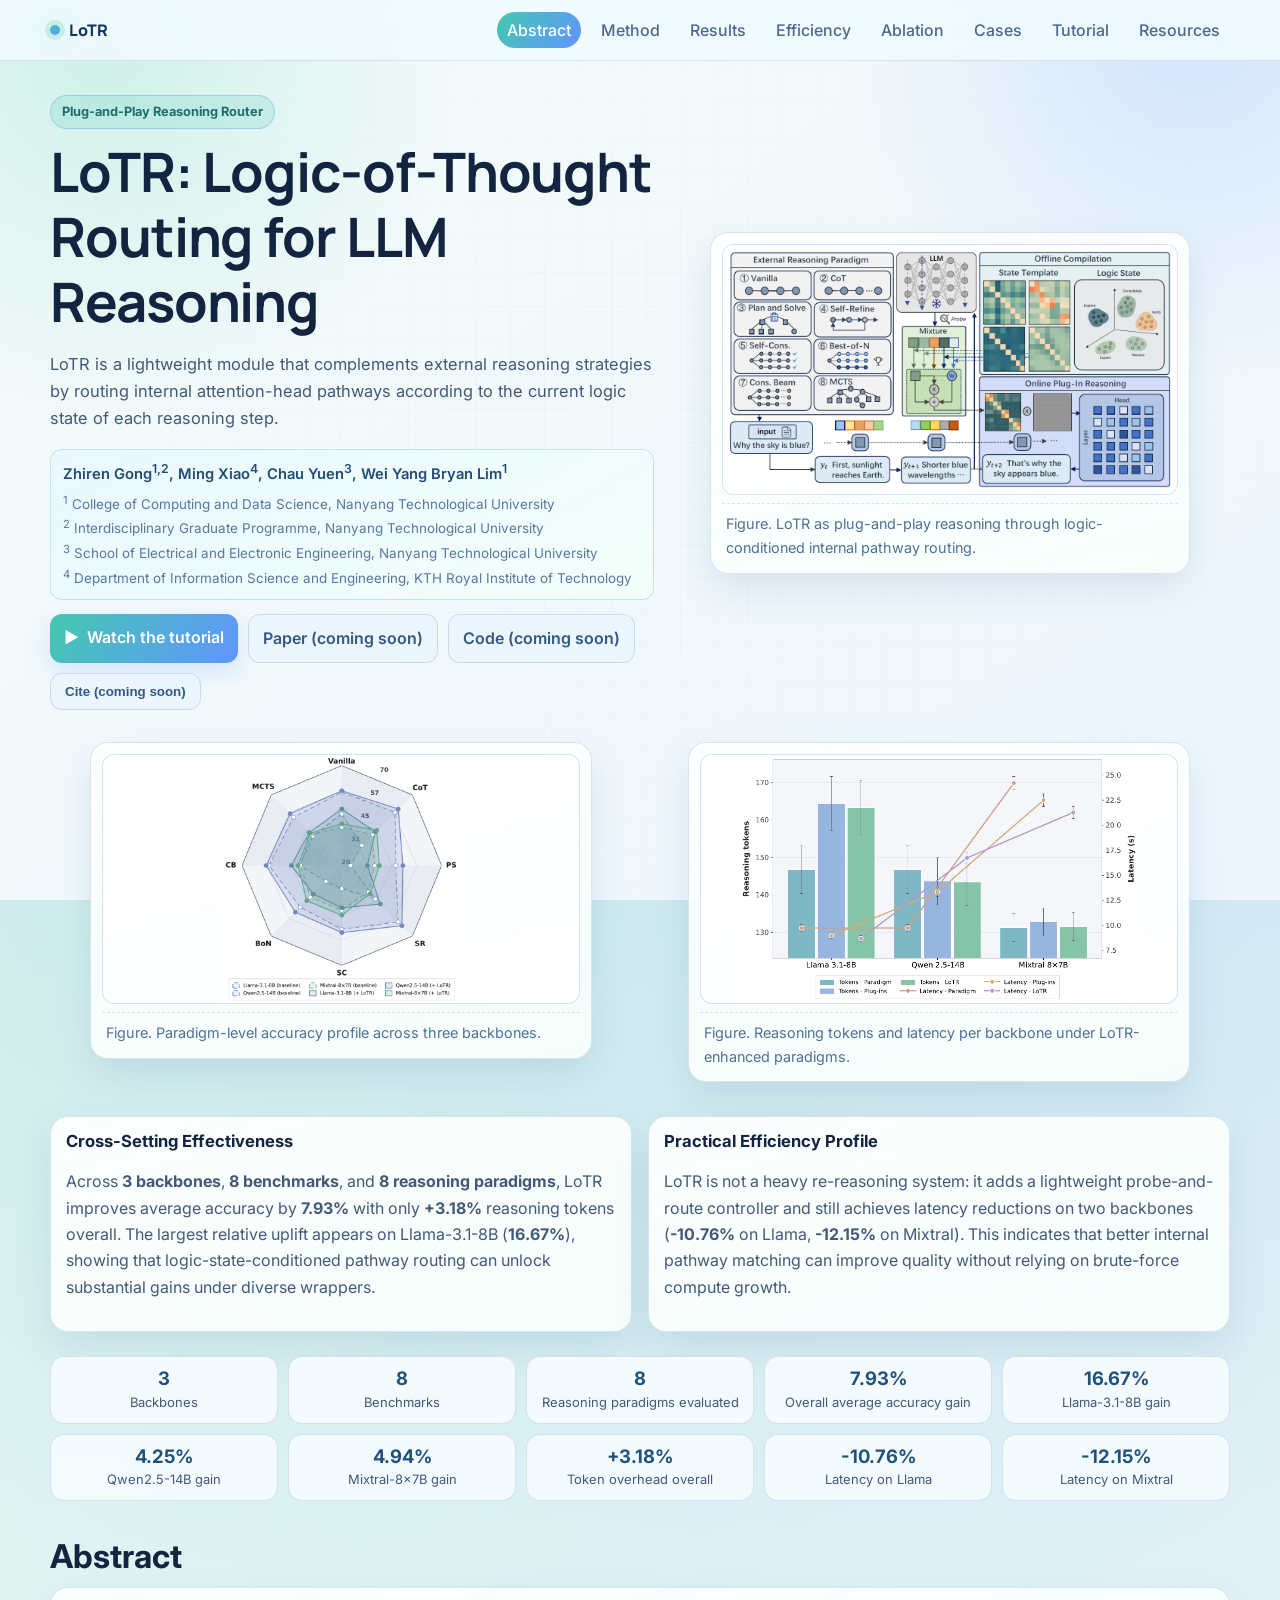
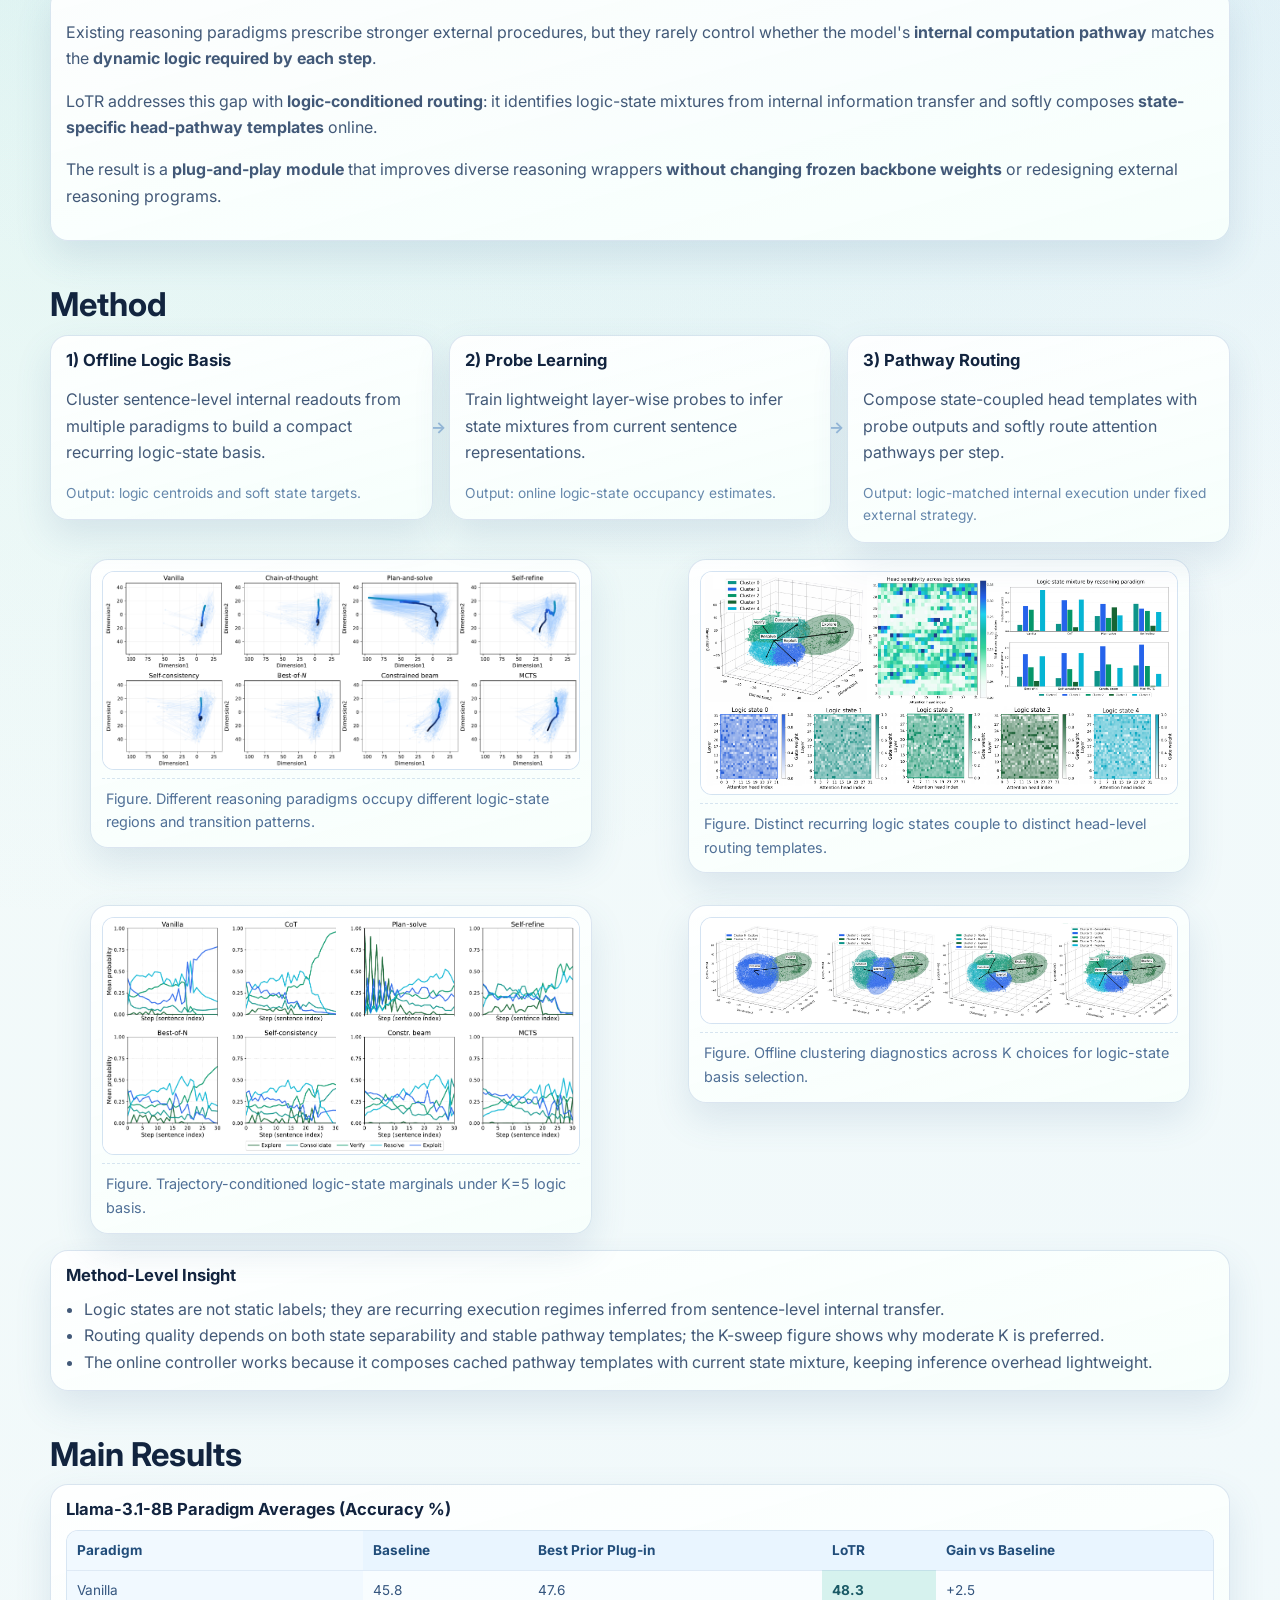
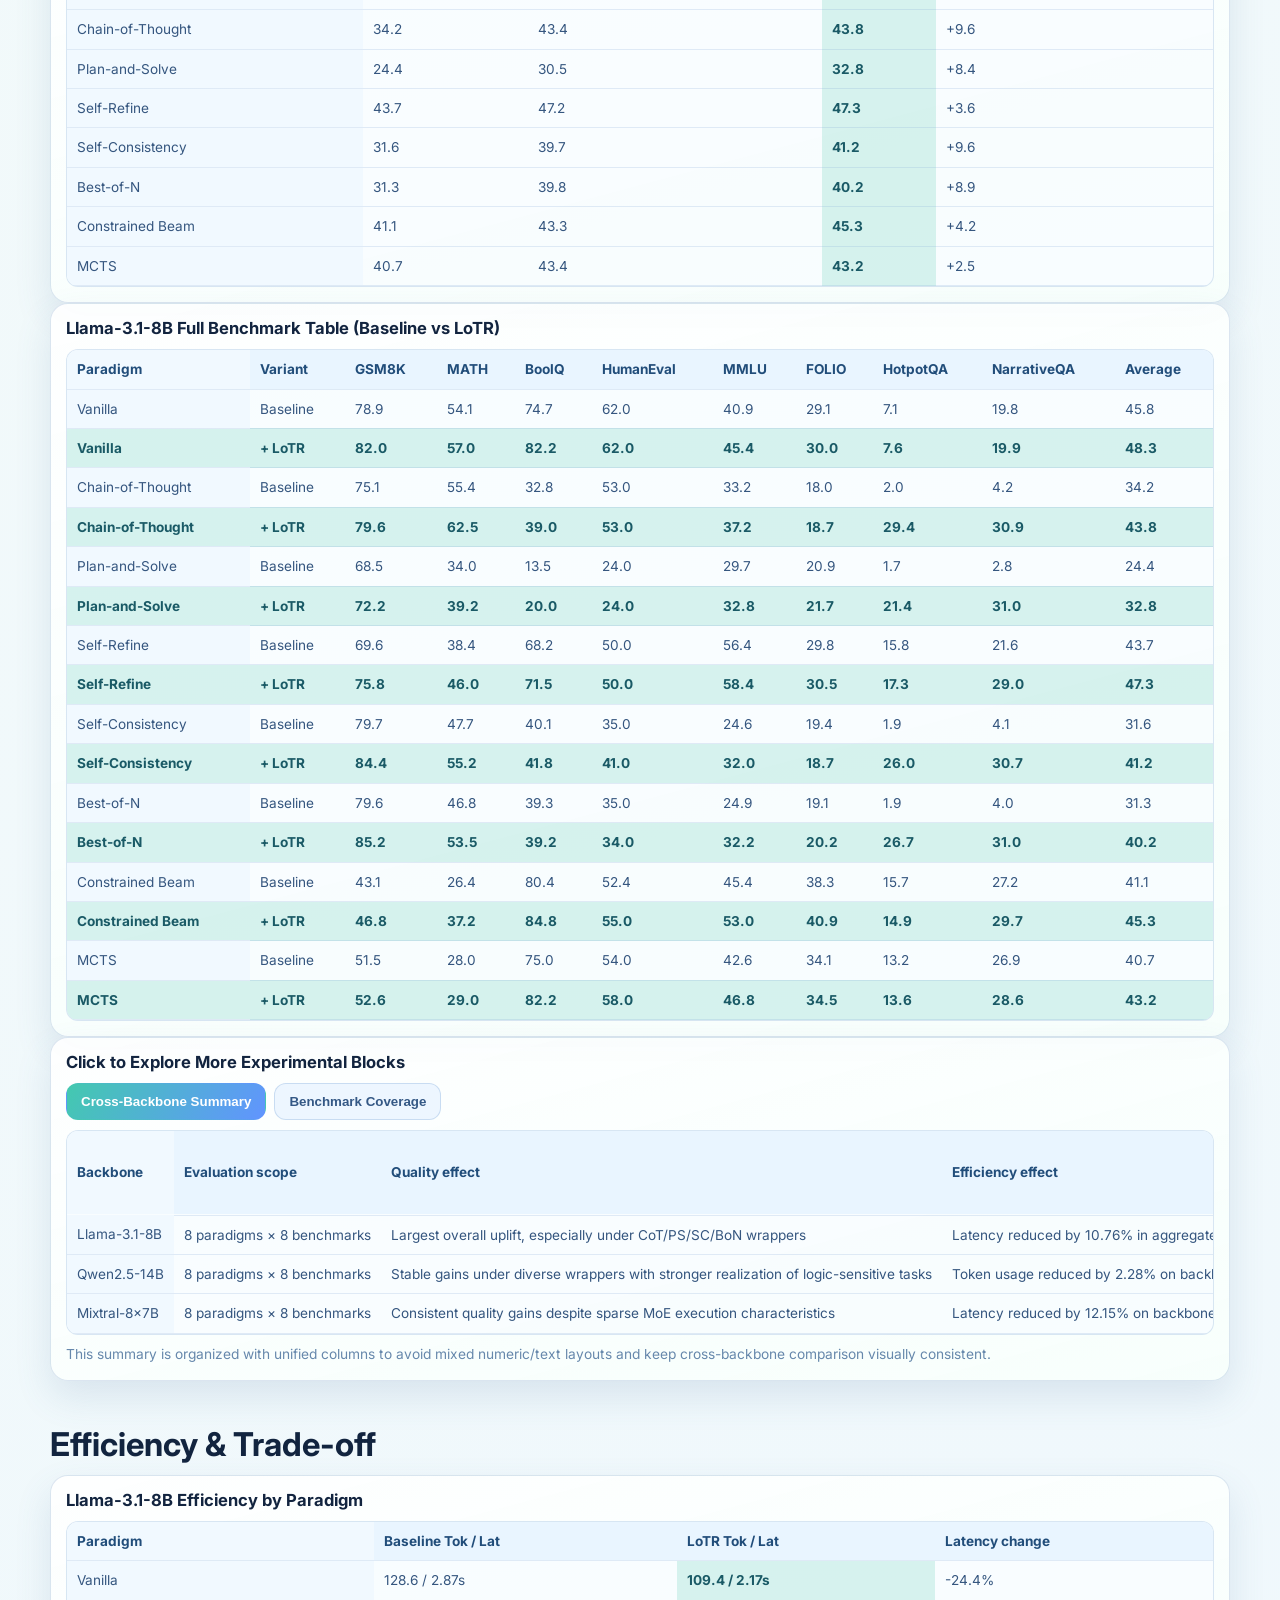
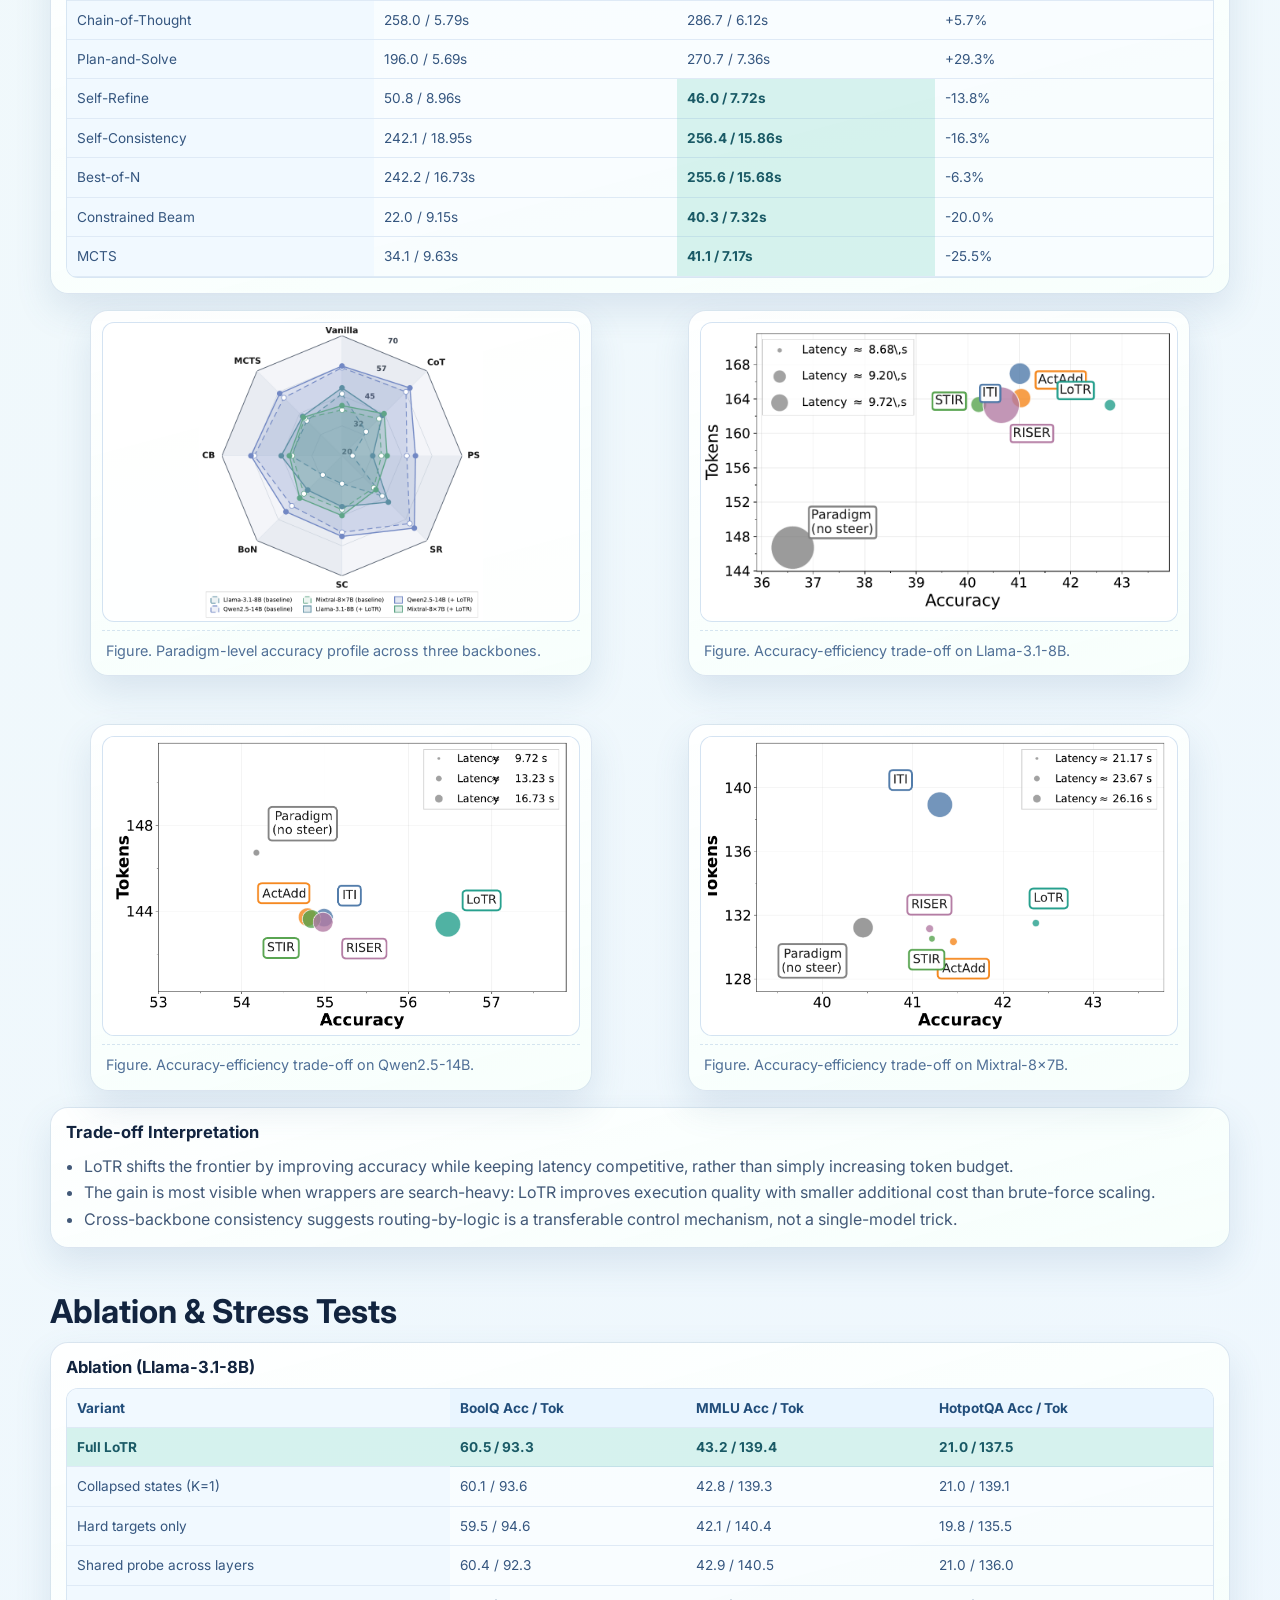
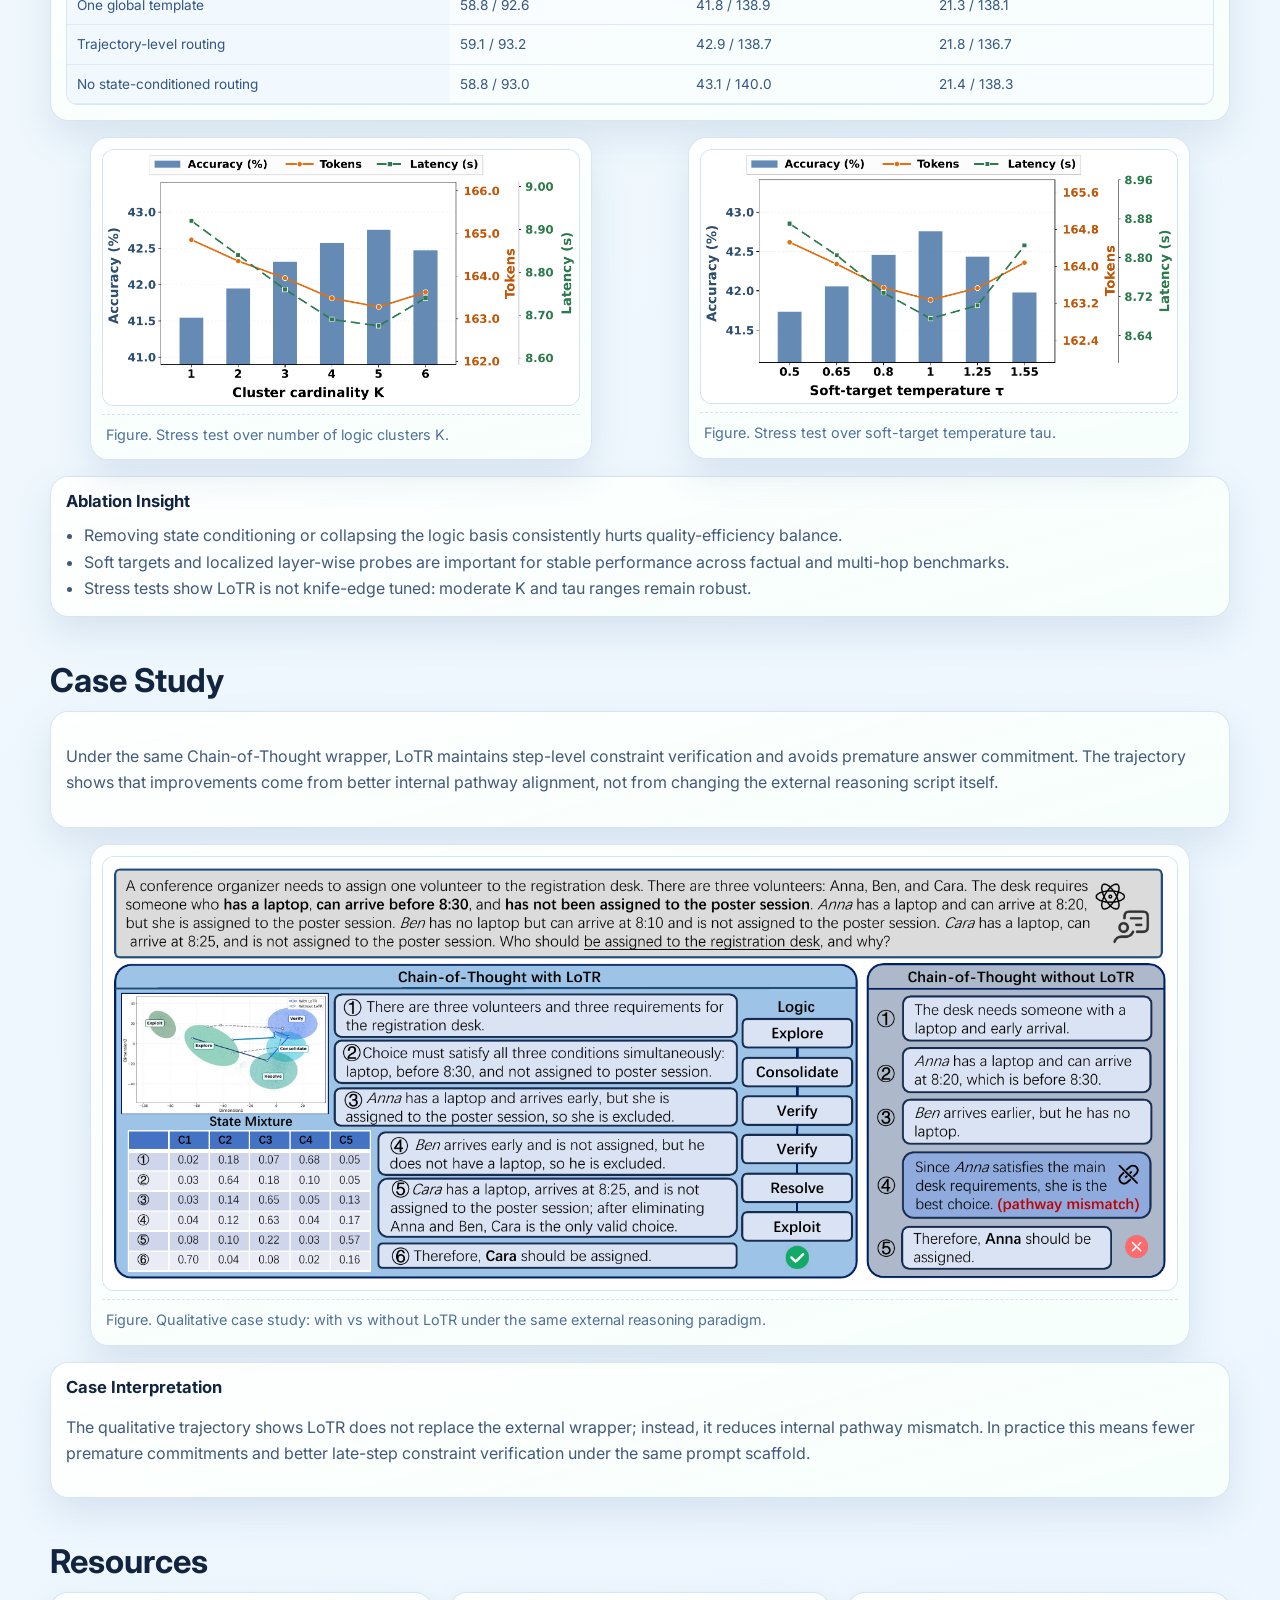
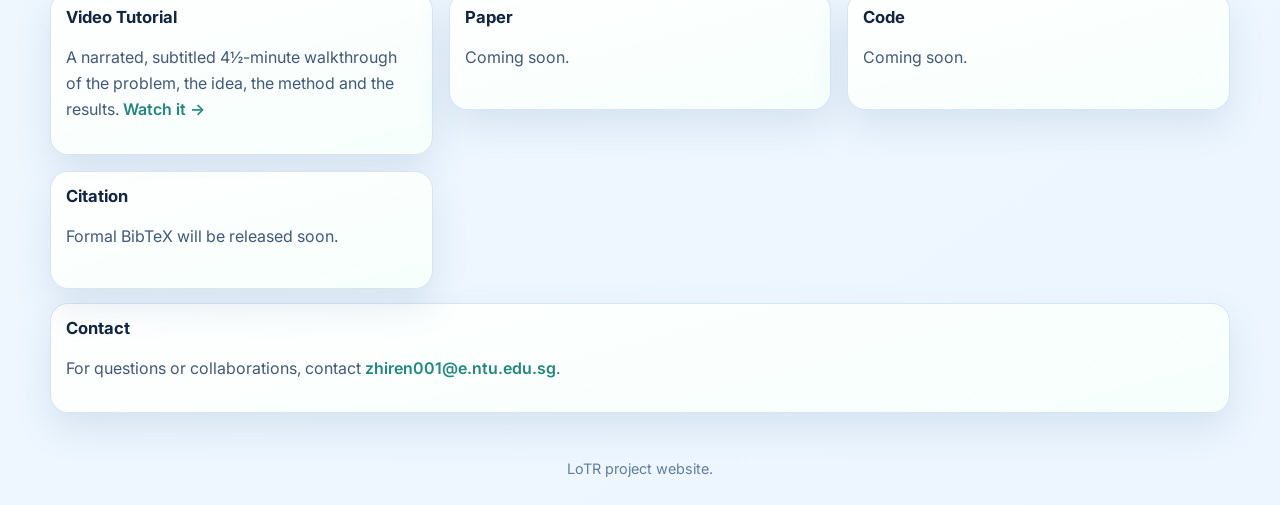
==== index.html @ 474f6a1a "Add narrated video tutorial (4:28) + wire into project page - assets/tutorial.mp4: animated, narrate" ====
<!doctype html>
<html lang="en">
<head>
  <meta charset="utf-8">
  <meta name="viewport" content="width=device-width, initial-scale=1">
  <title>LoTR | Logic-of-Thought Routing</title>
  <meta name="description" content="LoTR strengthens external reasoning paradigms by logic-conditioned internal pathway routing.">
  <link rel="preconnect" href="https://fonts.googleapis.com">
  <link rel="preconnect" href="https://fonts.gstatic.com" crossorigin>
  <link href="https://fonts.googleapis.com/css2?family=Inter:wght@400;500;600;700;800&family=Manrope:wght@600;700;800&display=swap" rel="stylesheet">
  <link rel="stylesheet" href="./styles.css">
</head>
<body>
  <div class="bg-grid" aria-hidden="true"></div>
  <header class="topbar">
    <div class="container nav">
      <a class="brand" href="#top">
        <span class="brand-dot"></span>
        <span>LoTR</span>
      </a>
      <nav>
        <a href="#abstract">Abstract</a>
        <a href="#method">Method</a>
        <a href="#results">Results</a>
        <a href="#efficiency">Efficiency</a>
        <a href="#ablation">Ablation</a>
        <a href="#cases">Cases</a>
        <a href="./tutorial.html">Tutorial</a>
        <a href="#resources">Resources</a>
      </nav>
    </div>
  </header>

  <main id="top">
    <section class="hero container">
      <div class="hero-copy">
        <p class="pill">Plug-and-Play Reasoning Router</p>
        <h1>LoTR: Logic-of-Thought Routing for LLM Reasoning</h1>
        <p class="subtitle">
          LoTR is a lightweight module that complements external reasoning strategies by routing internal
          attention-head pathways according to the current logic state of each reasoning step.
        </p>
        <div class="author-hero">
          <p class="author-hero-names">
            Zhiren Gong<sup>1,2</sup>, Ming Xiao<sup>4</sup>, Chau Yuen<sup>3</sup>, Wei Yang Bryan Lim<sup>1</sup>
          </p>
          <p class="author-hero-affils">
            <span><sup>1</sup> College of Computing and Data Science, Nanyang Technological University</span>
            <span><sup>2</sup> Interdisciplinary Graduate Programme, Nanyang Technological University</span>
            <span><sup>3</sup> School of Electrical and Electronic Engineering, Nanyang Technological University</span>
            <span><sup>4</sup> Department of Information Science and Engineering, KTH Royal Institute of Technology</span>
          </p>
        </div>
        <div class="cta">
          <a class="btn" href="./tutorial.html">▶&nbsp; Watch the tutorial</a>
          <a class="btn btn-soft" href="#resources">Paper (coming soon)</a>
          <a class="btn btn-soft" href="#resources">Code (coming soon)</a>
          <button class="btn btn-soft" type="button" disabled>Cite (coming soon)</button>
        </div>
      </div>
      <figure class="card figure-card hero-figure">
        <img src="./assets/intro_main.png" alt="LoTR end-to-end plug-and-play routing pipeline" data-full="./assets/intro_main.png" loading="eager">
        <figcaption>Figure. LoTR as plug-and-play reasoning through logic-conditioned internal pathway routing.</figcaption>
      </figure>

      <div class="hero-bottom grid2">
        <figure class="card figure-card hero-mini-left">
          <img src="./assets/intro_main_paradigm_radar_three_models.png" alt="Paradigm-level accuracy radar across backbones" data-full="./assets/intro_main_paradigm_radar_three_models.png" loading="lazy">
          <figcaption>Figure. Paradigm-level accuracy profile across three backbones.</figcaption>
        </figure>
        <figure class="card figure-card hero-mini-right">
          <img src="./assets/intro_efficiency_tokens_latency_bar_line.png" alt="Reasoning tokens and latency per backbone" data-full="./assets/intro_efficiency_tokens_latency_bar_line.png" loading="lazy">
          <figcaption>Figure. Reasoning tokens and latency per backbone under LoTR-enhanced paradigms.</figcaption>
        </figure>
      </div>
      <div class="hero-insight grid2">
        <article class="card">
          <h3>Cross-Setting Effectiveness</h3>
          <p>
            Across <strong>3 backbones</strong>, <strong>8 benchmarks</strong>, and <strong>8 reasoning paradigms</strong>,
            LoTR improves average accuracy by <strong>7.93%</strong> with only <strong>+3.18%</strong> reasoning tokens overall.
            The largest relative uplift appears on Llama-3.1-8B (<strong>16.67%</strong>), showing that logic-state-conditioned
            pathway routing can unlock substantial gains under diverse wrappers.
          </p>
        </article>
        <article class="card">
          <h3>Practical Efficiency Profile</h3>
          <p>
            LoTR is not a heavy re-reasoning system: it adds a lightweight probe-and-route controller and still achieves
            latency reductions on two backbones (<strong>-10.76%</strong> on Llama, <strong>-12.15%</strong> on Mixtral).
            This indicates that better internal pathway matching can improve quality without relying on brute-force compute growth.
          </p>
        </article>
      </div>
    </section>

    <section class="container metrics">
      <article><h3>3</h3><p>Backbones</p></article>
      <article><h3>8</h3><p>Benchmarks</p></article>
      <article><h3>8</h3><p>Reasoning paradigms evaluated</p></article>
      <article><h3>7.93%</h3><p>Overall average accuracy gain</p></article>
      <article><h3>16.67%</h3><p>Llama-3.1-8B gain</p></article>
      <article><h3>4.25%</h3><p>Qwen2.5-14B gain</p></article>
      <article><h3>4.94%</h3><p>Mixtral-8x7B gain</p></article>
      <article><h3>+3.18%</h3><p>Token overhead overall</p></article>
      <article><h3>-10.76%</h3><p>Latency on Llama</p></article>
      <article><h3>-12.15%</h3><p>Latency on Mixtral</p></article>
    </section>

    <section id="abstract" class="container section">
      <h2>Abstract</h2>
      <article class="card">
        <p>
          Existing reasoning paradigms prescribe stronger external procedures, but they rarely control whether the model's
          <strong>internal computation pathway</strong> matches the <strong>dynamic logic required by each step</strong>.
        </p>
        <p>
          LoTR addresses this gap with <strong>logic-conditioned routing</strong>: it identifies logic-state mixtures from internal
          information transfer and softly composes <strong>state-specific head-pathway templates</strong> online.
        </p>
        <p>
          The result is a <strong>plug-and-play module</strong> that improves diverse reasoning wrappers
          <strong>without changing frozen backbone weights</strong> or redesigning external reasoning programs.
        </p>
      </article>
    </section>

    <section id="method" class="container section">
      <h2>Method</h2>
      <div class="grid3 method-flow">
        <article class="card">
          <h3>1) Offline Logic Basis</h3>
          <p>Cluster sentence-level internal readouts from multiple paradigms to build a compact recurring logic-state basis.</p>
          <p class="note">Output: logic centroids and soft state targets.</p>
        </article>
        <article class="card">
          <h3>2) Probe Learning</h3>
          <p>Train lightweight layer-wise probes to infer state mixtures from current sentence representations.</p>
          <p class="note">Output: online logic-state occupancy estimates.</p>
        </article>
        <article class="card">
          <h3>3) Pathway Routing</h3>
          <p>Compose state-coupled head templates with probe outputs and softly route attention pathways per step.</p>
          <p class="note">Output: logic-matched internal execution under fixed external strategy.</p>
        </article>
      </div>

      <div class="grid2">
        <figure class="card figure-card">
          <img src="./assets/logicstate_paradigm_trajectories_pca2_grid.png" alt="Logic states across reasoning paradigms" data-full="./assets/logicstate_paradigm_trajectories_pca2_grid.png" loading="lazy">
          <figcaption>Figure. Different reasoning paradigms occupy different logic-state regions and transition patterns.</figcaption>
        </figure>
        <figure class="card figure-card">
          <img src="./assets/lotr_pathway_patterns.png" alt="State-wise head pathway patterns" data-full="./assets/lotr_pathway_patterns.png" loading="lazy">
          <figcaption>Figure. Distinct recurring logic states couple to distinct head-level routing templates.</figcaption>
        </figure>
      </div>

      <div class="grid2">
        <figure class="card figure-card">
          <img src="./assets/logicstate_paradigm.png" alt="Trajectory-conditioned logic-state marginals" data-full="./assets/logicstate_paradigm.png" loading="lazy">
          <figcaption>Figure. Trajectory-conditioned logic-state marginals under K=5 logic basis.</figcaption>
        </figure>
        <figure class="card figure-card">
          <img src="./assets/app_k_sweep.png" alt="Offline clustering diagnostics across K choices" data-full="./assets/app_k_sweep.png" loading="lazy">
          <figcaption>Figure. Offline clustering diagnostics across K choices for logic-state basis selection.</figcaption>
        </figure>
      </div>
      <article class="card">
        <h3>Method-Level Insight</h3>
        <ul>
          <li>Logic states are not static labels; they are recurring execution regimes inferred from sentence-level internal transfer.</li>
          <li>Routing quality depends on both state separability and stable pathway templates; the K-sweep figure shows why moderate K is preferred.</li>
          <li>The online controller works because it composes cached pathway templates with current state mixture, keeping inference overhead lightweight.</li>
        </ul>
      </article>
    </section>

    <section id="results" class="container section">
      <h2>Main Results</h2>
      <article class="card">
        <h3>Llama-3.1-8B Paradigm Averages (Accuracy %)</h3>
        <div class="table-scroll">
          <table class="wide-table compact">
            <thead>
              <tr>
                <th>Paradigm</th>
                <th>Baseline</th>
                <th>Best Prior Plug-in</th>
                <th>LoTR</th>
                <th>Gain vs Baseline</th>
              </tr>
            </thead>
            <tbody>
              <tr><td>Vanilla</td><td>45.8</td><td>47.6</td><td class="best">48.3</td><td>+2.5</td></tr>
              <tr><td>Chain-of-Thought</td><td>34.2</td><td>43.4</td><td class="best">43.8</td><td>+9.6</td></tr>
              <tr><td>Plan-and-Solve</td><td>24.4</td><td>30.5</td><td class="best">32.8</td><td>+8.4</td></tr>
              <tr><td>Self-Refine</td><td>43.7</td><td>47.2</td><td class="best">47.3</td><td>+3.6</td></tr>
              <tr><td>Self-Consistency</td><td>31.6</td><td>39.7</td><td class="best">41.2</td><td>+9.6</td></tr>
              <tr><td>Best-of-N</td><td>31.3</td><td>39.8</td><td class="best">40.2</td><td>+8.9</td></tr>
              <tr><td>Constrained Beam</td><td>41.1</td><td>43.3</td><td class="best">45.3</td><td>+4.2</td></tr>
              <tr><td>MCTS</td><td>40.7</td><td>43.4</td><td class="best">43.2</td><td>+2.5</td></tr>
            </tbody>
          </table>
        </div>
      </article>

      <article class="card">
        <h3>Llama-3.1-8B Full Benchmark Table (Baseline vs LoTR)</h3>
        <div class="table-scroll">
          <table class="wide-table">
            <thead>
              <tr>
                <th>Paradigm</th>
                <th>Variant</th>
                <th>GSM8K</th>
                <th>MATH</th>
                <th>BoolQ</th>
                <th>HumanEval</th>
                <th>MMLU</th>
                <th>FOLIO</th>
                <th>HotpotQA</th>
                <th>NarrativeQA</th>
                <th>Average</th>
              </tr>
            </thead>
            <tbody>
              <tr><td>Vanilla</td><td>Baseline</td><td>78.9</td><td>54.1</td><td>74.7</td><td>62.0</td><td>40.9</td><td>29.1</td><td>7.1</td><td>19.8</td><td>45.8</td></tr>
              <tr class="best-row"><td>Vanilla</td><td>+ LoTR</td><td>82.0</td><td>57.0</td><td>82.2</td><td>62.0</td><td>45.4</td><td>30.0</td><td>7.6</td><td>19.9</td><td>48.3</td></tr>
              <tr><td>Chain-of-Thought</td><td>Baseline</td><td>75.1</td><td>55.4</td><td>32.8</td><td>53.0</td><td>33.2</td><td>18.0</td><td>2.0</td><td>4.2</td><td>34.2</td></tr>
              <tr class="best-row"><td>Chain-of-Thought</td><td>+ LoTR</td><td>79.6</td><td>62.5</td><td>39.0</td><td>53.0</td><td>37.2</td><td>18.7</td><td>29.4</td><td>30.9</td><td>43.8</td></tr>
              <tr><td>Plan-and-Solve</td><td>Baseline</td><td>68.5</td><td>34.0</td><td>13.5</td><td>24.0</td><td>29.7</td><td>20.9</td><td>1.7</td><td>2.8</td><td>24.4</td></tr>
              <tr class="best-row"><td>Plan-and-Solve</td><td>+ LoTR</td><td>72.2</td><td>39.2</td><td>20.0</td><td>24.0</td><td>32.8</td><td>21.7</td><td>21.4</td><td>31.0</td><td>32.8</td></tr>
              <tr><td>Self-Refine</td><td>Baseline</td><td>69.6</td><td>38.4</td><td>68.2</td><td>50.0</td><td>56.4</td><td>29.8</td><td>15.8</td><td>21.6</td><td>43.7</td></tr>
              <tr class="best-row"><td>Self-Refine</td><td>+ LoTR</td><td>75.8</td><td>46.0</td><td>71.5</td><td>50.0</td><td>58.4</td><td>30.5</td><td>17.3</td><td>29.0</td><td>47.3</td></tr>
              <tr><td>Self-Consistency</td><td>Baseline</td><td>79.7</td><td>47.7</td><td>40.1</td><td>35.0</td><td>24.6</td><td>19.4</td><td>1.9</td><td>4.1</td><td>31.6</td></tr>
              <tr class="best-row"><td>Self-Consistency</td><td>+ LoTR</td><td>84.4</td><td>55.2</td><td>41.8</td><td>41.0</td><td>32.0</td><td>18.7</td><td>26.0</td><td>30.7</td><td>41.2</td></tr>
              <tr><td>Best-of-N</td><td>Baseline</td><td>79.6</td><td>46.8</td><td>39.3</td><td>35.0</td><td>24.9</td><td>19.1</td><td>1.9</td><td>4.0</td><td>31.3</td></tr>
              <tr class="best-row"><td>Best-of-N</td><td>+ LoTR</td><td>85.2</td><td>53.5</td><td>39.2</td><td>34.0</td><td>32.2</td><td>20.2</td><td>26.7</td><td>31.0</td><td>40.2</td></tr>
              <tr><td>Constrained Beam</td><td>Baseline</td><td>43.1</td><td>26.4</td><td>80.4</td><td>52.4</td><td>45.4</td><td>38.3</td><td>15.7</td><td>27.2</td><td>41.1</td></tr>
              <tr class="best-row"><td>Constrained Beam</td><td>+ LoTR</td><td>46.8</td><td>37.2</td><td>84.8</td><td>55.0</td><td>53.0</td><td>40.9</td><td>14.9</td><td>29.7</td><td>45.3</td></tr>
              <tr><td>MCTS</td><td>Baseline</td><td>51.5</td><td>28.0</td><td>75.0</td><td>54.0</td><td>42.6</td><td>34.1</td><td>13.2</td><td>26.9</td><td>40.7</td></tr>
              <tr class="best-row"><td>MCTS</td><td>+ LoTR</td><td>52.6</td><td>29.0</td><td>82.2</td><td>58.0</td><td>46.8</td><td>34.5</td><td>13.6</td><td>28.6</td><td>43.2</td></tr>
            </tbody>
          </table>
        </div>
      </article>

      <article class="card">
        <h3>Click to Explore More Experimental Blocks</h3>
        <div class="result-controls">
          <button class="btn btn-soft result-toggle active" type="button" data-target="panelBackbones">Cross-Backbone Summary</button>
          <button class="btn btn-soft result-toggle" type="button" data-target="panelBenchmarks">Benchmark Coverage</button>
        </div>

        <div id="panelBackbones" class="result-panel show">
          <div class="table-scroll">
            <table class="wide-table compact">
              <thead>
                <tr>
                  <th>Backbone</th>
                  <th>Evaluation scope</th>
                  <th>Quality effect</th>
                  <th>Efficiency effect</th>
                  <th>Paradigm-Averaged Improvement</th>
                </tr>
              </thead>
              <tbody>
                <tr><td>Llama-3.1-8B</td><td>8 paradigms × 8 benchmarks</td><td>Largest overall uplift, especially under CoT/PS/SC/BoN wrappers</td><td>Latency reduced by 10.76% in aggregate comparison</td><td>16.67%</td></tr>
                <tr><td>Qwen2.5-14B</td><td>8 paradigms × 8 benchmarks</td><td>Stable gains under diverse wrappers with stronger realization of logic-sensitive tasks</td><td>Token usage reduced by 2.28% on backbone-level summary</td><td>4.25%</td></tr>
                <tr><td>Mixtral-8x7B</td><td>8 paradigms × 8 benchmarks</td><td>Consistent quality gains despite sparse MoE execution characteristics</td><td>Latency reduced by 12.15% on backbone-level summary</td><td>4.94%</td></tr>
              </tbody>
            </table>
          </div>
          <p class="note">This summary is organized with unified columns to avoid mixed numeric/text layouts and keep cross-backbone comparison visually consistent.</p>
        </div>

        <div id="panelBenchmarks" class="result-panel">
          <div class="table-scroll">
            <table class="wide-table compact">
              <thead>
                <tr>
                  <th>Benchmark</th>
                  <th>Type</th>
                  <th>Metric</th>
                  <th>Role in evaluation</th>
                </tr>
              </thead>
              <tbody>
                <tr><td>GSM8K</td><td>Mathematical reasoning</td><td>Exact Match</td><td>Arithmetic multi-step consistency.</td></tr>
                <tr><td>MATH</td><td>Advanced math reasoning</td><td>Exact Match</td><td>Difficult symbolic derivation.</td></tr>
                <tr><td>BoolQ</td><td>Reading comprehension</td><td>Exact Match</td><td>Boolean factual verification.</td></tr>
                <tr><td>HumanEval</td><td>Code generation</td><td>Pass@1</td><td>Program correctness under reasoning wrappers.</td></tr>
                <tr><td>MMLU</td><td>General knowledge</td><td>Exact Match</td><td>Cross-domain academic reasoning.</td></tr>
                <tr><td>FOLIO</td><td>Formal logic</td><td>Exact Match</td><td>Logical entailment consistency.</td></tr>
                <tr><td>HotpotQA</td><td>Multi-hop QA</td><td>F1</td><td>Long-range evidence aggregation.</td></tr>
                <tr><td>NarrativeQA</td><td>Long-form QA</td><td>Exact Match</td><td>Narrative-level reasoning fidelity.</td></tr>
              </tbody>
            </table>
          </div>
        </div>
      </article>
    </section>

    <section id="efficiency" class="container section">
      <h2>Efficiency & Trade-off</h2>
      <article class="card">
        <h3>Llama-3.1-8B Efficiency by Paradigm</h3>
        <div class="table-scroll">
          <table class="wide-table compact">
            <thead>
              <tr>
                <th>Paradigm</th>
                <th>Baseline Tok / Lat</th>
                <th>LoTR Tok / Lat</th>
                <th>Latency change</th>
              </tr>
            </thead>
            <tbody>
              <tr><td>Vanilla</td><td>128.6 / 2.87s</td><td class="best">109.4 / 2.17s</td><td>-24.4%</td></tr>
              <tr><td>Chain-of-Thought</td><td>258.0 / 5.79s</td><td>286.7 / 6.12s</td><td>+5.7%</td></tr>
              <tr><td>Plan-and-Solve</td><td>196.0 / 5.69s</td><td>270.7 / 7.36s</td><td>+29.3%</td></tr>
              <tr><td>Self-Refine</td><td>50.8 / 8.96s</td><td class="best">46.0 / 7.72s</td><td>-13.8%</td></tr>
              <tr><td>Self-Consistency</td><td>242.1 / 18.95s</td><td class="best">256.4 / 15.86s</td><td>-16.3%</td></tr>
              <tr><td>Best-of-N</td><td>242.2 / 16.73s</td><td class="best">255.6 / 15.68s</td><td>-6.3%</td></tr>
              <tr><td>Constrained Beam</td><td>22.0 / 9.15s</td><td class="best">40.3 / 7.32s</td><td>-20.0%</td></tr>
              <tr><td>MCTS</td><td>34.1 / 9.63s</td><td class="best">41.1 / 7.17s</td><td>-25.5%</td></tr>
            </tbody>
          </table>
        </div>
      </article>

      <div class="grid2 tradeoff-grid">
        <figure class="card figure-card tradeoff-card">
          <img src="./assets/intro_main_paradigm_radar_three_models.png" alt="Paradigm-level accuracy profile across backbones" data-full="./assets/intro_main_paradigm_radar_three_models.png" loading="lazy">
          <figcaption>Figure. Paradigm-level accuracy profile across three backbones.</figcaption>
        </figure>
        <figure class="card figure-card tradeoff-card">
          <img src="./assets/tradeoff_llama_grouped6_lotr.png" alt="Llama tradeoff frontier" data-full="./assets/tradeoff_llama_grouped6_lotr.png" loading="lazy">
          <figcaption>Figure. Accuracy-efficiency trade-off on Llama-3.1-8B.</figcaption>
        </figure>
        <figure class="card figure-card tradeoff-card">
          <img src="./assets/tradeoff_qwen14b.png" alt="Qwen2.5-14B tradeoff frontier" data-full="./assets/tradeoff_qwen14b.png" loading="lazy">
          <figcaption>Figure. Accuracy-efficiency trade-off on Qwen2.5-14B.</figcaption>
        </figure>
        <figure class="card figure-card tradeoff-card">
          <img src="./assets/tradeoff_mixtral8x7b.png" alt="Mixtral-8x7B tradeoff frontier" data-full="./assets/tradeoff_mixtral8x7b.png" loading="lazy">
          <figcaption>Figure. Accuracy-efficiency trade-off on Mixtral-8x7B.</figcaption>
        </figure>
      </div>
      <article class="card">
        <h3>Trade-off Interpretation</h3>
        <ul>
          <li>LoTR shifts the frontier by improving accuracy while keeping latency competitive, rather than simply increasing token budget.</li>
          <li>The gain is most visible when wrappers are search-heavy: LoTR improves execution quality with smaller additional cost than brute-force scaling.</li>
          <li>Cross-backbone consistency suggests routing-by-logic is a transferable control mechanism, not a single-model trick.</li>
        </ul>
      </article>
    </section>

    <section id="ablation" class="container section">
      <h2>Ablation & Stress Tests</h2>
      <article class="card">
        <h3>Ablation (Llama-3.1-8B)</h3>
        <div class="table-scroll">
          <table class="wide-table compact">
            <thead>
              <tr>
                <th>Variant</th>
                <th>BoolQ Acc / Tok</th>
                <th>MMLU Acc / Tok</th>
                <th>HotpotQA Acc / Tok</th>
              </tr>
            </thead>
            <tbody>
              <tr class="best-row"><td>Full LoTR</td><td>60.5 / 93.3</td><td>43.2 / 139.4</td><td>21.0 / 137.5</td></tr>
              <tr><td>Collapsed states (K=1)</td><td>60.1 / 93.6</td><td>42.8 / 139.3</td><td>21.0 / 139.1</td></tr>
              <tr><td>Hard targets only</td><td>59.5 / 94.6</td><td>42.1 / 140.4</td><td>19.8 / 135.5</td></tr>
              <tr><td>Shared probe across layers</td><td>60.4 / 92.3</td><td>42.9 / 140.5</td><td>21.0 / 136.0</td></tr>
              <tr><td>One global template</td><td>58.8 / 92.6</td><td>41.8 / 138.9</td><td>21.3 / 138.1</td></tr>
              <tr><td>Trajectory-level routing</td><td>59.1 / 93.2</td><td>42.9 / 138.7</td><td>21.8 / 136.7</td></tr>
              <tr><td>No state-conditioned routing</td><td>58.8 / 93.0</td><td>43.1 / 140.0</td><td>21.4 / 138.3</td></tr>
            </tbody>
          </table>
        </div>
      </article>

      <div class="grid2">
        <figure class="card figure-card">
          <img src="./assets/stress_llama_k_combo.png" alt="Stress test over cluster number K" data-full="./assets/stress_llama_k_combo.png" loading="lazy">
          <figcaption>Figure. Stress test over number of logic clusters K.</figcaption>
        </figure>
        <figure class="card figure-card">
          <img src="./assets/stress_llama_tau_combo.png" alt="Stress test over temperature tau" data-full="./assets/stress_llama_tau_combo.png" loading="lazy">
          <figcaption>Figure. Stress test over soft-target temperature tau.</figcaption>
        </figure>
      </div>
      <article class="card">
        <h3>Ablation Insight</h3>
        <ul>
          <li>Removing state conditioning or collapsing the logic basis consistently hurts quality-efficiency balance.</li>
          <li>Soft targets and localized layer-wise probes are important for stable performance across factual and multi-hop benchmarks.</li>
          <li>Stress tests show LoTR is not knife-edge tuned: moderate K and tau ranges remain robust.</li>
        </ul>
      </article>
    </section>

    <section id="cases" class="container section">
      <h2>Case Study</h2>
      <article class="card">
        <p>
          Under the same Chain-of-Thought wrapper, LoTR maintains step-level constraint verification and avoids premature
          answer commitment. The trajectory shows that improvements come from better internal pathway alignment, not from changing
          the external reasoning script itself.
        </p>
      </article>
      <figure class="card figure-card">
        <img src="./assets/lotr_case_study.png" alt="Qualitative case study with and without LoTR" data-full="./assets/lotr_case_study.png" loading="lazy">
        <figcaption>Figure. Qualitative case study: with vs without LoTR under the same external reasoning paradigm.</figcaption>
      </figure>
      <article class="card">
        <h3>Case Interpretation</h3>
        <p>
          The qualitative trajectory shows LoTR does not replace the external wrapper; instead, it reduces internal pathway mismatch.
          In practice this means fewer premature commitments and better late-step constraint verification under the same prompt scaffold.
        </p>
      </article>
    </section>

    <section id="resources" class="container section">
      <h2>Resources</h2>
      <div class="grid3">
        <article class="card resource-card">
          <h3>Video Tutorial</h3>
          <p>A narrated, subtitled 4½-minute walkthrough of the problem, the idea, the method and the results.
            <a class="contact-link" href="./tutorial.html">Watch it →</a></p>
        </article>
        <article class="card resource-card">
          <h3>Paper</h3>
          <p>Coming soon.</p>
        </article>
        <article class="card resource-card">
          <h3>Code</h3>
          <p>Coming soon.</p>
        </article>
        <article class="card resource-card">
          <h3>Citation</h3>
          <p>Formal BibTeX will be released soon.</p>
        </article>
      </div>
      <article class="card contact-card">
        <h3>Contact</h3>
        <p>For questions or collaborations, contact <a class="contact-link" href="mailto:zhiren001@e.ntu.edu.sg">zhiren001@e.ntu.edu.sg</a>.</p>
      </article>
    </section>
  </main>

  <footer class="footer">
    <div class="container">
      <p>LoTR project website.</p>
    </div>
  </footer>

  <div id="lightbox" class="lightbox" aria-hidden="true">
    <button id="lightboxClose" class="lightbox-close" type="button" aria-label="Close image view">×</button>
    <img id="lightboxImg" src="" alt="Expanded figure preview">
  </div>

  <script src="./script.js"></script>
</body>
</html>
---- styles.css ----
:root {
  --bg: #f4fbf8;
  --bg2: #edf6ff;
  --panel: rgba(255, 255, 255, 0.9);
  --panel-2: rgba(247, 255, 252, 0.95);
  --ink: #12243f;
  --ink-soft: #425978;
  --line: rgba(96, 138, 188, 0.22);
  --mint: #43c9af;
  --teal: #2d8f91;
  --blue: #6194ff;
  --shadow: 0 16px 36px rgba(74, 112, 153, 0.14);
  --radius: 18px;
}

*,
*::before,
*::after { box-sizing: border-box; }

html,
body {
  margin: 0;
  padding: 0;
  font-family: Inter, system-ui, -apple-system, Segoe UI, sans-serif;
  color: var(--ink);
  background:
    radial-gradient(circle at 8% 6%, rgba(67, 201, 175, 0.2), transparent 25%),
    radial-gradient(circle at 93% 3%, rgba(97, 148, 255, 0.2), transparent 24%),
    linear-gradient(145deg, var(--bg), var(--bg2));
}

html { scroll-behavior: smooth; }
body { line-height: 1.65; background-attachment: fixed; }

.bg-grid {
  position: fixed;
  inset: 0;
  z-index: 0;
  pointer-events: none;
  opacity: 0.2;
  background-image:
    linear-gradient(rgba(120, 169, 219, 0.2) 1px, transparent 1px),
    linear-gradient(90deg, rgba(120, 169, 219, 0.2) 1px, transparent 1px);
  background-size: 34px 34px;
  mask-image: radial-gradient(circle at center, black 25%, transparent 85%);
}

.container {
  width: min(1180px, calc(100% - 44px));
  margin: 0 auto;
  position: relative;
  z-index: 1;
}

.topbar {
  position: sticky;
  top: 0;
  z-index: 30;
  backdrop-filter: blur(10px);
  background: rgba(241, 251, 255, 0.85);
  border-bottom: 1px solid rgba(108, 154, 204, 0.24);
}

.nav {
  display: flex;
  align-items: center;
  justify-content: space-between;
  gap: 14px;
  padding: 12px 0;
}

.brand {
  text-decoration: none;
  color: #12365f;
  font-family: Manrope, Inter, sans-serif;
  font-weight: 800;
  display: inline-flex;
  align-items: center;
  gap: 9px;
}

.brand-dot {
  width: 10px;
  height: 10px;
  border-radius: 50%;
  background: linear-gradient(130deg, var(--mint), var(--blue));
  box-shadow: 0 0 0 5px rgba(67, 201, 175, 0.22), 0 0 24px rgba(67, 201, 175, 0.45);
}

.nav nav { display: flex; gap: 10px; flex-wrap: wrap; }
.nav nav a {
  text-decoration: none;
  color: #4b698d;
  border-radius: 999px;
  padding: 5px 10px;
  font-weight: 500;
  transition: color 0.2s ease, background 0.2s ease;
}
.nav nav a:hover { color: #1e4776; background: rgba(112, 167, 224, 0.2); }
.nav nav a.active { color: #fff; background: linear-gradient(125deg, #43c9af, #6194ff); }

.btn {
  border: 0;
  border-radius: 12px;
  padding: 10px 14px;
  font-weight: 600;
  text-decoration: none;
  cursor: pointer;
  color: #fff;
  background: linear-gradient(125deg, #43c9af, #6194ff);
  box-shadow: 0 9px 22px rgba(97, 148, 255, 0.2);
}
.btn-soft {
  background: rgba(236, 246, 255, 0.9);
  color: #345885;
  border: 1px solid rgba(115, 160, 211, 0.3);
  box-shadow: none;
}
.btn-soft.active {
  color: #fff;
  background: linear-gradient(125deg, #43c9af, #6194ff);
  border-color: transparent;
}

h1, h2, h3 { margin: 0 0 10px; line-height: 1.2; }
h1 {
  font-family: Manrope, Inter, sans-serif;
  font-size: clamp(2rem, 4.8vw, 3.4rem);
  letter-spacing: -0.02em;
}
h2 { font-size: clamp(1.45rem, 2.6vw, 2.05rem); }
h3 { font-size: 1.04rem; }
p, li { color: var(--ink-soft); }

.hero {
  display: grid;
  grid-template-columns: 1.08fr 1fr;
  gap: 16px;
  align-items: center;
  padding: 34px 0 16px;
}
.hero-bottom { grid-column: 1 / -1; }

.hero-insight {
  grid-column: 1 / -1;
  margin-top: 2px;
}

.hero-mini-left img {
  max-width: 66%;
  margin: 0 auto;
}

.hero-mini-right img {
  max-width: 88%;
  margin: 0 auto;
}

.hero-bottom .figure-card img {
  height: 250px;
  max-height: 250px;
}

.pill {
  display: inline-flex;
  margin: 0 0 10px;
  border-radius: 999px;
  border: 1px solid rgba(97, 148, 255, 0.35);
  background: rgba(67, 201, 175, 0.18);
  color: #1f6d69;
  font-size: 0.8rem;
  font-weight: 700;
  padding: 5px 11px;
}
.subtitle { font-size: 1.03rem; }

.author-hero {
  margin-top: 12px;
  border: 1px solid rgba(118, 164, 215, 0.3);
  border-radius: 12px;
  background: linear-gradient(150deg, rgba(232, 248, 255, 0.9), rgba(243, 255, 250, 0.92));
  padding: 10px 12px;
}
.author-hero-names {
  margin: 0;
  color: #224c76;
  font-size: 0.92rem;
  font-weight: 600;
  line-height: 1.5;
}
.author-hero-affils {
  margin: 6px 0 0;
  color: #5878a0;
  font-size: 0.84rem;
}
.author-hero-affils span { display: block; }

.hero-highlight {
  margin-top: 10px;
  border-left: 3px solid var(--teal);
  border-radius: 0 8px 8px 0;
  background: linear-gradient(90deg, rgba(45, 143, 145, 0.15), transparent);
  padding: 6px 0 6px 10px;
}
.cta { margin-top: 14px; display: flex; flex-wrap: wrap; gap: 10px; }

.card {
  background: linear-gradient(165deg, var(--panel), var(--panel-2));
  border: 1px solid var(--line);
  border-radius: var(--radius);
  box-shadow: var(--shadow);
  padding: 15px;
  transition: transform 0.24s ease, border-color 0.24s ease;
}
.card:hover { transform: translateY(-2px); border-color: rgba(102, 155, 209, 0.35); }

.figure-card { padding: 11px; overflow: hidden; }
.figure-card img {
  width: 100%;
  max-width: 100%;
  height: auto;
  max-height: 660px;
  object-fit: contain;
  display: block;
  border-radius: 12px;
  border: 1px solid rgba(124, 169, 214, 0.33);
  background: rgba(255, 255, 255, 0.78);
  cursor: zoom-in;
}
.hero-figure img { max-height: 560px; }
.figure-card figcaption {
  margin-top: 8px;
  border-top: 1px dashed rgba(119, 160, 205, 0.28);
  padding: 8px 4px 2px;
  color: #507097;
  font-size: 0.9rem;
}

.metrics {
  display: grid;
  grid-template-columns: repeat(5, minmax(0, 1fr));
  gap: 10px;
  margin-top: 8px;
}
.metrics article {
  border: 1px solid rgba(114, 160, 210, 0.27);
  border-radius: 14px;
  background: rgba(246, 252, 255, 0.92);
  text-align: center;
  padding: 10px 8px;
}
.metrics h3 {
  margin-bottom: 2px;
  color: #21527c;
  font-size: clamp(0.96rem, 1.45vw, 1.24rem);
}
.metrics p { margin: 0; font-size: 0.81rem; }

.section { padding: 36px 0 8px; scroll-margin-top: 92px; }
.grid2, .grid3 {
  display: grid;
  gap: 16px;
  align-items: start;
}
.grid2 { grid-template-columns: repeat(2, minmax(0, 1fr)); }
.grid3 { grid-template-columns: repeat(3, minmax(0, 1fr)); }

.method-flow .card { position: relative; }
.method-flow .card:not(:last-child)::after {
  content: "→";
  position: absolute;
  right: -14px;
  top: 50%;
  transform: translateY(-50%);
  color: #6d9aca;
  font-weight: 700;
  opacity: 0.65;
}

.table-scroll {
  margin-top: 10px;
  overflow-x: auto;
  border: 1px solid rgba(114, 157, 203, 0.24);
  border-radius: 12px;
  background: rgba(248, 253, 255, 0.84);
}
.wide-table {
  width: 100%;
  min-width: 980px;
  border-collapse: collapse;
}
.wide-table.compact { min-width: 700px; }
.wide-table th,
.wide-table td {
  border-bottom: 1px solid rgba(120, 162, 208, 0.2);
  padding: 8px 10px;
  text-align: left;
  font-size: 0.85rem;
  color: #35567f;
  white-space: nowrap;
}
.wide-table th { white-space: normal; }
.wide-table thead th {
  position: sticky;
  top: 0;
  z-index: 3;
  background: rgba(233, 245, 255, 0.97);
  color: #214d7a;
}
.wide-table th:first-child,
.wide-table td:first-child {
  position: sticky;
  left: 0;
  z-index: 2;
  background: rgba(241, 249, 255, 0.98);
  box-shadow: 1px 0 0 rgba(121, 164, 208, 0.24);
}
.wide-table thead th:first-child { z-index: 4; }
.wide-table td.best,
.wide-table .best-row td {
  background: rgba(92, 205, 179, 0.22);
  color: #1a5a66;
  font-weight: 700;
}

.result-controls {
  display: flex;
  gap: 8px;
  flex-wrap: wrap;
  margin: 8px 0 10px;
}
.result-panel { display: none; margin-top: 10px; }
.result-panel.show { display: block; animation: fadeIn 0.22s ease; }

.note {
  margin: 8px 0 0;
  font-size: 0.86rem;
  color: #6688ac;
}

.tradeoff-grid {
  align-items: stretch;
}

.tradeoff-card {
  display: flex;
  flex-direction: column;
}

.tradeoff-card img {
  height: 300px;
  max-height: 300px;
}

.tradeoff-card .figure-card img {
  object-position: center;
}
ul { margin: 8px 0 0; padding-left: 18px; }

.resource-card { min-height: 118px; }
.contact-card { margin-top: 14px; }
.contact-link {
  color: #22877e;
  text-decoration: none;
  font-weight: 600;
}
.contact-link:hover { text-decoration: underline; }

.footer { margin-top: 24px; padding: 12px 0 24px; }
.footer p {
  margin: 0;
  text-align: center;
  color: #5f7d9f;
  font-size: 0.9rem;
}

.lightbox {
  position: fixed;
  inset: 0;
  z-index: 80;
  display: none;
  align-items: center;
  justify-content: center;
  padding: 24px;
  background: rgba(16, 33, 55, 0.76);
}
.lightbox.show { display: flex; }
.lightbox img {
  max-width: min(1240px, 95vw);
  max-height: 90vh;
  border-radius: 12px;
  box-shadow: 0 16px 40px rgba(15, 31, 51, 0.45);
}
.lightbox-close {
  position: absolute;
  top: 12px;
  right: 20px;
  border: 0;
  width: 36px;
  height: 36px;
  border-radius: 999px;
  font-size: 1.5rem;
  cursor: pointer;
  color: #16385f;
  background: #d7edff;
}

@keyframes fadeIn {
  from { opacity: 0; transform: translateY(6px); }
  to { opacity: 1; transform: translateY(0); }
}

@media (max-width: 1080px) {
  .metrics { grid-template-columns: repeat(3, minmax(0, 1fr)); }
  .grid3 { grid-template-columns: repeat(2, minmax(0, 1fr)); }
  .method-flow .card::after { display: none; }
}

@media (max-width: 820px) {
  .hero, .grid2, .grid3 { grid-template-columns: 1fr; }
  .metrics { grid-template-columns: repeat(2, minmax(0, 1fr)); }
}

@media (max-width: 560px) {
  .container { width: calc(100% - 26px); }
  .metrics { grid-template-columns: 1fr; }
  .nav { flex-wrap: wrap; row-gap: 8px; }
  .nav nav {
    width: 100%;
    flex-wrap: nowrap;
    overflow-x: auto;
    scrollbar-width: thin;
  }
}
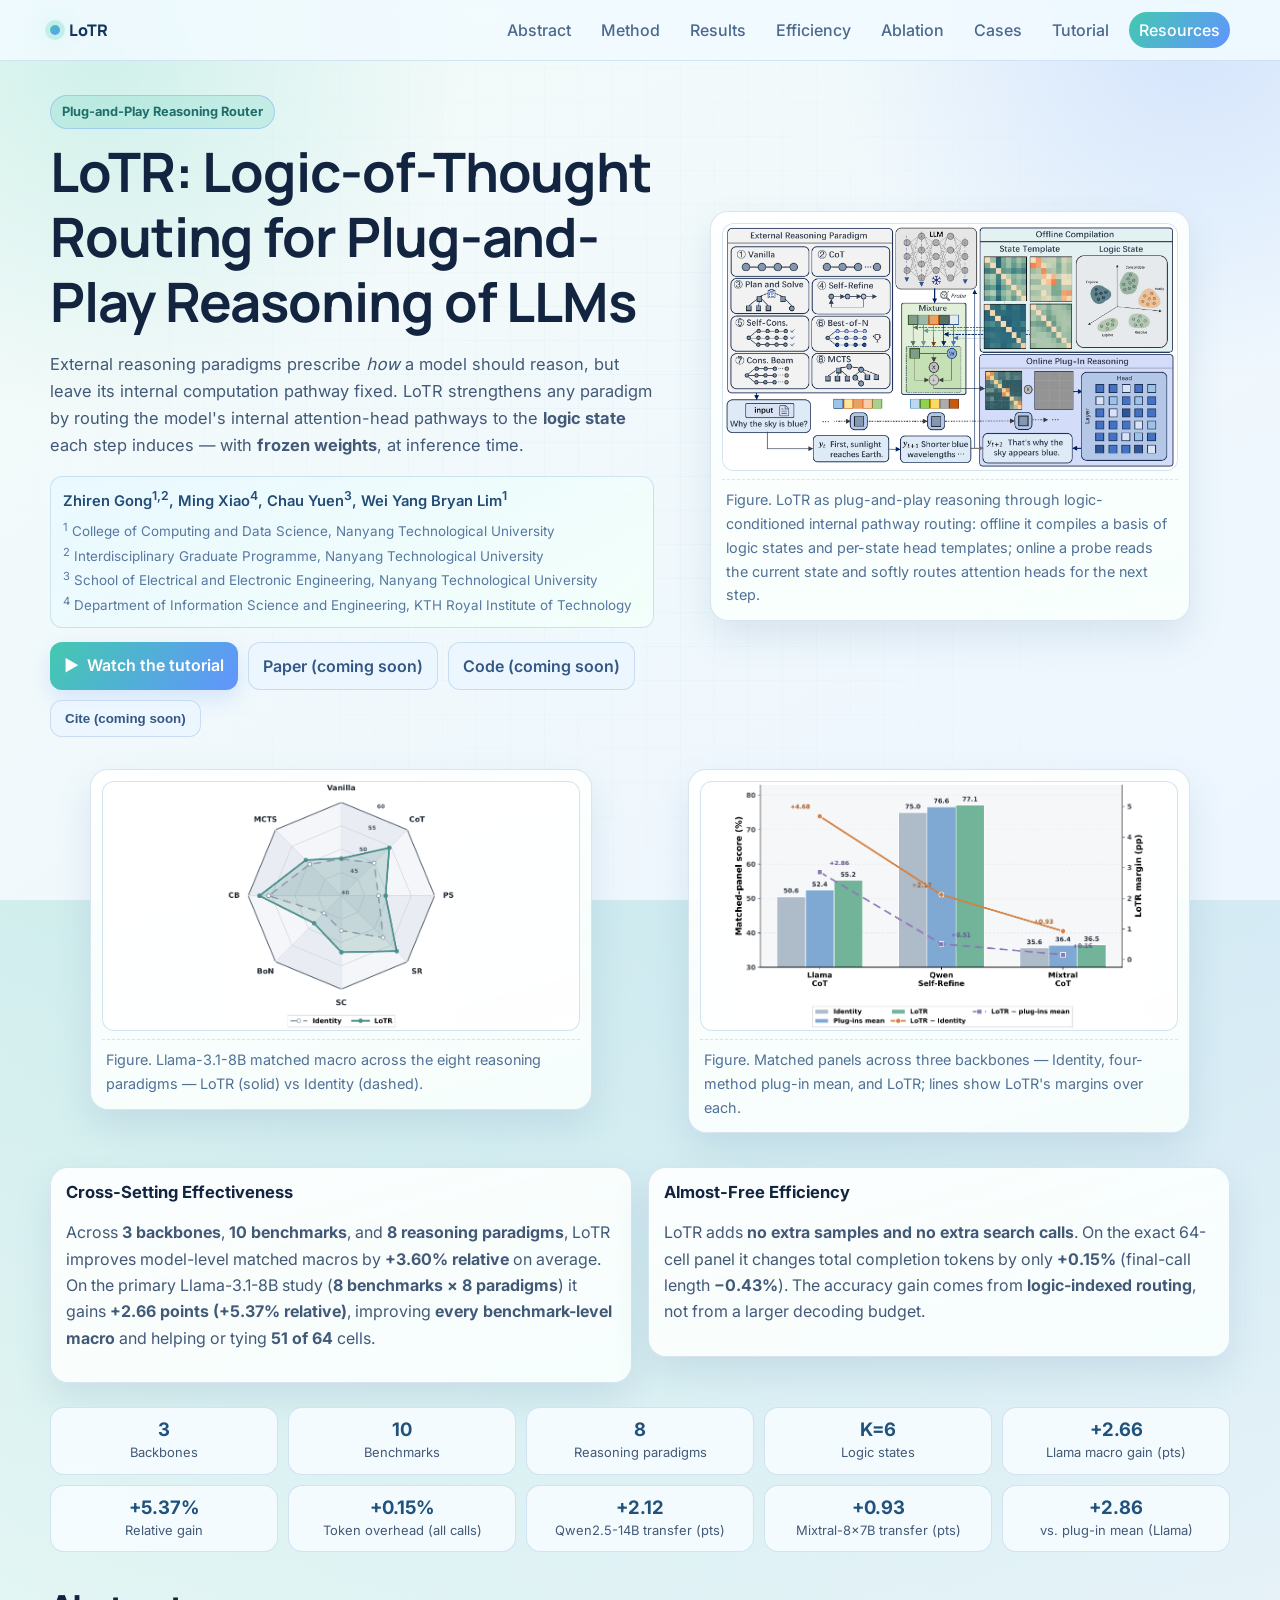
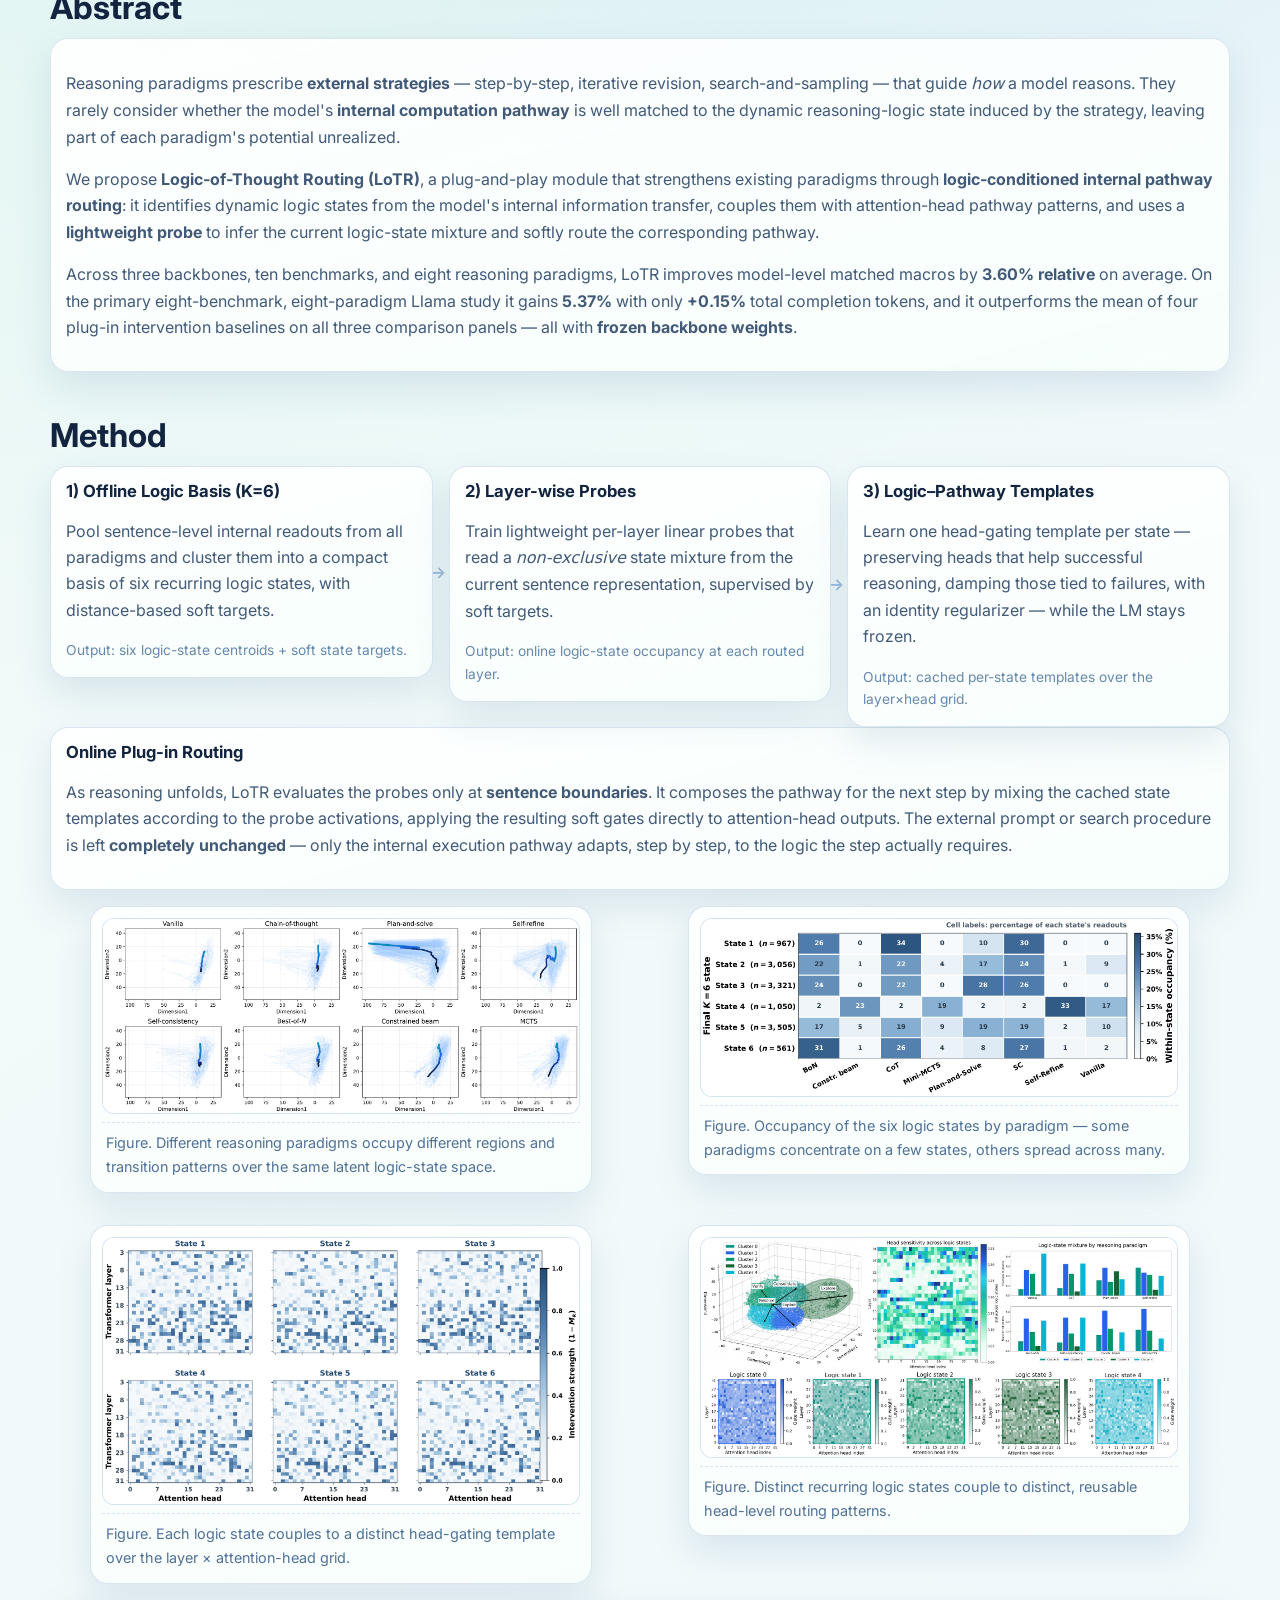
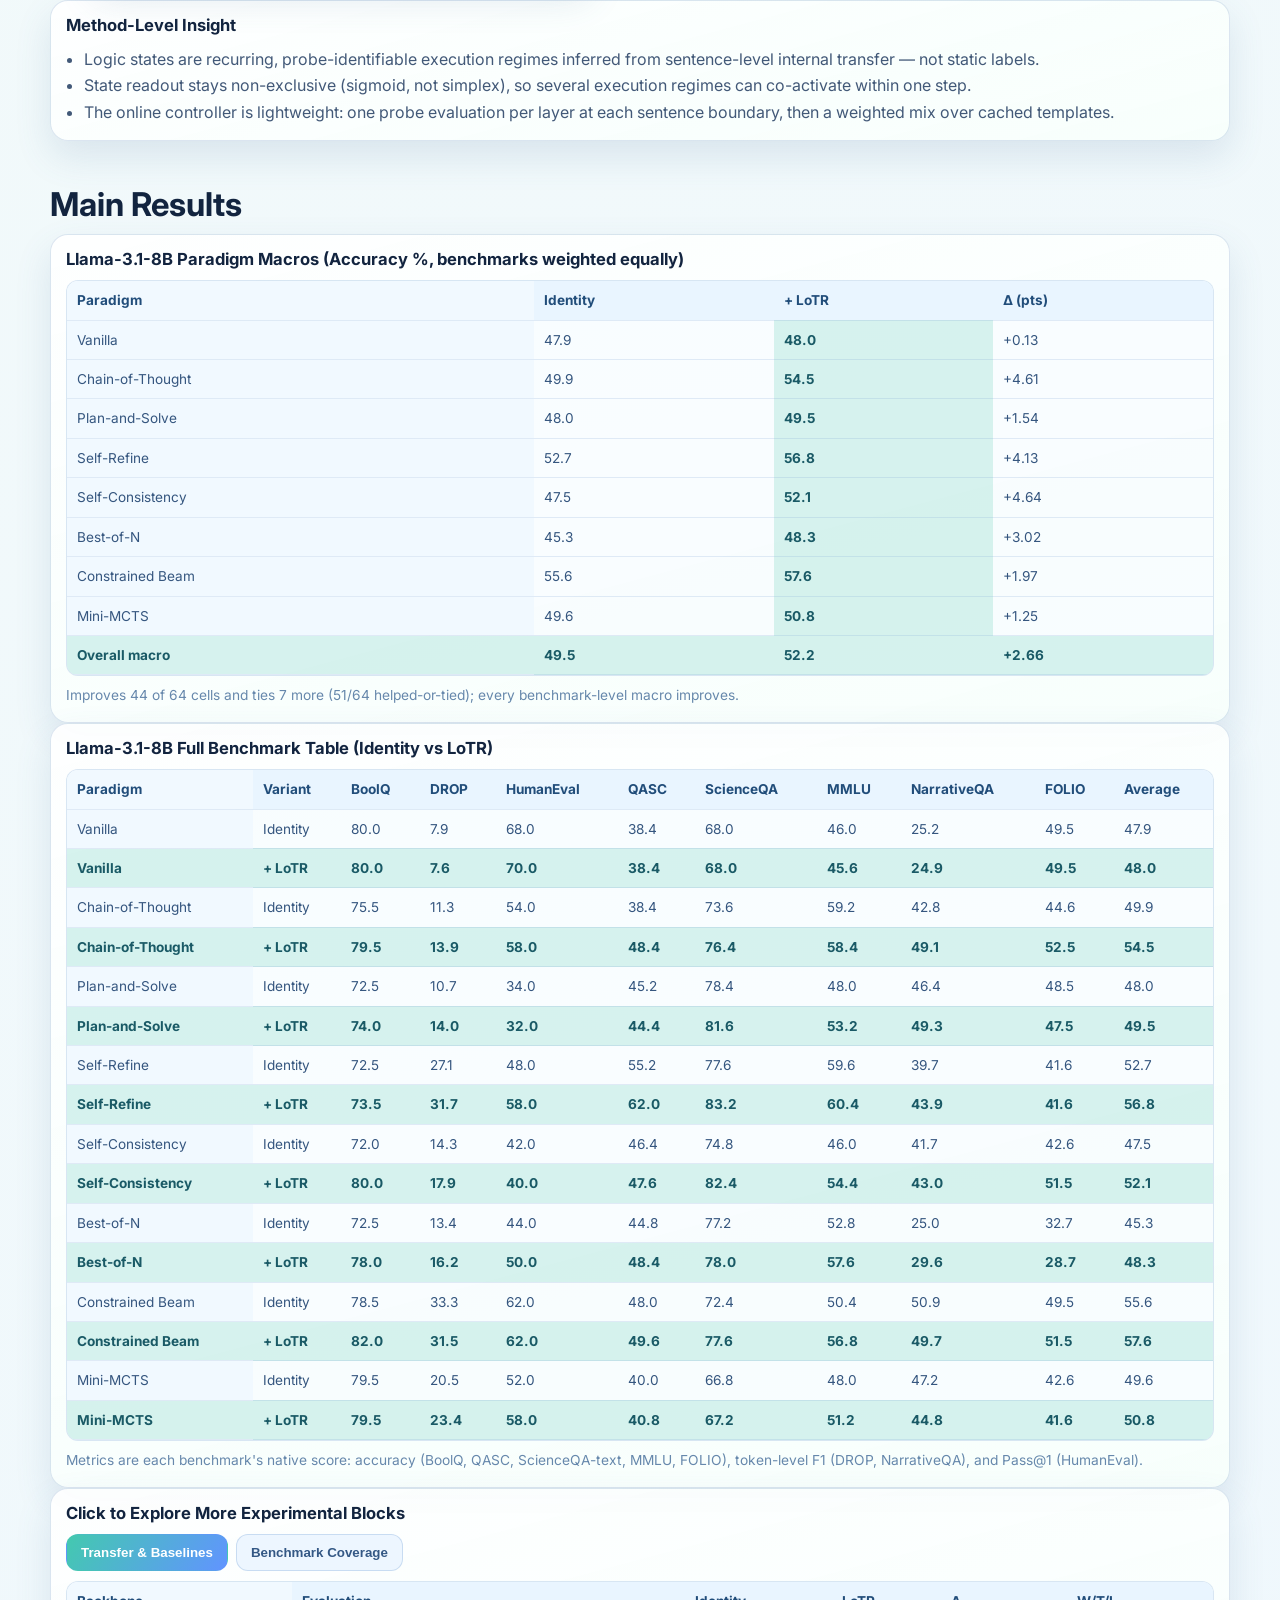
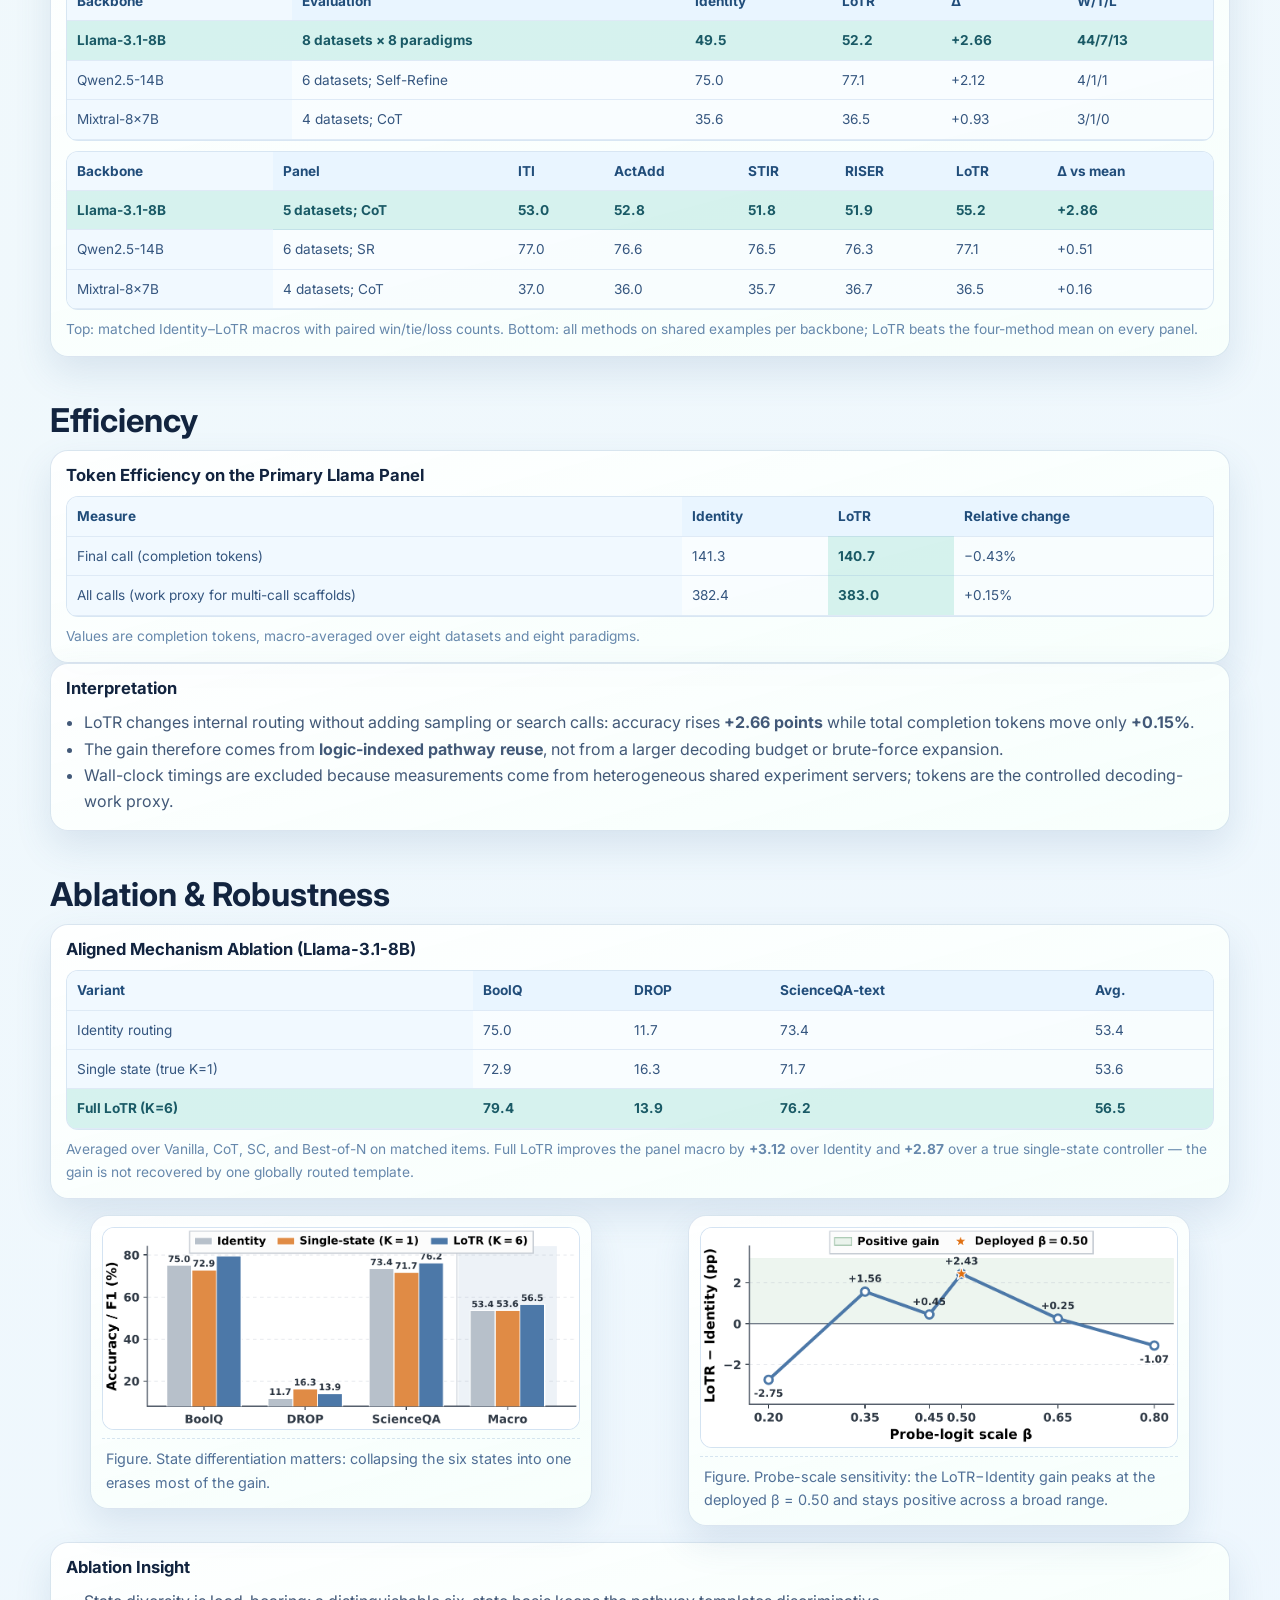
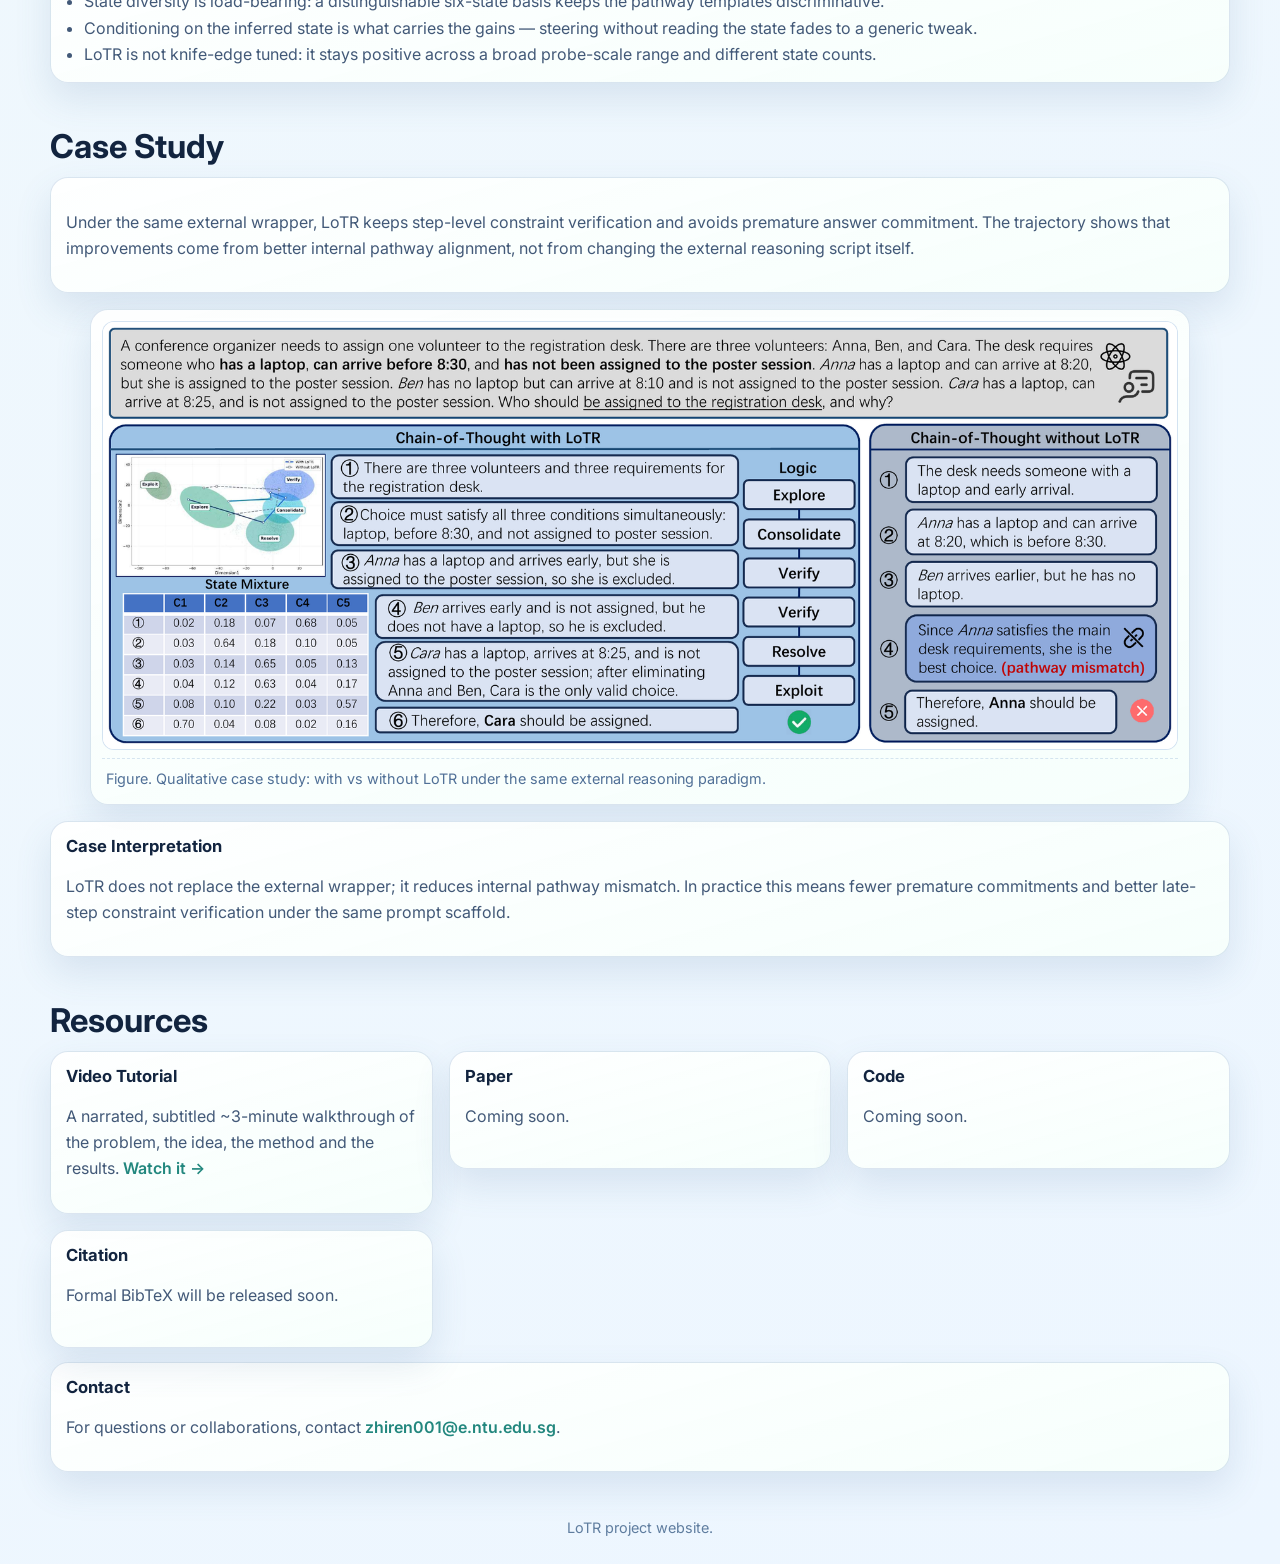
==== commit 14e66f12: "Update LoTR project site + tutorial to ICLR2027 version (new benchmarks, K=6, token-only efficiency," ====
--- a/index.html
+++ b/index.html
@@ -4,7 +4,7 @@
   <meta charset="utf-8">
   <meta name="viewport" content="width=device-width, initial-scale=1">
   <title>LoTR | Logic-of-Thought Routing</title>
-  <meta name="description" content="LoTR strengthens external reasoning paradigms by logic-conditioned internal pathway routing.">
+  <meta name="description" content="LoTR strengthens external reasoning paradigms by logic-conditioned internal pathway routing — plug-and-play, frozen weights, inference-time.">
   <link rel="preconnect" href="https://fonts.googleapis.com">
   <link rel="preconnect" href="https://fonts.gstatic.com" crossorigin>
   <link href="https://fonts.googleapis.com/css2?family=Inter:wght@400;500;600;700;800&family=Manrope:wght@600;700;800&display=swap" rel="stylesheet">
@@ -35,10 +35,11 @@
     <section class="hero container">
       <div class="hero-copy">
         <p class="pill">Plug-and-Play Reasoning Router</p>
-        <h1>LoTR: Logic-of-Thought Routing for LLM Reasoning</h1>
+        <h1>LoTR: Logic-of-Thought Routing for Plug-and-Play Reasoning of LLMs</h1>
         <p class="subtitle">
-          LoTR is a lightweight module that complements external reasoning strategies by routing internal
-          attention-head pathways according to the current logic state of each reasoning step.
+          External reasoning paradigms prescribe <em>how</em> a model should reason, but leave its internal computation
+          pathway fixed. LoTR strengthens any paradigm by routing the model's internal attention-head pathways to the
+          <strong>logic state</strong> each step induces — with <strong>frozen weights</strong>, at inference time.
         </p>
         <div class="author-hero">
           <p class="author-hero-names">
@@ -59,36 +60,36 @@
         </div>
       </div>
       <figure class="card figure-card hero-figure">
-        <img src="./assets/intro_main.png" alt="LoTR end-to-end plug-and-play routing pipeline" data-full="./assets/intro_main.png" loading="eager">
-        <figcaption>Figure. LoTR as plug-and-play reasoning through logic-conditioned internal pathway routing.</figcaption>
+        <img src="./assets/intro_main.png" alt="LoTR overview: external paradigms, frozen LLM + probe, offline logic-state compilation, and online plug-in head routing" data-full="./assets/intro_main.png" loading="eager">
+        <figcaption>Figure. LoTR as plug-and-play reasoning through logic-conditioned internal pathway routing: offline it compiles a basis of logic states and per-state head templates; online a probe reads the current state and softly routes attention heads for the next step.</figcaption>
       </figure>
 
       <div class="hero-bottom grid2">
         <figure class="card figure-card hero-mini-left">
-          <img src="./assets/intro_main_paradigm_radar_three_models.png" alt="Paradigm-level accuracy radar across backbones" data-full="./assets/intro_main_paradigm_radar_three_models.png" loading="lazy">
-          <figcaption>Figure. Paradigm-level accuracy profile across three backbones.</figcaption>
+          <img src="./assets/intro_main_paradigm_radar_three_models.png" alt="Llama macro score across eight paradigms: Identity vs LoTR" data-full="./assets/intro_main_paradigm_radar_three_models.png" loading="lazy">
+          <figcaption>Figure. Llama-3.1-8B matched macro across the eight reasoning paradigms — LoTR (solid) vs Identity (dashed).</figcaption>
         </figure>
         <figure class="card figure-card hero-mini-right">
-          <img src="./assets/intro_efficiency_tokens_latency_bar_line.png" alt="Reasoning tokens and latency per backbone" data-full="./assets/intro_efficiency_tokens_latency_bar_line.png" loading="lazy">
-          <figcaption>Figure. Reasoning tokens and latency per backbone under LoTR-enhanced paradigms.</figcaption>
+          <img src="./assets/intro_efficiency_tokens_latency_bar_line.png" alt="Matched-panel comparison: Identity, plug-in mean, and LoTR across three backbones" data-full="./assets/intro_efficiency_tokens_latency_bar_line.png" loading="lazy">
+          <figcaption>Figure. Matched panels across three backbones — Identity, four-method plug-in mean, and LoTR; lines show LoTR's margins over each.</figcaption>
         </figure>
       </div>
       <div class="hero-insight grid2">
         <article class="card">
           <h3>Cross-Setting Effectiveness</h3>
           <p>
-            Across <strong>3 backbones</strong>, <strong>8 benchmarks</strong>, and <strong>8 reasoning paradigms</strong>,
-            LoTR improves average accuracy by <strong>7.93%</strong> with only <strong>+3.18%</strong> reasoning tokens overall.
-            The largest relative uplift appears on Llama-3.1-8B (<strong>16.67%</strong>), showing that logic-state-conditioned
-            pathway routing can unlock substantial gains under diverse wrappers.
+            Across <strong>3 backbones</strong>, <strong>10 benchmarks</strong>, and <strong>8 reasoning paradigms</strong>,
+            LoTR improves model-level matched macros by <strong>+3.60% relative</strong> on average. On the primary
+            Llama-3.1-8B study (<strong>8 benchmarks × 8 paradigms</strong>) it gains <strong>+2.66 points (+5.37% relative)</strong>,
+            improving <strong>every benchmark-level macro</strong> and helping or tying <strong>51 of 64</strong> cells.
           </p>
         </article>
         <article class="card">
-          <h3>Practical Efficiency Profile</h3>
+          <h3>Almost-Free Efficiency</h3>
           <p>
-            LoTR is not a heavy re-reasoning system: it adds a lightweight probe-and-route controller and still achieves
-            latency reductions on two backbones (<strong>-10.76%</strong> on Llama, <strong>-12.15%</strong> on Mixtral).
-            This indicates that better internal pathway matching can improve quality without relying on brute-force compute growth.
+            LoTR adds <strong>no extra samples and no extra search calls</strong>. On the exact 64-cell panel it changes
+            total completion tokens by only <strong>+0.15%</strong> (final-call length <strong>−0.43%</strong>). The accuracy
+            gain comes from <strong>logic-indexed routing</strong>, not from a larger decoding budget.
           </p>
         </article>
       </div>
@@ -96,31 +97,37 @@
 
     <section class="container metrics">
       <article><h3>3</h3><p>Backbones</p></article>
-      <article><h3>8</h3><p>Benchmarks</p></article>
-      <article><h3>8</h3><p>Reasoning paradigms evaluated</p></article>
-      <article><h3>7.93%</h3><p>Overall average accuracy gain</p></article>
-      <article><h3>16.67%</h3><p>Llama-3.1-8B gain</p></article>
-      <article><h3>4.25%</h3><p>Qwen2.5-14B gain</p></article>
-      <article><h3>4.94%</h3><p>Mixtral-8x7B gain</p></article>
-      <article><h3>+3.18%</h3><p>Token overhead overall</p></article>
-      <article><h3>-10.76%</h3><p>Latency on Llama</p></article>
-      <article><h3>-12.15%</h3><p>Latency on Mixtral</p></article>
+      <article><h3>10</h3><p>Benchmarks</p></article>
+      <article><h3>8</h3><p>Reasoning paradigms</p></article>
+      <article><h3>K=6</h3><p>Logic states</p></article>
+      <article><h3>+2.66</h3><p>Llama macro gain (pts)</p></article>
+      <article><h3>+5.37%</h3><p>Relative gain</p></article>
+      <article><h3>+0.15%</h3><p>Token overhead (all calls)</p></article>
+      <article><h3>+2.12</h3><p>Qwen2.5-14B transfer (pts)</p></article>
+      <article><h3>+0.93</h3><p>Mixtral-8x7B transfer (pts)</p></article>
+      <article><h3>+2.86</h3><p>vs. plug-in mean (Llama)</p></article>
     </section>
 
     <section id="abstract" class="container section">
       <h2>Abstract</h2>
       <article class="card">
         <p>
-          Existing reasoning paradigms prescribe stronger external procedures, but they rarely control whether the model's
-          <strong>internal computation pathway</strong> matches the <strong>dynamic logic required by each step</strong>.
-        </p>
-        <p>
-          LoTR addresses this gap with <strong>logic-conditioned routing</strong>: it identifies logic-state mixtures from internal
-          information transfer and softly composes <strong>state-specific head-pathway templates</strong> online.
-        </p>
-        <p>
-          The result is a <strong>plug-and-play module</strong> that improves diverse reasoning wrappers
-          <strong>without changing frozen backbone weights</strong> or redesigning external reasoning programs.
+          Reasoning paradigms prescribe <strong>external strategies</strong> — step-by-step, iterative revision,
+          search-and-sampling — that guide <em>how</em> a model reasons. They rarely consider whether the model's
+          <strong>internal computation pathway</strong> is well matched to the dynamic reasoning-logic state induced by the
+          strategy, leaving part of each paradigm's potential unrealized.
+        </p>
+        <p>
+          We propose <strong>Logic-of-Thought Routing (LoTR)</strong>, a plug-and-play module that strengthens existing
+          paradigms through <strong>logic-conditioned internal pathway routing</strong>: it identifies dynamic logic states
+          from the model's internal information transfer, couples them with attention-head pathway patterns, and uses a
+          <strong>lightweight probe</strong> to infer the current logic-state mixture and softly route the corresponding pathway.
+        </p>
+        <p>
+          Across three backbones, ten benchmarks, and eight reasoning paradigms, LoTR improves model-level matched macros by
+          <strong>3.60% relative</strong> on average. On the primary eight-benchmark, eight-paradigm Llama study it gains
+          <strong>5.37%</strong> with only <strong>+0.15%</strong> total completion tokens, and it outperforms the mean of four
+          plug-in intervention baselines on all three comparison panels — all with <strong>frozen backbone weights</strong>.
         </p>
       </article>
     </section>
@@ -129,49 +136,59 @@
       <h2>Method</h2>
       <div class="grid3 method-flow">
         <article class="card">
-          <h3>1) Offline Logic Basis</h3>
-          <p>Cluster sentence-level internal readouts from multiple paradigms to build a compact recurring logic-state basis.</p>
-          <p class="note">Output: logic centroids and soft state targets.</p>
+          <h3>1) Offline Logic Basis (K=6)</h3>
+          <p>Pool sentence-level internal readouts from all paradigms and cluster them into a compact basis of six recurring logic states, with distance-based soft targets.</p>
+          <p class="note">Output: six logic-state centroids + soft state targets.</p>
         </article>
         <article class="card">
-          <h3>2) Probe Learning</h3>
-          <p>Train lightweight layer-wise probes to infer state mixtures from current sentence representations.</p>
-          <p class="note">Output: online logic-state occupancy estimates.</p>
+          <h3>2) Layer-wise Probes</h3>
+          <p>Train lightweight per-layer linear probes that read a <em>non-exclusive</em> state mixture from the current sentence representation, supervised by soft targets.</p>
+          <p class="note">Output: online logic-state occupancy at each routed layer.</p>
         </article>
         <article class="card">
-          <h3>3) Pathway Routing</h3>
-          <p>Compose state-coupled head templates with probe outputs and softly route attention pathways per step.</p>
-          <p class="note">Output: logic-matched internal execution under fixed external strategy.</p>
-        </article>
-      </div>
+          <h3>3) Logic–Pathway Templates</h3>
+          <p>Learn one head-gating template per state — preserving heads that help successful reasoning, damping those tied to failures, with an identity regularizer — while the LM stays frozen.</p>
+          <p class="note">Output: cached per-state templates over the layer×head grid.</p>
+        </article>
+      </div>
+
+      <article class="card">
+        <h3>Online Plug-in Routing</h3>
+        <p>
+          As reasoning unfolds, LoTR evaluates the probes only at <strong>sentence boundaries</strong>. It composes the pathway
+          for the next step by mixing the cached state templates according to the probe activations, applying the resulting soft
+          gates directly to attention-head outputs. The external prompt or search procedure is left <strong>completely unchanged</strong>
+          — only the internal execution pathway adapts, step by step, to the logic the step actually requires.
+        </p>
+      </article>
 
       <div class="grid2">
         <figure class="card figure-card">
           <img src="./assets/logicstate_paradigm_trajectories_pca2_grid.png" alt="Logic states across reasoning paradigms" data-full="./assets/logicstate_paradigm_trajectories_pca2_grid.png" loading="lazy">
-          <figcaption>Figure. Different reasoning paradigms occupy different logic-state regions and transition patterns.</figcaption>
-        </figure>
-        <figure class="card figure-card">
-          <img src="./assets/lotr_pathway_patterns.png" alt="State-wise head pathway patterns" data-full="./assets/lotr_pathway_patterns.png" loading="lazy">
-          <figcaption>Figure. Distinct recurring logic states couple to distinct head-level routing templates.</figcaption>
+          <figcaption>Figure. Different reasoning paradigms occupy different regions and transition patterns over the same latent logic-state space.</figcaption>
+        </figure>
+        <figure class="card figure-card">
+          <img src="./assets/iclr2027_final_k6_state_by_paradigm.png" alt="Logic-state occupancy by paradigm (K=6)" data-full="./assets/iclr2027_final_k6_state_by_paradigm.png" loading="lazy">
+          <figcaption>Figure. Occupancy of the six logic states by paradigm — some paradigms concentrate on a few states, others spread across many.</figcaption>
         </figure>
       </div>
 
       <div class="grid2">
         <figure class="card figure-card">
-          <img src="./assets/logicstate_paradigm.png" alt="Trajectory-conditioned logic-state marginals" data-full="./assets/logicstate_paradigm.png" loading="lazy">
-          <figcaption>Figure. Trajectory-conditioned logic-state marginals under K=5 logic basis.</figcaption>
-        </figure>
-        <figure class="card figure-card">
-          <img src="./assets/app_k_sweep.png" alt="Offline clustering diagnostics across K choices" data-full="./assets/app_k_sweep.png" loading="lazy">
-          <figcaption>Figure. Offline clustering diagnostics across K choices for logic-state basis selection.</figcaption>
+          <img src="./assets/iclr2027_final_k6_pathway_templates.png" alt="Per-state head-gating templates over the layer-head grid" data-full="./assets/iclr2027_final_k6_pathway_templates.png" loading="lazy">
+          <figcaption>Figure. Each logic state couples to a distinct head-gating template over the layer × attention-head grid.</figcaption>
+        </figure>
+        <figure class="card figure-card">
+          <img src="./assets/lotr_pathway_patterns.png" alt="Stable pathway patterns under different logic states" data-full="./assets/lotr_pathway_patterns.png" loading="lazy">
+          <figcaption>Figure. Distinct recurring logic states couple to distinct, reusable head-level routing patterns.</figcaption>
         </figure>
       </div>
       <article class="card">
         <h3>Method-Level Insight</h3>
         <ul>
-          <li>Logic states are not static labels; they are recurring execution regimes inferred from sentence-level internal transfer.</li>
-          <li>Routing quality depends on both state separability and stable pathway templates; the K-sweep figure shows why moderate K is preferred.</li>
-          <li>The online controller works because it composes cached pathway templates with current state mixture, keeping inference overhead lightweight.</li>
+          <li>Logic states are recurring, probe-identifiable execution regimes inferred from sentence-level internal transfer — not static labels.</li>
+          <li>State readout stays non-exclusive (sigmoid, not simplex), so several execution regimes can co-activate within one step.</li>
+          <li>The online controller is lightweight: one probe evaluation per layer at each sentence boundary, then a weighted mix over cached templates.</li>
         </ul>
       </article>
     </section>
@@ -179,77 +196,79 @@
     <section id="results" class="container section">
       <h2>Main Results</h2>
       <article class="card">
-        <h3>Llama-3.1-8B Paradigm Averages (Accuracy %)</h3>
+        <h3>Llama-3.1-8B Paradigm Macros (Accuracy %, benchmarks weighted equally)</h3>
         <div class="table-scroll">
           <table class="wide-table compact">
             <thead>
               <tr>
                 <th>Paradigm</th>
-                <th>Baseline</th>
-                <th>Best Prior Plug-in</th>
-                <th>LoTR</th>
-                <th>Gain vs Baseline</th>
+                <th>Identity</th>
+                <th>+ LoTR</th>
+                <th>Δ (pts)</th>
               </tr>
             </thead>
             <tbody>
-              <tr><td>Vanilla</td><td>45.8</td><td>47.6</td><td class="best">48.3</td><td>+2.5</td></tr>
-              <tr><td>Chain-of-Thought</td><td>34.2</td><td>43.4</td><td class="best">43.8</td><td>+9.6</td></tr>
-              <tr><td>Plan-and-Solve</td><td>24.4</td><td>30.5</td><td class="best">32.8</td><td>+8.4</td></tr>
-              <tr><td>Self-Refine</td><td>43.7</td><td>47.2</td><td class="best">47.3</td><td>+3.6</td></tr>
-              <tr><td>Self-Consistency</td><td>31.6</td><td>39.7</td><td class="best">41.2</td><td>+9.6</td></tr>
-              <tr><td>Best-of-N</td><td>31.3</td><td>39.8</td><td class="best">40.2</td><td>+8.9</td></tr>
-              <tr><td>Constrained Beam</td><td>41.1</td><td>43.3</td><td class="best">45.3</td><td>+4.2</td></tr>
-              <tr><td>MCTS</td><td>40.7</td><td>43.4</td><td class="best">43.2</td><td>+2.5</td></tr>
+              <tr><td>Vanilla</td><td>47.9</td><td class="best">48.0</td><td>+0.13</td></tr>
+              <tr><td>Chain-of-Thought</td><td>49.9</td><td class="best">54.5</td><td>+4.61</td></tr>
+              <tr><td>Plan-and-Solve</td><td>48.0</td><td class="best">49.5</td><td>+1.54</td></tr>
+              <tr><td>Self-Refine</td><td>52.7</td><td class="best">56.8</td><td>+4.13</td></tr>
+              <tr><td>Self-Consistency</td><td>47.5</td><td class="best">52.1</td><td>+4.64</td></tr>
+              <tr><td>Best-of-N</td><td>45.3</td><td class="best">48.3</td><td>+3.02</td></tr>
+              <tr><td>Constrained Beam</td><td>55.6</td><td class="best">57.6</td><td>+1.97</td></tr>
+              <tr><td>Mini-MCTS</td><td>49.6</td><td class="best">50.8</td><td>+1.25</td></tr>
+              <tr class="best-row"><td>Overall macro</td><td>49.5</td><td>52.2</td><td>+2.66</td></tr>
             </tbody>
           </table>
         </div>
-      </article>
-
-      <article class="card">
-        <h3>Llama-3.1-8B Full Benchmark Table (Baseline vs LoTR)</h3>
+        <p class="note">Improves 44 of 64 cells and ties 7 more (51/64 helped-or-tied); every benchmark-level macro improves.</p>
+      </article>
+
+      <article class="card">
+        <h3>Llama-3.1-8B Full Benchmark Table (Identity vs LoTR)</h3>
         <div class="table-scroll">
           <table class="wide-table">
             <thead>
               <tr>
                 <th>Paradigm</th>
                 <th>Variant</th>
-                <th>GSM8K</th>
-                <th>MATH</th>
                 <th>BoolQ</th>
+                <th>DROP</th>
                 <th>HumanEval</th>
+                <th>QASC</th>
+                <th>ScienceQA</th>
                 <th>MMLU</th>
+                <th>NarrativeQA</th>
                 <th>FOLIO</th>
-                <th>HotpotQA</th>
-                <th>NarrativeQA</th>
                 <th>Average</th>
               </tr>
             </thead>
             <tbody>
-              <tr><td>Vanilla</td><td>Baseline</td><td>78.9</td><td>54.1</td><td>74.7</td><td>62.0</td><td>40.9</td><td>29.1</td><td>7.1</td><td>19.8</td><td>45.8</td></tr>
-              <tr class="best-row"><td>Vanilla</td><td>+ LoTR</td><td>82.0</td><td>57.0</td><td>82.2</td><td>62.0</td><td>45.4</td><td>30.0</td><td>7.6</td><td>19.9</td><td>48.3</td></tr>
-              <tr><td>Chain-of-Thought</td><td>Baseline</td><td>75.1</td><td>55.4</td><td>32.8</td><td>53.0</td><td>33.2</td><td>18.0</td><td>2.0</td><td>4.2</td><td>34.2</td></tr>
-              <tr class="best-row"><td>Chain-of-Thought</td><td>+ LoTR</td><td>79.6</td><td>62.5</td><td>39.0</td><td>53.0</td><td>37.2</td><td>18.7</td><td>29.4</td><td>30.9</td><td>43.8</td></tr>
-              <tr><td>Plan-and-Solve</td><td>Baseline</td><td>68.5</td><td>34.0</td><td>13.5</td><td>24.0</td><td>29.7</td><td>20.9</td><td>1.7</td><td>2.8</td><td>24.4</td></tr>
-              <tr class="best-row"><td>Plan-and-Solve</td><td>+ LoTR</td><td>72.2</td><td>39.2</td><td>20.0</td><td>24.0</td><td>32.8</td><td>21.7</td><td>21.4</td><td>31.0</td><td>32.8</td></tr>
-              <tr><td>Self-Refine</td><td>Baseline</td><td>69.6</td><td>38.4</td><td>68.2</td><td>50.0</td><td>56.4</td><td>29.8</td><td>15.8</td><td>21.6</td><td>43.7</td></tr>
-              <tr class="best-row"><td>Self-Refine</td><td>+ LoTR</td><td>75.8</td><td>46.0</td><td>71.5</td><td>50.0</td><td>58.4</td><td>30.5</td><td>17.3</td><td>29.0</td><td>47.3</td></tr>
-              <tr><td>Self-Consistency</td><td>Baseline</td><td>79.7</td><td>47.7</td><td>40.1</td><td>35.0</td><td>24.6</td><td>19.4</td><td>1.9</td><td>4.1</td><td>31.6</td></tr>
-              <tr class="best-row"><td>Self-Consistency</td><td>+ LoTR</td><td>84.4</td><td>55.2</td><td>41.8</td><td>41.0</td><td>32.0</td><td>18.7</td><td>26.0</td><td>30.7</td><td>41.2</td></tr>
-              <tr><td>Best-of-N</td><td>Baseline</td><td>79.6</td><td>46.8</td><td>39.3</td><td>35.0</td><td>24.9</td><td>19.1</td><td>1.9</td><td>4.0</td><td>31.3</td></tr>
-              <tr class="best-row"><td>Best-of-N</td><td>+ LoTR</td><td>85.2</td><td>53.5</td><td>39.2</td><td>34.0</td><td>32.2</td><td>20.2</td><td>26.7</td><td>31.0</td><td>40.2</td></tr>
-              <tr><td>Constrained Beam</td><td>Baseline</td><td>43.1</td><td>26.4</td><td>80.4</td><td>52.4</td><td>45.4</td><td>38.3</td><td>15.7</td><td>27.2</td><td>41.1</td></tr>
-              <tr class="best-row"><td>Constrained Beam</td><td>+ LoTR</td><td>46.8</td><td>37.2</td><td>84.8</td><td>55.0</td><td>53.0</td><td>40.9</td><td>14.9</td><td>29.7</td><td>45.3</td></tr>
-              <tr><td>MCTS</td><td>Baseline</td><td>51.5</td><td>28.0</td><td>75.0</td><td>54.0</td><td>42.6</td><td>34.1</td><td>13.2</td><td>26.9</td><td>40.7</td></tr>
-              <tr class="best-row"><td>MCTS</td><td>+ LoTR</td><td>52.6</td><td>29.0</td><td>82.2</td><td>58.0</td><td>46.8</td><td>34.5</td><td>13.6</td><td>28.6</td><td>43.2</td></tr>
+              <tr><td>Vanilla</td><td>Identity</td><td>80.0</td><td>7.9</td><td>68.0</td><td>38.4</td><td>68.0</td><td>46.0</td><td>25.2</td><td>49.5</td><td>47.9</td></tr>
+              <tr class="best-row"><td>Vanilla</td><td>+ LoTR</td><td>80.0</td><td>7.6</td><td>70.0</td><td>38.4</td><td>68.0</td><td>45.6</td><td>24.9</td><td>49.5</td><td>48.0</td></tr>
+              <tr><td>Chain-of-Thought</td><td>Identity</td><td>75.5</td><td>11.3</td><td>54.0</td><td>38.4</td><td>73.6</td><td>59.2</td><td>42.8</td><td>44.6</td><td>49.9</td></tr>
+              <tr class="best-row"><td>Chain-of-Thought</td><td>+ LoTR</td><td>79.5</td><td>13.9</td><td>58.0</td><td>48.4</td><td>76.4</td><td>58.4</td><td>49.1</td><td>52.5</td><td>54.5</td></tr>
+              <tr><td>Plan-and-Solve</td><td>Identity</td><td>72.5</td><td>10.7</td><td>34.0</td><td>45.2</td><td>78.4</td><td>48.0</td><td>46.4</td><td>48.5</td><td>48.0</td></tr>
+              <tr class="best-row"><td>Plan-and-Solve</td><td>+ LoTR</td><td>74.0</td><td>14.0</td><td>32.0</td><td>44.4</td><td>81.6</td><td>53.2</td><td>49.3</td><td>47.5</td><td>49.5</td></tr>
+              <tr><td>Self-Refine</td><td>Identity</td><td>72.5</td><td>27.1</td><td>48.0</td><td>55.2</td><td>77.6</td><td>59.6</td><td>39.7</td><td>41.6</td><td>52.7</td></tr>
+              <tr class="best-row"><td>Self-Refine</td><td>+ LoTR</td><td>73.5</td><td>31.7</td><td>58.0</td><td>62.0</td><td>83.2</td><td>60.4</td><td>43.9</td><td>41.6</td><td>56.8</td></tr>
+              <tr><td>Self-Consistency</td><td>Identity</td><td>72.0</td><td>14.3</td><td>42.0</td><td>46.4</td><td>74.8</td><td>46.0</td><td>41.7</td><td>42.6</td><td>47.5</td></tr>
+              <tr class="best-row"><td>Self-Consistency</td><td>+ LoTR</td><td>80.0</td><td>17.9</td><td>40.0</td><td>47.6</td><td>82.4</td><td>54.4</td><td>43.0</td><td>51.5</td><td>52.1</td></tr>
+              <tr><td>Best-of-N</td><td>Identity</td><td>72.5</td><td>13.4</td><td>44.0</td><td>44.8</td><td>77.2</td><td>52.8</td><td>25.0</td><td>32.7</td><td>45.3</td></tr>
+              <tr class="best-row"><td>Best-of-N</td><td>+ LoTR</td><td>78.0</td><td>16.2</td><td>50.0</td><td>48.4</td><td>78.0</td><td>57.6</td><td>29.6</td><td>28.7</td><td>48.3</td></tr>
+              <tr><td>Constrained Beam</td><td>Identity</td><td>78.5</td><td>33.3</td><td>62.0</td><td>48.0</td><td>72.4</td><td>50.4</td><td>50.9</td><td>49.5</td><td>55.6</td></tr>
+              <tr class="best-row"><td>Constrained Beam</td><td>+ LoTR</td><td>82.0</td><td>31.5</td><td>62.0</td><td>49.6</td><td>77.6</td><td>56.8</td><td>49.7</td><td>51.5</td><td>57.6</td></tr>
+              <tr><td>Mini-MCTS</td><td>Identity</td><td>79.5</td><td>20.5</td><td>52.0</td><td>40.0</td><td>66.8</td><td>48.0</td><td>47.2</td><td>42.6</td><td>49.6</td></tr>
+              <tr class="best-row"><td>Mini-MCTS</td><td>+ LoTR</td><td>79.5</td><td>23.4</td><td>58.0</td><td>40.8</td><td>67.2</td><td>51.2</td><td>44.8</td><td>41.6</td><td>50.8</td></tr>
             </tbody>
           </table>
         </div>
+        <p class="note">Metrics are each benchmark's native score: accuracy (BoolQ, QASC, ScienceQA-text, MMLU, FOLIO), token-level F1 (DROP, NarrativeQA), and Pass@1 (HumanEval).</p>
       </article>
 
       <article class="card">
         <h3>Click to Explore More Experimental Blocks</h3>
         <div class="result-controls">
-          <button class="btn btn-soft result-toggle active" type="button" data-target="panelBackbones">Cross-Backbone Summary</button>
+          <button class="btn btn-soft result-toggle active" type="button" data-target="panelBackbones">Transfer & Baselines</button>
           <button class="btn btn-soft result-toggle" type="button" data-target="panelBenchmarks">Benchmark Coverage</button>
         </div>
 
@@ -259,20 +278,42 @@
               <thead>
                 <tr>
                   <th>Backbone</th>
-                  <th>Evaluation scope</th>
-                  <th>Quality effect</th>
-                  <th>Efficiency effect</th>
-                  <th>Paradigm-Averaged Improvement</th>
+                  <th>Evaluation</th>
+                  <th>Identity</th>
+                  <th>LoTR</th>
+                  <th>Δ</th>
+                  <th>W/T/L</th>
                 </tr>
               </thead>
               <tbody>
-                <tr><td>Llama-3.1-8B</td><td>8 paradigms × 8 benchmarks</td><td>Largest overall uplift, especially under CoT/PS/SC/BoN wrappers</td><td>Latency reduced by 10.76% in aggregate comparison</td><td>16.67%</td></tr>
-                <tr><td>Qwen2.5-14B</td><td>8 paradigms × 8 benchmarks</td><td>Stable gains under diverse wrappers with stronger realization of logic-sensitive tasks</td><td>Token usage reduced by 2.28% on backbone-level summary</td><td>4.25%</td></tr>
-                <tr><td>Mixtral-8x7B</td><td>8 paradigms × 8 benchmarks</td><td>Consistent quality gains despite sparse MoE execution characteristics</td><td>Latency reduced by 12.15% on backbone-level summary</td><td>4.94%</td></tr>
+                <tr class="best-row"><td>Llama-3.1-8B</td><td>8 datasets × 8 paradigms</td><td>49.5</td><td>52.2</td><td>+2.66</td><td>44/7/13</td></tr>
+                <tr><td>Qwen2.5-14B</td><td>6 datasets; Self-Refine</td><td>75.0</td><td>77.1</td><td>+2.12</td><td>4/1/1</td></tr>
+                <tr><td>Mixtral-8x7B</td><td>4 datasets; CoT</td><td>35.6</td><td>36.5</td><td>+0.93</td><td>3/1/0</td></tr>
               </tbody>
             </table>
           </div>
-          <p class="note">This summary is organized with unified columns to avoid mixed numeric/text layouts and keep cross-backbone comparison visually consistent.</p>
+          <div class="table-scroll">
+            <table class="wide-table compact">
+              <thead>
+                <tr>
+                  <th>Backbone</th>
+                  <th>Panel</th>
+                  <th>ITI</th>
+                  <th>ActAdd</th>
+                  <th>STIR</th>
+                  <th>RISER</th>
+                  <th>LoTR</th>
+                  <th>Δ vs mean</th>
+                </tr>
+              </thead>
+              <tbody>
+                <tr class="best-row"><td>Llama-3.1-8B</td><td>5 datasets; CoT</td><td>53.0</td><td>52.8</td><td>51.8</td><td>51.9</td><td>55.2</td><td>+2.86</td></tr>
+                <tr><td>Qwen2.5-14B</td><td>6 datasets; SR</td><td>77.0</td><td>76.6</td><td>76.5</td><td>76.3</td><td>77.1</td><td>+0.51</td></tr>
+                <tr><td>Mixtral-8x7B</td><td>4 datasets; CoT</td><td>37.0</td><td>36.0</td><td>35.7</td><td>36.7</td><td>36.5</td><td>+0.16</td></tr>
+              </tbody>
+            </table>
+          </div>
+          <p class="note">Top: matched Identity–LoTR macros with paired win/tie/loss counts. Bottom: all methods on shared examples per backbone; LoTR beats the four-method mean on every panel.</p>
         </div>
 
         <div id="panelBenchmarks" class="result-panel">
@@ -287,14 +328,16 @@
                 </tr>
               </thead>
               <tbody>
-                <tr><td>GSM8K</td><td>Mathematical reasoning</td><td>Exact Match</td><td>Arithmetic multi-step consistency.</td></tr>
-                <tr><td>MATH</td><td>Advanced math reasoning</td><td>Exact Match</td><td>Difficult symbolic derivation.</td></tr>
-                <tr><td>BoolQ</td><td>Reading comprehension</td><td>Exact Match</td><td>Boolean factual verification.</td></tr>
-                <tr><td>HumanEval</td><td>Code generation</td><td>Pass@1</td><td>Program correctness under reasoning wrappers.</td></tr>
-                <tr><td>MMLU</td><td>General knowledge</td><td>Exact Match</td><td>Cross-domain academic reasoning.</td></tr>
-                <tr><td>FOLIO</td><td>Formal logic</td><td>Exact Match</td><td>Logical entailment consistency.</td></tr>
-                <tr><td>HotpotQA</td><td>Multi-hop QA</td><td>F1</td><td>Long-range evidence aggregation.</td></tr>
-                <tr><td>NarrativeQA</td><td>Long-form QA</td><td>Exact Match</td><td>Narrative-level reasoning fidelity.</td></tr>
+                <tr><td>BoolQ</td><td>Boolean QA</td><td>Accuracy</td><td>Yes/no factual verification.</td></tr>
+                <tr><td>DROP</td><td>Discrete reasoning over text</td><td>Token-level F1</td><td>Numerical multi-span reading.</td></tr>
+                <tr><td>HumanEval</td><td>Code generation</td><td>Pass@1</td><td>Program correctness under wrappers.</td></tr>
+                <tr><td>QASC</td><td>Multi-hop science QA</td><td>Accuracy</td><td>Two-fact composition.</td></tr>
+                <tr><td>ScienceQA-text</td><td>Science QA</td><td>Accuracy</td><td>Grounded scientific reasoning.</td></tr>
+                <tr><td>MMLU</td><td>Broad-domain knowledge</td><td>Accuracy</td><td>Cross-domain academic reasoning.</td></tr>
+                <tr><td>NarrativeQA</td><td>Long-form QA</td><td>Token-level F1</td><td>Narrative-level reasoning fidelity.</td></tr>
+                <tr><td>FOLIO</td><td>Formal logic</td><td>Accuracy</td><td>Logical entailment consistency.</td></tr>
+                <tr><td>CODAH</td><td>Commonsense</td><td>Accuracy</td><td>Adversarial commonsense (Qwen panel).</td></tr>
+                <tr><td>HellaSwag</td><td>Commonsense completion</td><td>Accuracy</td><td>Sentence completion (Qwen panel).</td></tr>
               </tbody>
             </table>
           </div>
@@ -303,104 +346,78 @@
     </section>
 
     <section id="efficiency" class="container section">
-      <h2>Efficiency & Trade-off</h2>
-      <article class="card">
-        <h3>Llama-3.1-8B Efficiency by Paradigm</h3>
+      <h2>Efficiency</h2>
+      <article class="card">
+        <h3>Token Efficiency on the Primary Llama Panel</h3>
         <div class="table-scroll">
           <table class="wide-table compact">
             <thead>
               <tr>
-                <th>Paradigm</th>
-                <th>Baseline Tok / Lat</th>
-                <th>LoTR Tok / Lat</th>
-                <th>Latency change</th>
+                <th>Measure</th>
+                <th>Identity</th>
+                <th>LoTR</th>
+                <th>Relative change</th>
               </tr>
             </thead>
             <tbody>
-              <tr><td>Vanilla</td><td>128.6 / 2.87s</td><td class="best">109.4 / 2.17s</td><td>-24.4%</td></tr>
-              <tr><td>Chain-of-Thought</td><td>258.0 / 5.79s</td><td>286.7 / 6.12s</td><td>+5.7%</td></tr>
-              <tr><td>Plan-and-Solve</td><td>196.0 / 5.69s</td><td>270.7 / 7.36s</td><td>+29.3%</td></tr>
-              <tr><td>Self-Refine</td><td>50.8 / 8.96s</td><td class="best">46.0 / 7.72s</td><td>-13.8%</td></tr>
-              <tr><td>Self-Consistency</td><td>242.1 / 18.95s</td><td class="best">256.4 / 15.86s</td><td>-16.3%</td></tr>
-              <tr><td>Best-of-N</td><td>242.2 / 16.73s</td><td class="best">255.6 / 15.68s</td><td>-6.3%</td></tr>
-              <tr><td>Constrained Beam</td><td>22.0 / 9.15s</td><td class="best">40.3 / 7.32s</td><td>-20.0%</td></tr>
-              <tr><td>MCTS</td><td>34.1 / 9.63s</td><td class="best">41.1 / 7.17s</td><td>-25.5%</td></tr>
+              <tr><td>Final call (completion tokens)</td><td>141.3</td><td class="best">140.7</td><td>−0.43%</td></tr>
+              <tr><td>All calls (work proxy for multi-call scaffolds)</td><td>382.4</td><td class="best">383.0</td><td>+0.15%</td></tr>
             </tbody>
           </table>
         </div>
-      </article>
-
-      <div class="grid2 tradeoff-grid">
-        <figure class="card figure-card tradeoff-card">
-          <img src="./assets/intro_main_paradigm_radar_three_models.png" alt="Paradigm-level accuracy profile across backbones" data-full="./assets/intro_main_paradigm_radar_three_models.png" loading="lazy">
-          <figcaption>Figure. Paradigm-level accuracy profile across three backbones.</figcaption>
-        </figure>
-        <figure class="card figure-card tradeoff-card">
-          <img src="./assets/tradeoff_llama_grouped6_lotr.png" alt="Llama tradeoff frontier" data-full="./assets/tradeoff_llama_grouped6_lotr.png" loading="lazy">
-          <figcaption>Figure. Accuracy-efficiency trade-off on Llama-3.1-8B.</figcaption>
-        </figure>
-        <figure class="card figure-card tradeoff-card">
-          <img src="./assets/tradeoff_qwen14b.png" alt="Qwen2.5-14B tradeoff frontier" data-full="./assets/tradeoff_qwen14b.png" loading="lazy">
-          <figcaption>Figure. Accuracy-efficiency trade-off on Qwen2.5-14B.</figcaption>
-        </figure>
-        <figure class="card figure-card tradeoff-card">
-          <img src="./assets/tradeoff_mixtral8x7b.png" alt="Mixtral-8x7B tradeoff frontier" data-full="./assets/tradeoff_mixtral8x7b.png" loading="lazy">
-          <figcaption>Figure. Accuracy-efficiency trade-off on Mixtral-8x7B.</figcaption>
-        </figure>
-      </div>
-      <article class="card">
-        <h3>Trade-off Interpretation</h3>
+        <p class="note">Values are completion tokens, macro-averaged over eight datasets and eight paradigms.</p>
+      </article>
+      <article class="card">
+        <h3>Interpretation</h3>
         <ul>
-          <li>LoTR shifts the frontier by improving accuracy while keeping latency competitive, rather than simply increasing token budget.</li>
-          <li>The gain is most visible when wrappers are search-heavy: LoTR improves execution quality with smaller additional cost than brute-force scaling.</li>
-          <li>Cross-backbone consistency suggests routing-by-logic is a transferable control mechanism, not a single-model trick.</li>
+          <li>LoTR changes internal routing without adding sampling or search calls: accuracy rises <strong>+2.66 points</strong> while total completion tokens move only <strong>+0.15%</strong>.</li>
+          <li>The gain therefore comes from <strong>logic-indexed pathway reuse</strong>, not from a larger decoding budget or brute-force expansion.</li>
+          <li>Wall-clock timings are excluded because measurements come from heterogeneous shared experiment servers; tokens are the controlled decoding-work proxy.</li>
         </ul>
       </article>
     </section>
 
     <section id="ablation" class="container section">
-      <h2>Ablation & Stress Tests</h2>
-      <article class="card">
-        <h3>Ablation (Llama-3.1-8B)</h3>
+      <h2>Ablation & Robustness</h2>
+      <article class="card">
+        <h3>Aligned Mechanism Ablation (Llama-3.1-8B)</h3>
         <div class="table-scroll">
           <table class="wide-table compact">
             <thead>
               <tr>
                 <th>Variant</th>
-                <th>BoolQ Acc / Tok</th>
-                <th>MMLU Acc / Tok</th>
-                <th>HotpotQA Acc / Tok</th>
+                <th>BoolQ</th>
+                <th>DROP</th>
+                <th>ScienceQA-text</th>
+                <th>Avg.</th>
               </tr>
             </thead>
             <tbody>
-              <tr class="best-row"><td>Full LoTR</td><td>60.5 / 93.3</td><td>43.2 / 139.4</td><td>21.0 / 137.5</td></tr>
-              <tr><td>Collapsed states (K=1)</td><td>60.1 / 93.6</td><td>42.8 / 139.3</td><td>21.0 / 139.1</td></tr>
-              <tr><td>Hard targets only</td><td>59.5 / 94.6</td><td>42.1 / 140.4</td><td>19.8 / 135.5</td></tr>
-              <tr><td>Shared probe across layers</td><td>60.4 / 92.3</td><td>42.9 / 140.5</td><td>21.0 / 136.0</td></tr>
-              <tr><td>One global template</td><td>58.8 / 92.6</td><td>41.8 / 138.9</td><td>21.3 / 138.1</td></tr>
-              <tr><td>Trajectory-level routing</td><td>59.1 / 93.2</td><td>42.9 / 138.7</td><td>21.8 / 136.7</td></tr>
-              <tr><td>No state-conditioned routing</td><td>58.8 / 93.0</td><td>43.1 / 140.0</td><td>21.4 / 138.3</td></tr>
+              <tr><td>Identity routing</td><td>75.0</td><td>11.7</td><td>73.4</td><td>53.4</td></tr>
+              <tr><td>Single state (true K=1)</td><td>72.9</td><td>16.3</td><td>71.7</td><td>53.6</td></tr>
+              <tr class="best-row"><td>Full LoTR (K=6)</td><td>79.4</td><td>13.9</td><td>76.2</td><td>56.5</td></tr>
             </tbody>
           </table>
         </div>
+        <p class="note">Averaged over Vanilla, CoT, SC, and Best-of-N on matched items. Full LoTR improves the panel macro by <strong>+3.12</strong> over Identity and <strong>+2.87</strong> over a true single-state controller — the gain is not recovered by one globally routed template.</p>
       </article>
 
       <div class="grid2">
         <figure class="card figure-card">
-          <img src="./assets/stress_llama_k_combo.png" alt="Stress test over cluster number K" data-full="./assets/stress_llama_k_combo.png" loading="lazy">
-          <figcaption>Figure. Stress test over number of logic clusters K.</figcaption>
-        </figure>
-        <figure class="card figure-card">
-          <img src="./assets/stress_llama_tau_combo.png" alt="Stress test over temperature tau" data-full="./assets/stress_llama_tau_combo.png" loading="lazy">
-          <figcaption>Figure. Stress test over soft-target temperature tau.</figcaption>
+          <img src="./assets/iclr2027_measured_state_basis.png" alt="K ablation: Identity vs single-state vs LoTR K=6" data-full="./assets/iclr2027_measured_state_basis.png" loading="lazy">
+          <figcaption>Figure. State differentiation matters: collapsing the six states into one erases most of the gain.</figcaption>
+        </figure>
+        <figure class="card figure-card">
+          <img src="./assets/iclr2027_measured_probe_scale.png" alt="Probe-logit scale sensitivity" data-full="./assets/iclr2027_measured_probe_scale.png" loading="lazy">
+          <figcaption>Figure. Probe-scale sensitivity: the LoTR−Identity gain peaks at the deployed β = 0.50 and stays positive across a broad range.</figcaption>
         </figure>
       </div>
       <article class="card">
         <h3>Ablation Insight</h3>
         <ul>
-          <li>Removing state conditioning or collapsing the logic basis consistently hurts quality-efficiency balance.</li>
-          <li>Soft targets and localized layer-wise probes are important for stable performance across factual and multi-hop benchmarks.</li>
-          <li>Stress tests show LoTR is not knife-edge tuned: moderate K and tau ranges remain robust.</li>
+          <li>State diversity is load-bearing: a distinguishable six-state basis keeps the pathway templates discriminative.</li>
+          <li>Conditioning on the inferred state is what carries the gains — steering without reading the state fades to a generic tweak.</li>
+          <li>LoTR is not knife-edge tuned: it stays positive across a broad probe-scale range and different state counts.</li>
         </ul>
       </article>
     </section>
@@ -409,9 +426,9 @@
       <h2>Case Study</h2>
       <article class="card">
         <p>
-          Under the same Chain-of-Thought wrapper, LoTR maintains step-level constraint verification and avoids premature
-          answer commitment. The trajectory shows that improvements come from better internal pathway alignment, not from changing
-          the external reasoning script itself.
+          Under the same external wrapper, LoTR keeps step-level constraint verification and avoids premature answer commitment.
+          The trajectory shows that improvements come from better internal pathway alignment, not from changing the external
+          reasoning script itself.
         </p>
       </article>
       <figure class="card figure-card">
@@ -421,8 +438,8 @@
       <article class="card">
         <h3>Case Interpretation</h3>
         <p>
-          The qualitative trajectory shows LoTR does not replace the external wrapper; instead, it reduces internal pathway mismatch.
-          In practice this means fewer premature commitments and better late-step constraint verification under the same prompt scaffold.
+          LoTR does not replace the external wrapper; it reduces internal pathway mismatch. In practice this means fewer
+          premature commitments and better late-step constraint verification under the same prompt scaffold.
         </p>
       </article>
     </section>
@@ -432,7 +449,7 @@
       <div class="grid3">
         <article class="card resource-card">
           <h3>Video Tutorial</h3>
-          <p>A narrated, subtitled 4½-minute walkthrough of the problem, the idea, the method and the results.
+          <p>A narrated, subtitled ~3-minute walkthrough of the problem, the idea, the method and the results.
             <a class="contact-link" href="./tutorial.html">Watch it →</a></p>
         </article>
         <article class="card resource-card">
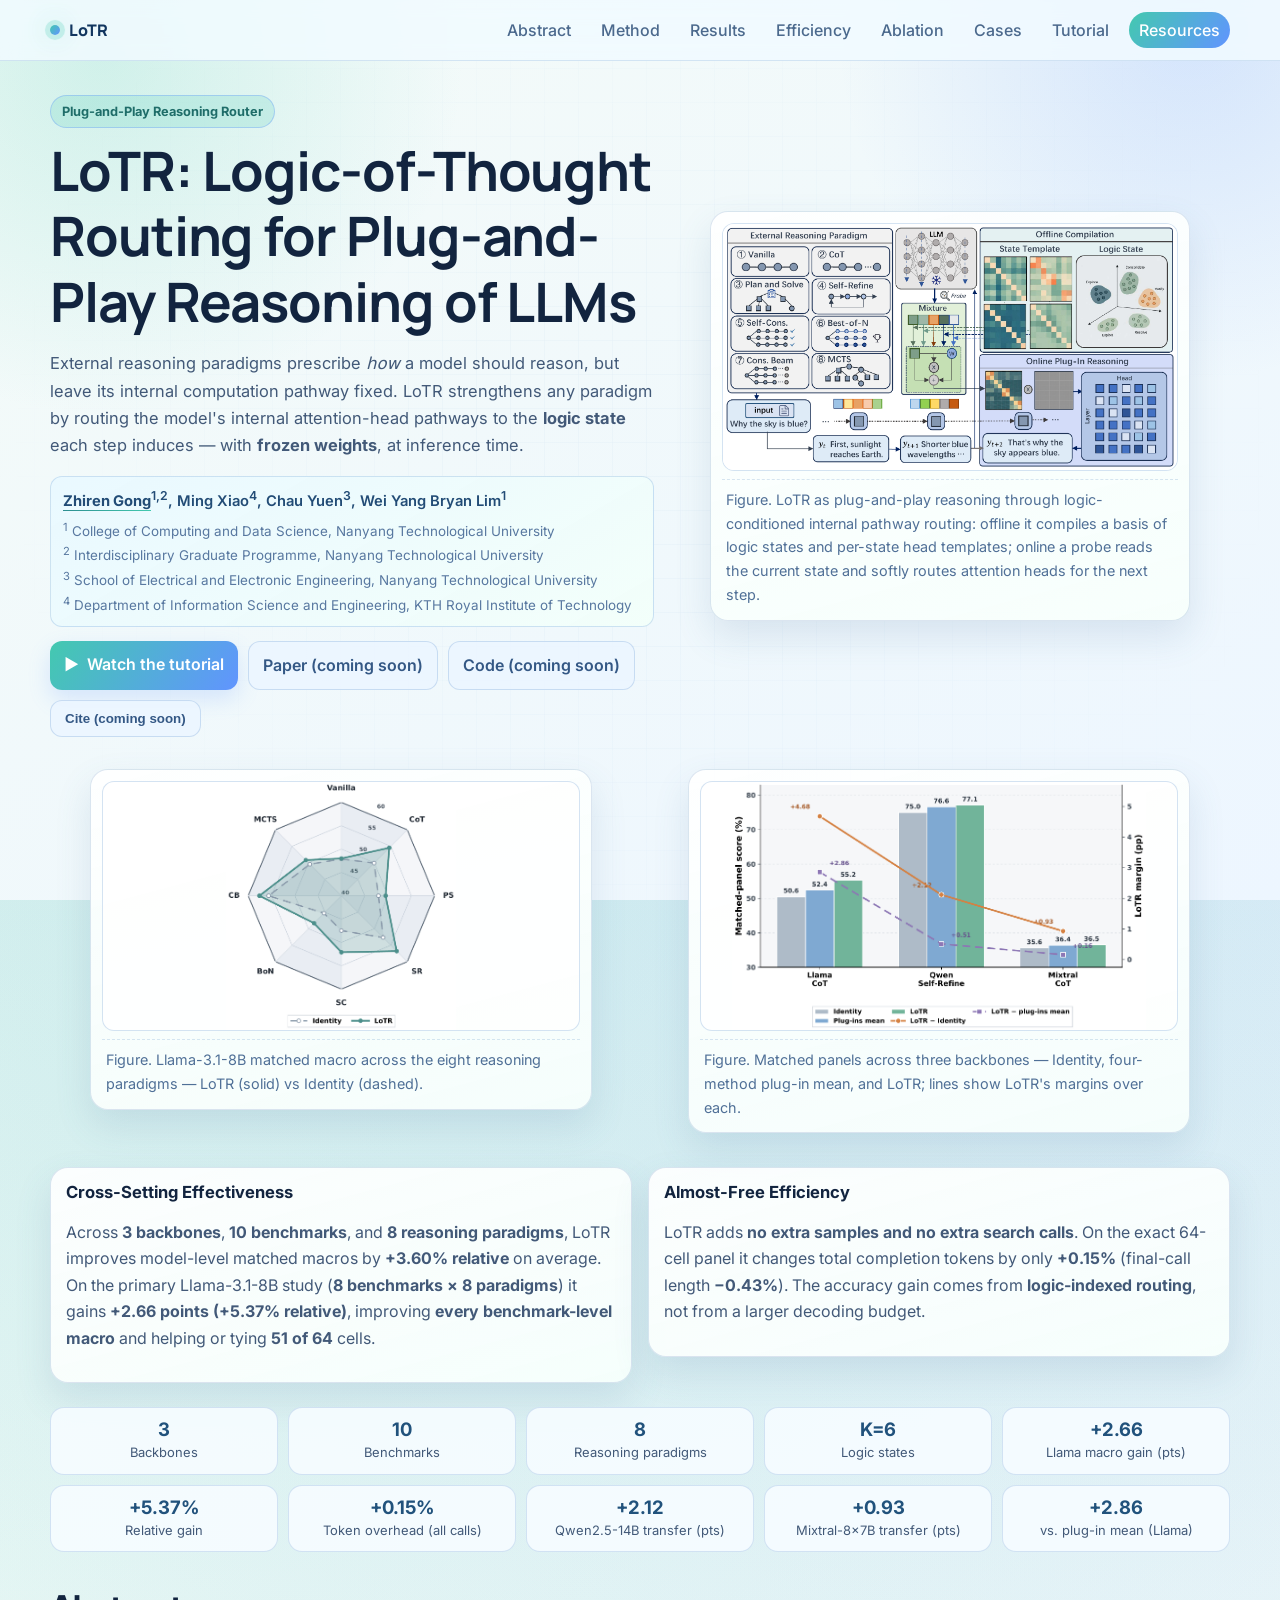
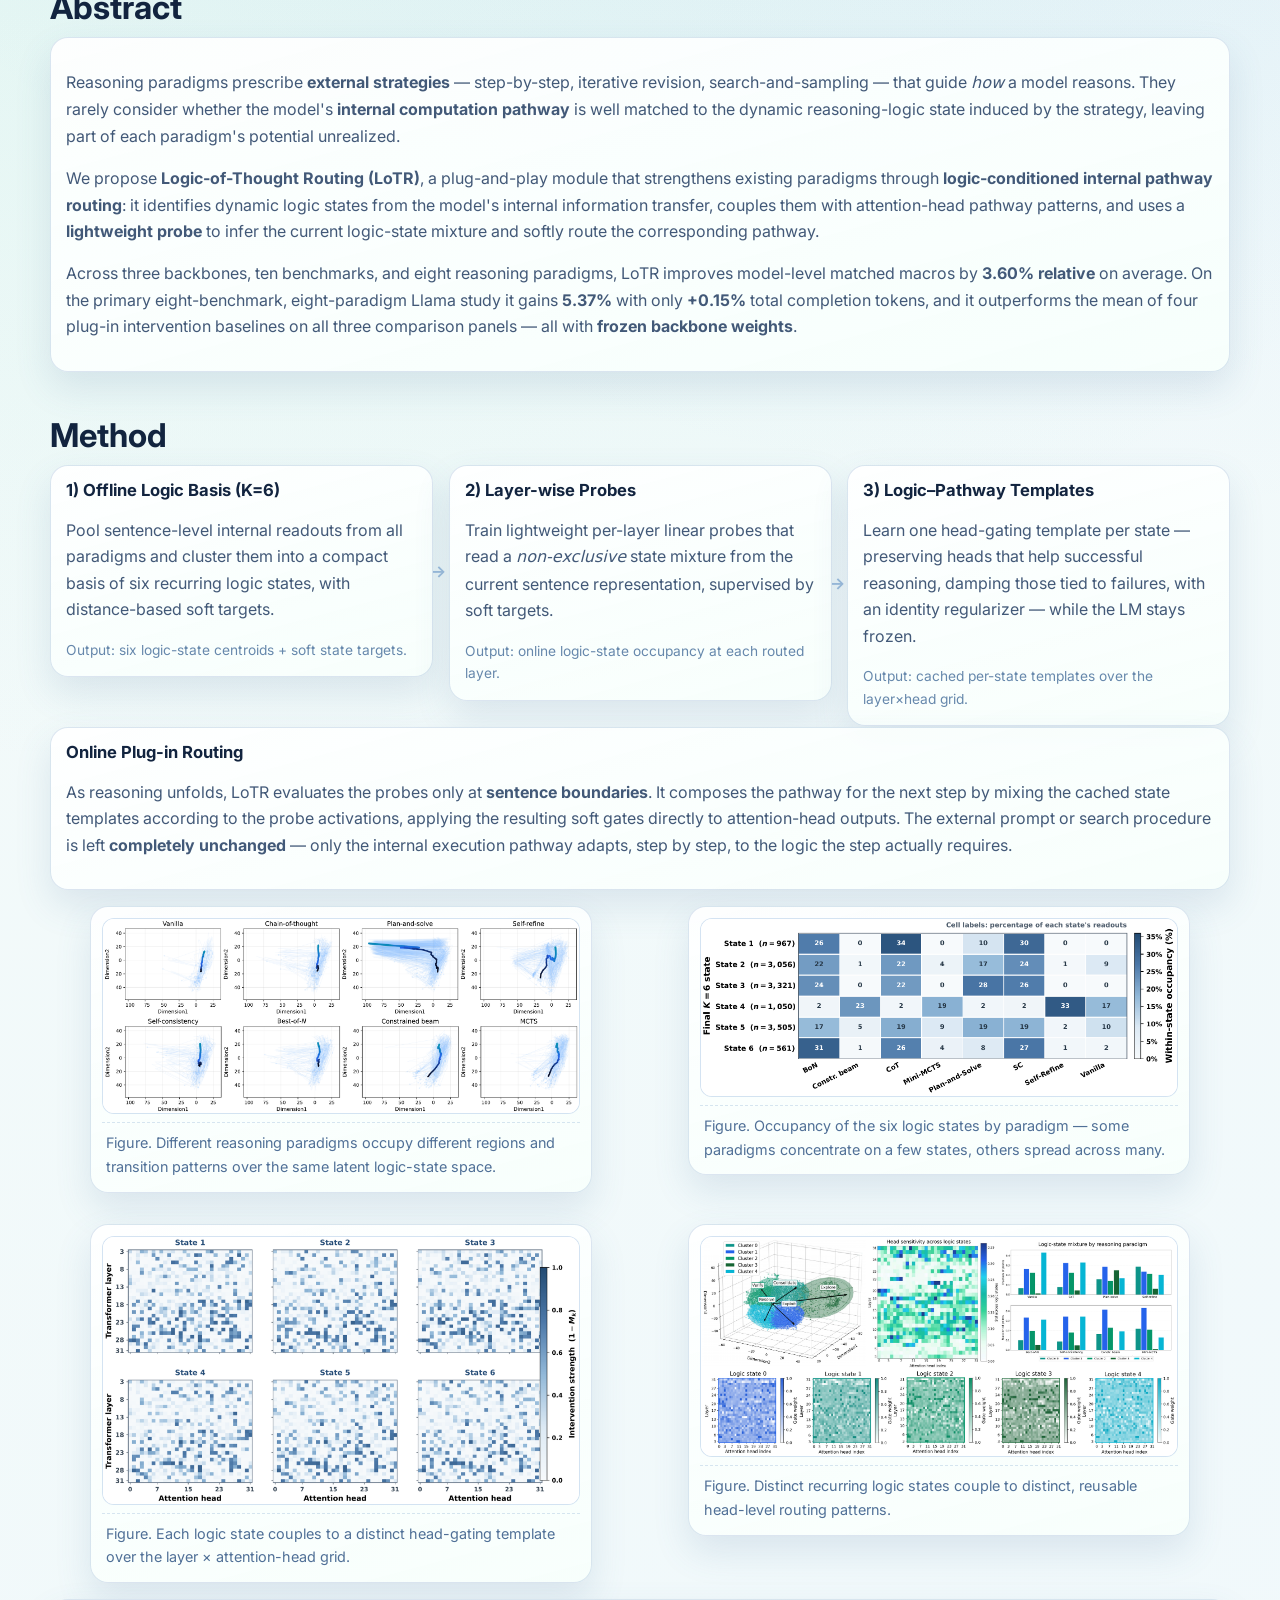
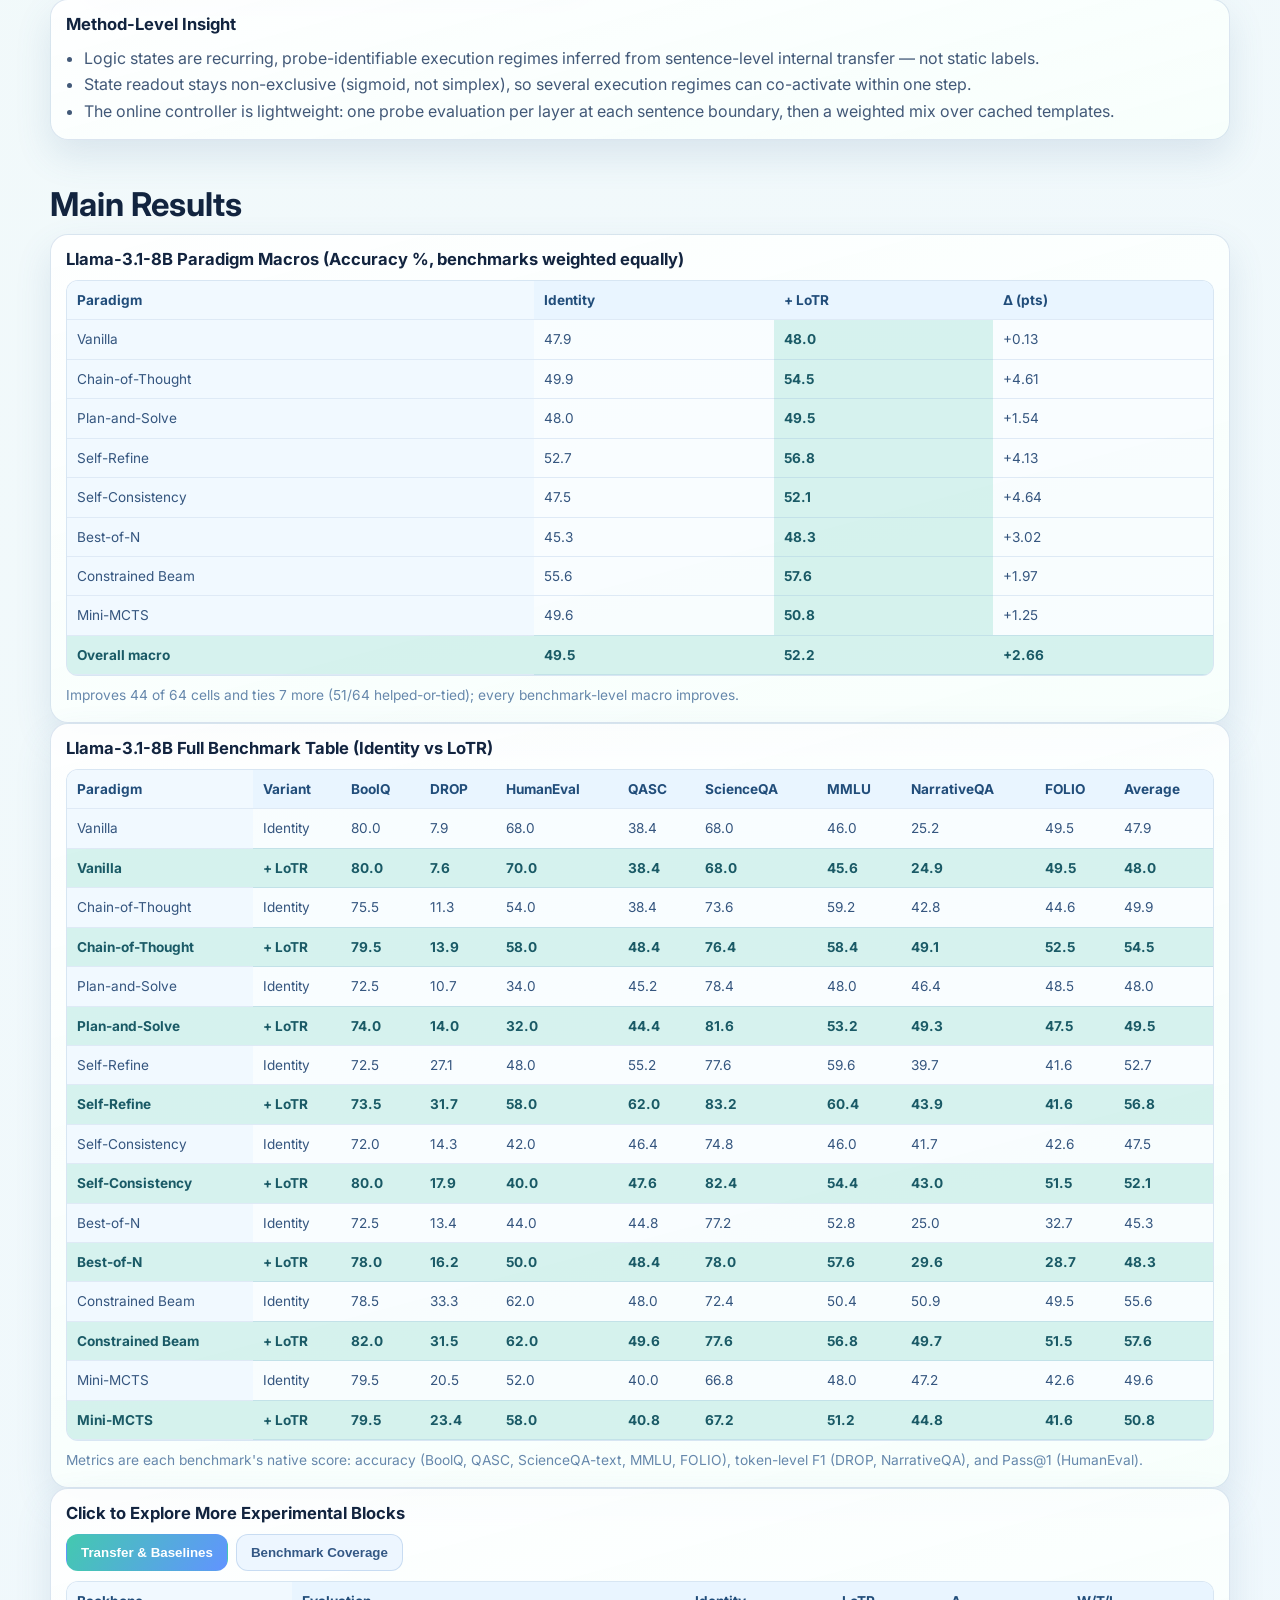
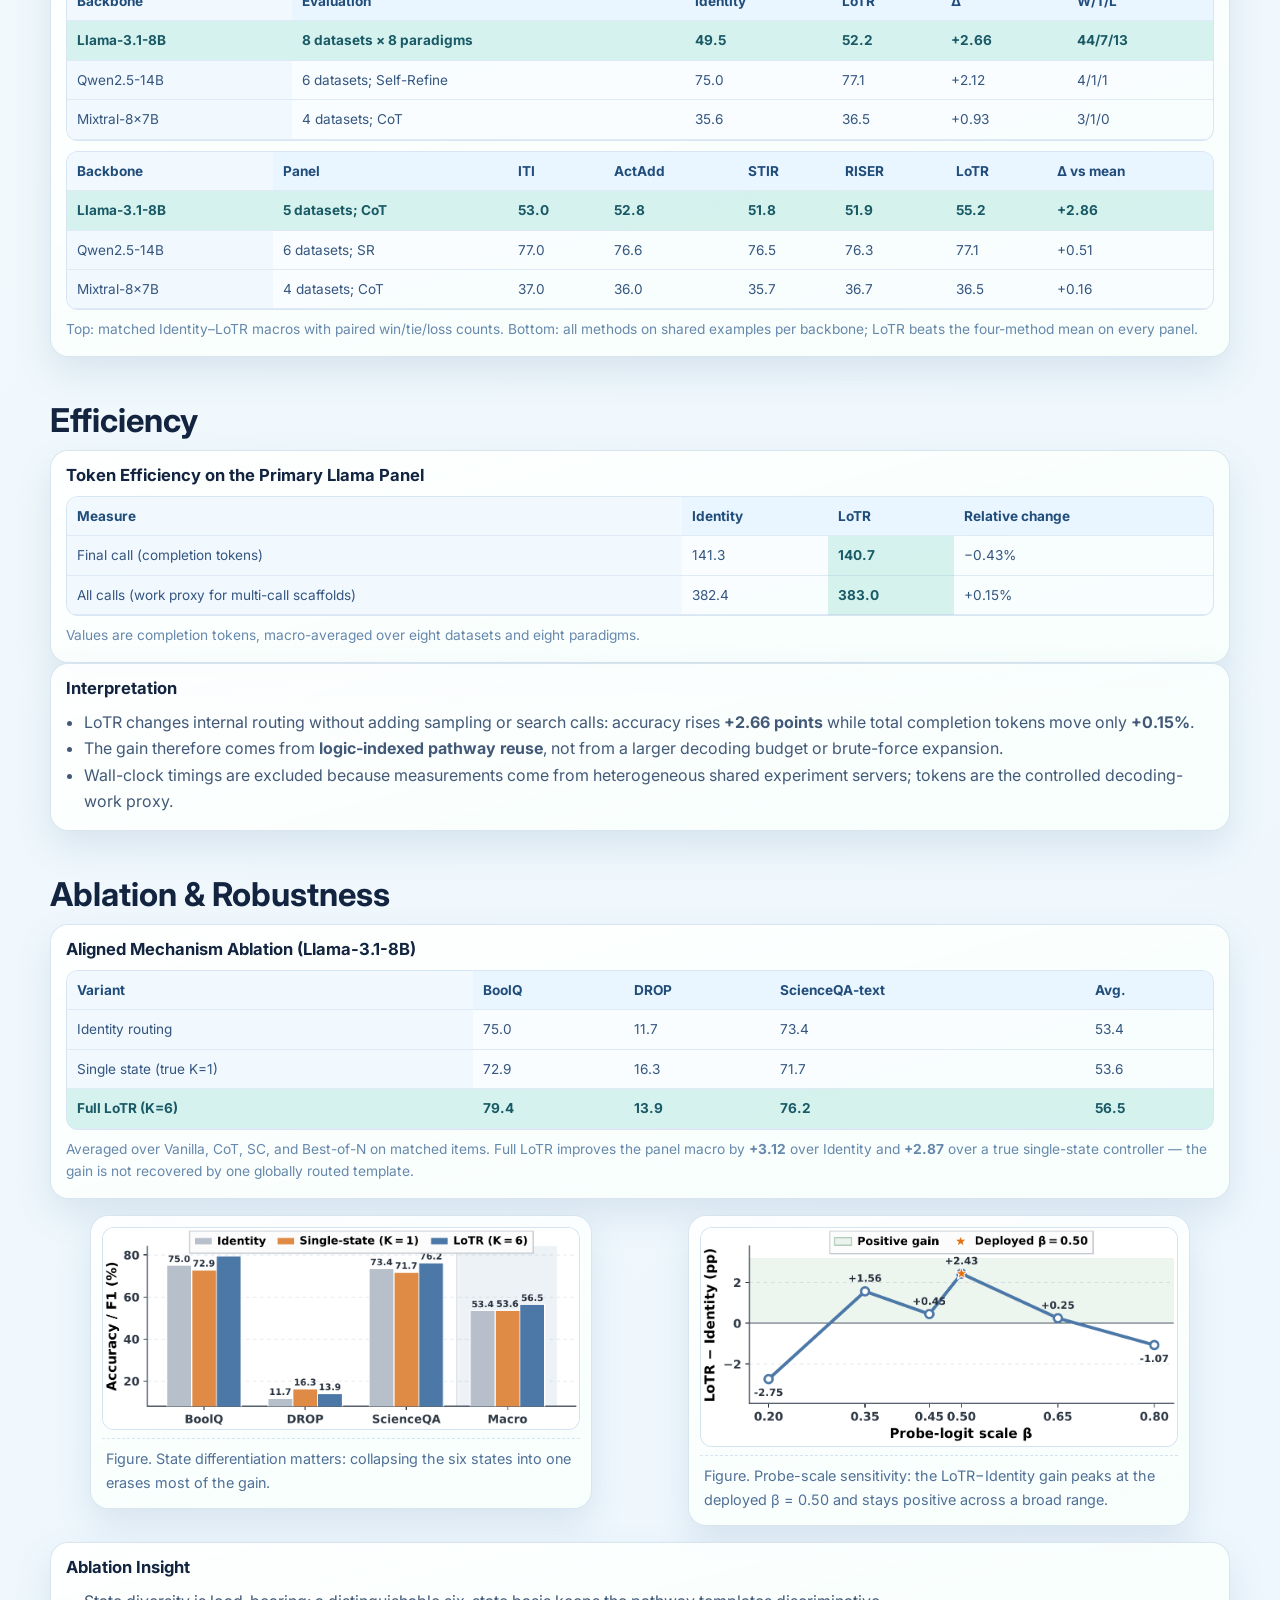
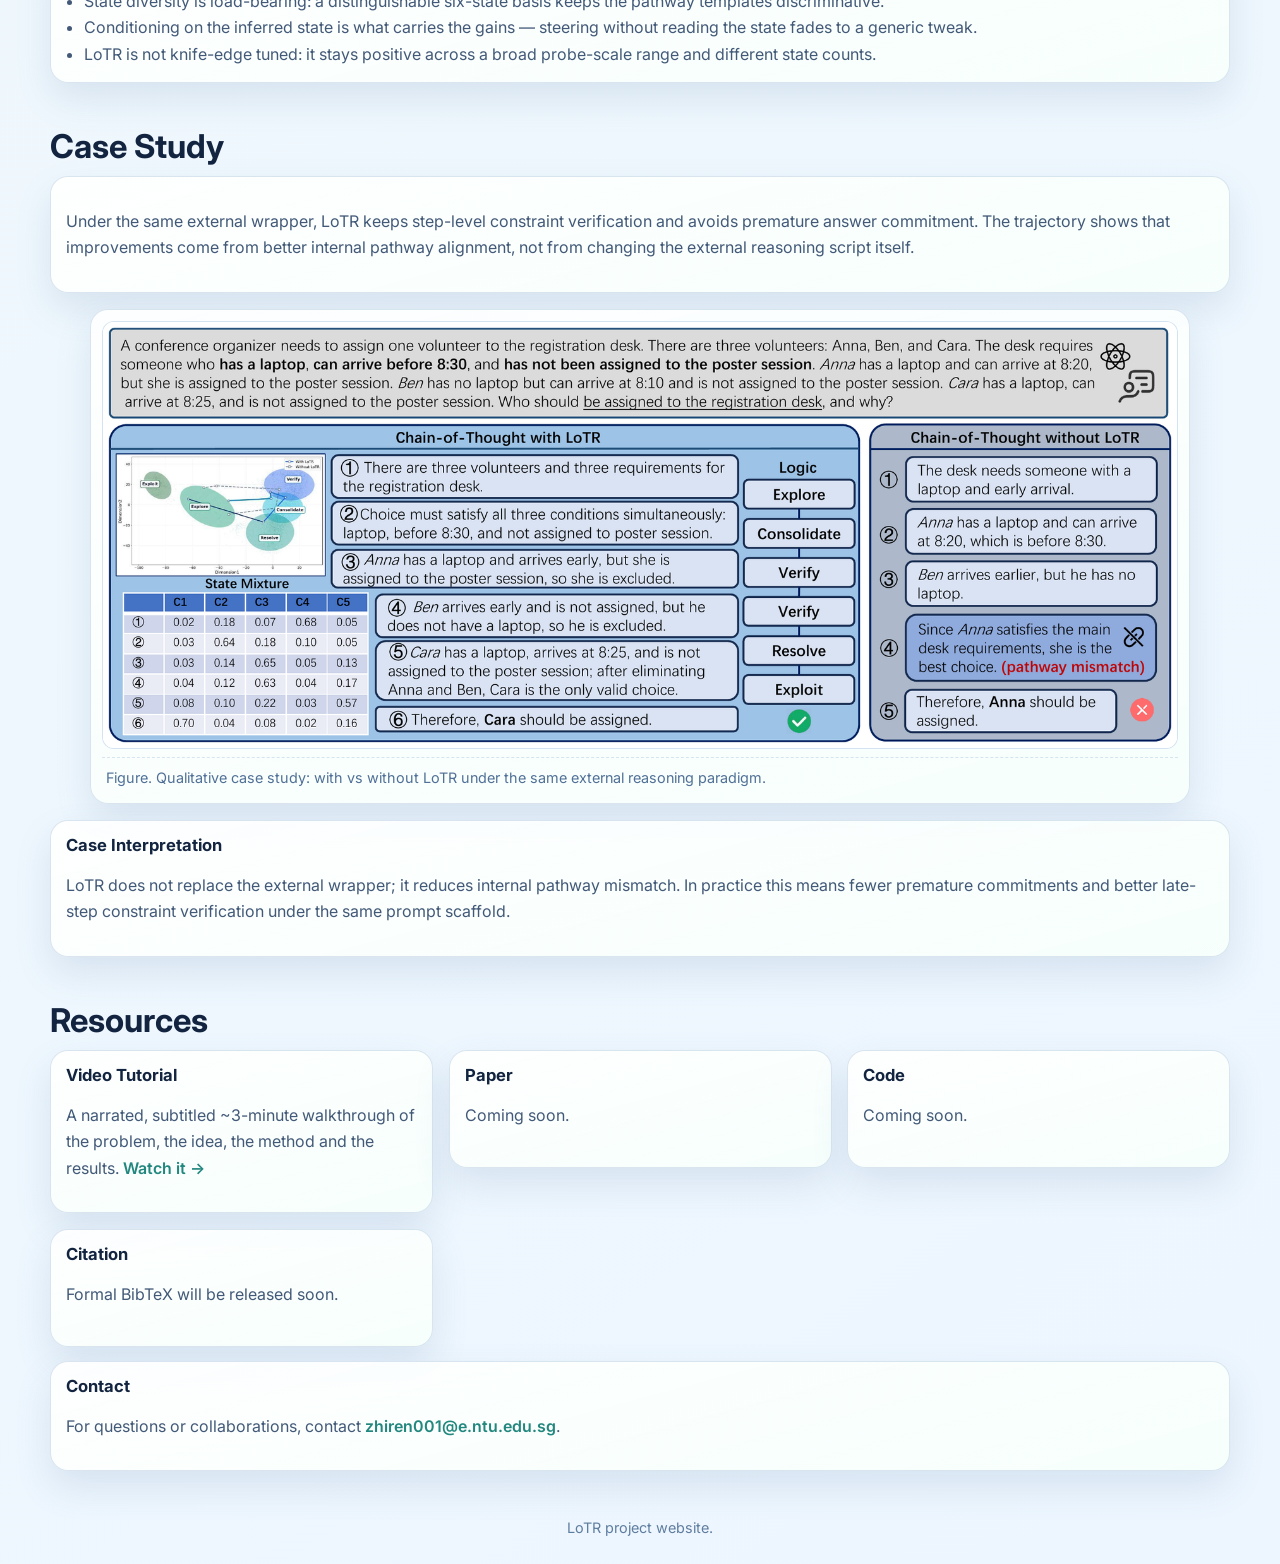
==== commit 0c4e92e4: "Add premium enhancement layer (scroll-reveal, progress, section rail, scroll-spy, count-ups, author " ====
--- a/index.html
+++ b/index.html
@@ -9,6 +9,7 @@
   <link rel="preconnect" href="https://fonts.gstatic.com" crossorigin>
   <link href="https://fonts.googleapis.com/css2?family=Inter:wght@400;500;600;700;800&family=Manrope:wght@600;700;800&display=swap" rel="stylesheet">
   <link rel="stylesheet" href="./styles.css">
+  <link rel="stylesheet" href="./enhance.css">
 </head>
 <body>
   <div class="bg-grid" aria-hidden="true"></div>
@@ -168,14 +169,14 @@
           <figcaption>Figure. Different reasoning paradigms occupy different regions and transition patterns over the same latent logic-state space.</figcaption>
         </figure>
         <figure class="card figure-card">
-          <img src="./assets/iclr2027_final_k6_state_by_paradigm.png" alt="Logic-state occupancy by paradigm (K=6)" data-full="./assets/iclr2027_final_k6_state_by_paradigm.png" loading="lazy">
+          <img src="./assets/k6_state_by_paradigm.png" alt="Logic-state occupancy by paradigm (K=6)" data-full="./assets/k6_state_by_paradigm.png" loading="lazy">
           <figcaption>Figure. Occupancy of the six logic states by paradigm — some paradigms concentrate on a few states, others spread across many.</figcaption>
         </figure>
       </div>
 
       <div class="grid2">
         <figure class="card figure-card">
-          <img src="./assets/iclr2027_final_k6_pathway_templates.png" alt="Per-state head-gating templates over the layer-head grid" data-full="./assets/iclr2027_final_k6_pathway_templates.png" loading="lazy">
+          <img src="./assets/k6_pathway_templates.png" alt="Per-state head-gating templates over the layer-head grid" data-full="./assets/k6_pathway_templates.png" loading="lazy">
           <figcaption>Figure. Each logic state couples to a distinct head-gating template over the layer × attention-head grid.</figcaption>
         </figure>
         <figure class="card figure-card">
@@ -404,11 +405,11 @@
 
       <div class="grid2">
         <figure class="card figure-card">
-          <img src="./assets/iclr2027_measured_state_basis.png" alt="K ablation: Identity vs single-state vs LoTR K=6" data-full="./assets/iclr2027_measured_state_basis.png" loading="lazy">
+          <img src="./assets/ablation_state_basis.png" alt="K ablation: Identity vs single-state vs LoTR K=6" data-full="./assets/ablation_state_basis.png" loading="lazy">
           <figcaption>Figure. State differentiation matters: collapsing the six states into one erases most of the gain.</figcaption>
         </figure>
         <figure class="card figure-card">
-          <img src="./assets/iclr2027_measured_probe_scale.png" alt="Probe-logit scale sensitivity" data-full="./assets/iclr2027_measured_probe_scale.png" loading="lazy">
+          <img src="./assets/probe_scale_sensitivity.png" alt="Probe-logit scale sensitivity" data-full="./assets/probe_scale_sensitivity.png" loading="lazy">
           <figcaption>Figure. Probe-scale sensitivity: the LoTR−Identity gain peaks at the deployed β = 0.50 and stays positive across a broad range.</figcaption>
         </figure>
       </div>
@@ -484,5 +485,6 @@
   </div>
 
   <script src="./script.js"></script>
+  <script src="./enhance.js"></script>
 </body>
 </html>
--- a/enhance.css
+++ b/enhance.css
@@ -0,0 +1,88 @@
+/* ============================================================================
+   Premium enhancement layer — shared across all project websites.
+   Purely ADDITIVE and theme-aware: it reads each site's existing CSS tokens
+   (with safe fallbacks) so it never fights the per-site palette or layout.
+   Everything motion-related is gated behind html.x-js (set by enhance.js) so
+   the page degrades gracefully with JS off and respects reduced-motion.
+   ============================================================================ */
+:root{
+  --x-accent:  var(--cyan, var(--teal, var(--violet, var(--rose-strong, var(--rose, var(--gold, var(--blue, #5e8dff)))))));
+  --x-accent2: var(--mint, var(--blue, var(--teal, var(--green, var(--violet, #63dfbf)))));
+  --x-ink:    var(--ink, #10203a);
+  --x-soft:   var(--ink-soft, var(--ink-faint, #42536f));
+  --x-line:   var(--line, rgba(100,130,170,.22));
+  --x-panel:  var(--panel, var(--card, var(--bg-card, rgba(255,255,255,.9))));
+  --x-shadow: var(--shadow, 0 14px 34px rgba(93,126,168,.14));
+}
+
+/* ---- reading-progress bar ------------------------------------------------ */
+.x-progress{position:fixed;top:0;left:0;height:3px;width:0;z-index:200;pointer-events:none;
+  background:linear-gradient(90deg,var(--x-accent),var(--x-accent2));
+  box-shadow:0 0 12px var(--x-accent);transition:width .08s linear;border-radius:0 2px 2px 0;}
+
+/* ---- back-to-top --------------------------------------------------------- */
+.x-top{position:fixed;right:22px;bottom:22px;z-index:150;width:46px;height:46px;border-radius:50%;
+  border:1px solid var(--x-line);background:var(--x-panel);color:var(--x-accent);
+  display:grid;place-items:center;cursor:pointer;opacity:0;transform:translateY(14px) scale(.9);
+  transition:opacity .3s,transform .3s,border-color .3s;box-shadow:var(--x-shadow);
+  -webkit-backdrop-filter:blur(8px);backdrop-filter:blur(8px);font-size:21px;line-height:1;}
+.x-top.show{opacity:1;transform:none;}
+.x-top:hover{transform:translateY(-3px);border-color:var(--x-accent);box-shadow:0 0 0 4px color-mix(in srgb,var(--x-accent) 16%,transparent),var(--x-shadow);}
+
+/* ---- scroll-reveal (only when JS active) --------------------------------- */
+html.x-js .x-reveal{opacity:0;transform:translateY(26px);will-change:opacity,transform;
+  transition:opacity .72s cubic-bezier(.2,.7,.2,1),transform .72s cubic-bezier(.2,.7,.2,1);}
+html.x-js .x-reveal.x-in{opacity:1;transform:none;}
+@media (prefers-reduced-motion:reduce){
+  html.x-js .x-reveal{opacity:1!important;transform:none!important;transition:none!important;}
+}
+
+/* ---- universal micro-interactions ---------------------------------------- */
+html.x-js .card{transition:transform .38s cubic-bezier(.2,.7,.2,1),box-shadow .38s,border-color .38s;}
+html.x-js .card:hover{transform:translateY(-4px);
+  box-shadow:0 24px 50px rgba(40,70,120,.17);border-color:color-mix(in srgb,var(--x-accent) 40%,var(--x-line));}
+html.x-js .figure-card{overflow:hidden;}
+html.x-js .figure-card img{transition:transform .55s cubic-bezier(.2,.7,.2,1);}
+html.x-js .figure-card:hover img{transform:scale(1.018);}
+/* resource cards get an accent sweep on hover */
+html.x-js .resource-card{position:relative;overflow:hidden;}
+html.x-js .resource-card::after{content:"";position:absolute;left:0;right:0;bottom:0;height:3px;
+  transform:scaleX(0);transform-origin:left;transition:transform .4s cubic-bezier(.2,.7,.2,1);
+  background:linear-gradient(90deg,var(--x-accent),var(--x-accent2));}
+html.x-js .resource-card:hover::after{transform:scaleX(1);}
+
+/* ---- nav scroll-spy underline ------------------------------------------- */
+.topbar nav a{position:relative;}
+.topbar nav a::after{content:"";position:absolute;left:8px;right:8px;bottom:2px;height:2px;border-radius:2px;
+  background:linear-gradient(90deg,var(--x-accent),var(--x-accent2));
+  transform:scaleX(0);transform-origin:center;transition:transform .28s cubic-bezier(.2,.7,.2,1);}
+.topbar nav a:hover::after,.topbar nav a.x-active::after{transform:scaleX(1);}
+.topbar nav a.x-active{color:var(--x-accent);}
+
+/* ---- section outline rail (DN-MOPD-style) -------------------------------- */
+.x-rail{position:fixed;right:20px;top:50%;transform:translateY(-50%);z-index:120;
+  display:flex;flex-direction:column;gap:15px;align-items:flex-end;}
+.x-rail a{width:10px;height:10px;border-radius:50%;border:1.7px solid var(--x-line);
+  background:transparent;position:relative;transition:.25s;}
+.x-rail a::after{content:attr(data-label);position:absolute;right:20px;top:50%;
+  transform:translateY(-50%) translateX(6px);white-space:nowrap;
+  font:600 11.5px/1 Inter,system-ui,sans-serif;letter-spacing:.01em;color:var(--x-soft);
+  background:var(--x-panel);border:1px solid var(--x-line);padding:5px 10px;border-radius:999px;
+  opacity:0;pointer-events:none;transition:opacity .25s,transform .25s;box-shadow:var(--x-shadow);
+  -webkit-backdrop-filter:blur(6px);backdrop-filter:blur(6px);}
+.x-rail a:hover{border-color:var(--x-accent);transform:scale(1.25);}
+.x-rail a:hover::after{opacity:1;transform:translateY(-50%);}
+.x-rail a.on{background:var(--x-accent);border-color:var(--x-accent);
+  box-shadow:0 0 0 4px color-mix(in srgb,var(--x-accent) 22%,transparent);}
+@media (max-width:1380px){.x-rail{display:none;}}
+
+/* ---- author name -> personal site --------------------------------------- */
+.x-me{color:inherit;text-decoration:none;font-weight:700;
+  background-image:linear-gradient(90deg,var(--x-accent),var(--x-accent2));
+  background-size:100% 1.5px;background-repeat:no-repeat;background-position:0 100%;
+  padding-bottom:1.5px;transition:color .2s;}
+.x-me:hover{color:var(--x-accent);}
+
+/* ---- gentle entrance for the sticky header ------------------------------ */
+html.x-js .topbar{transition:box-shadow .3s,background .3s;}
+html.x-js .topbar.x-scrolled{box-shadow:0 8px 28px rgba(40,70,120,.12);}
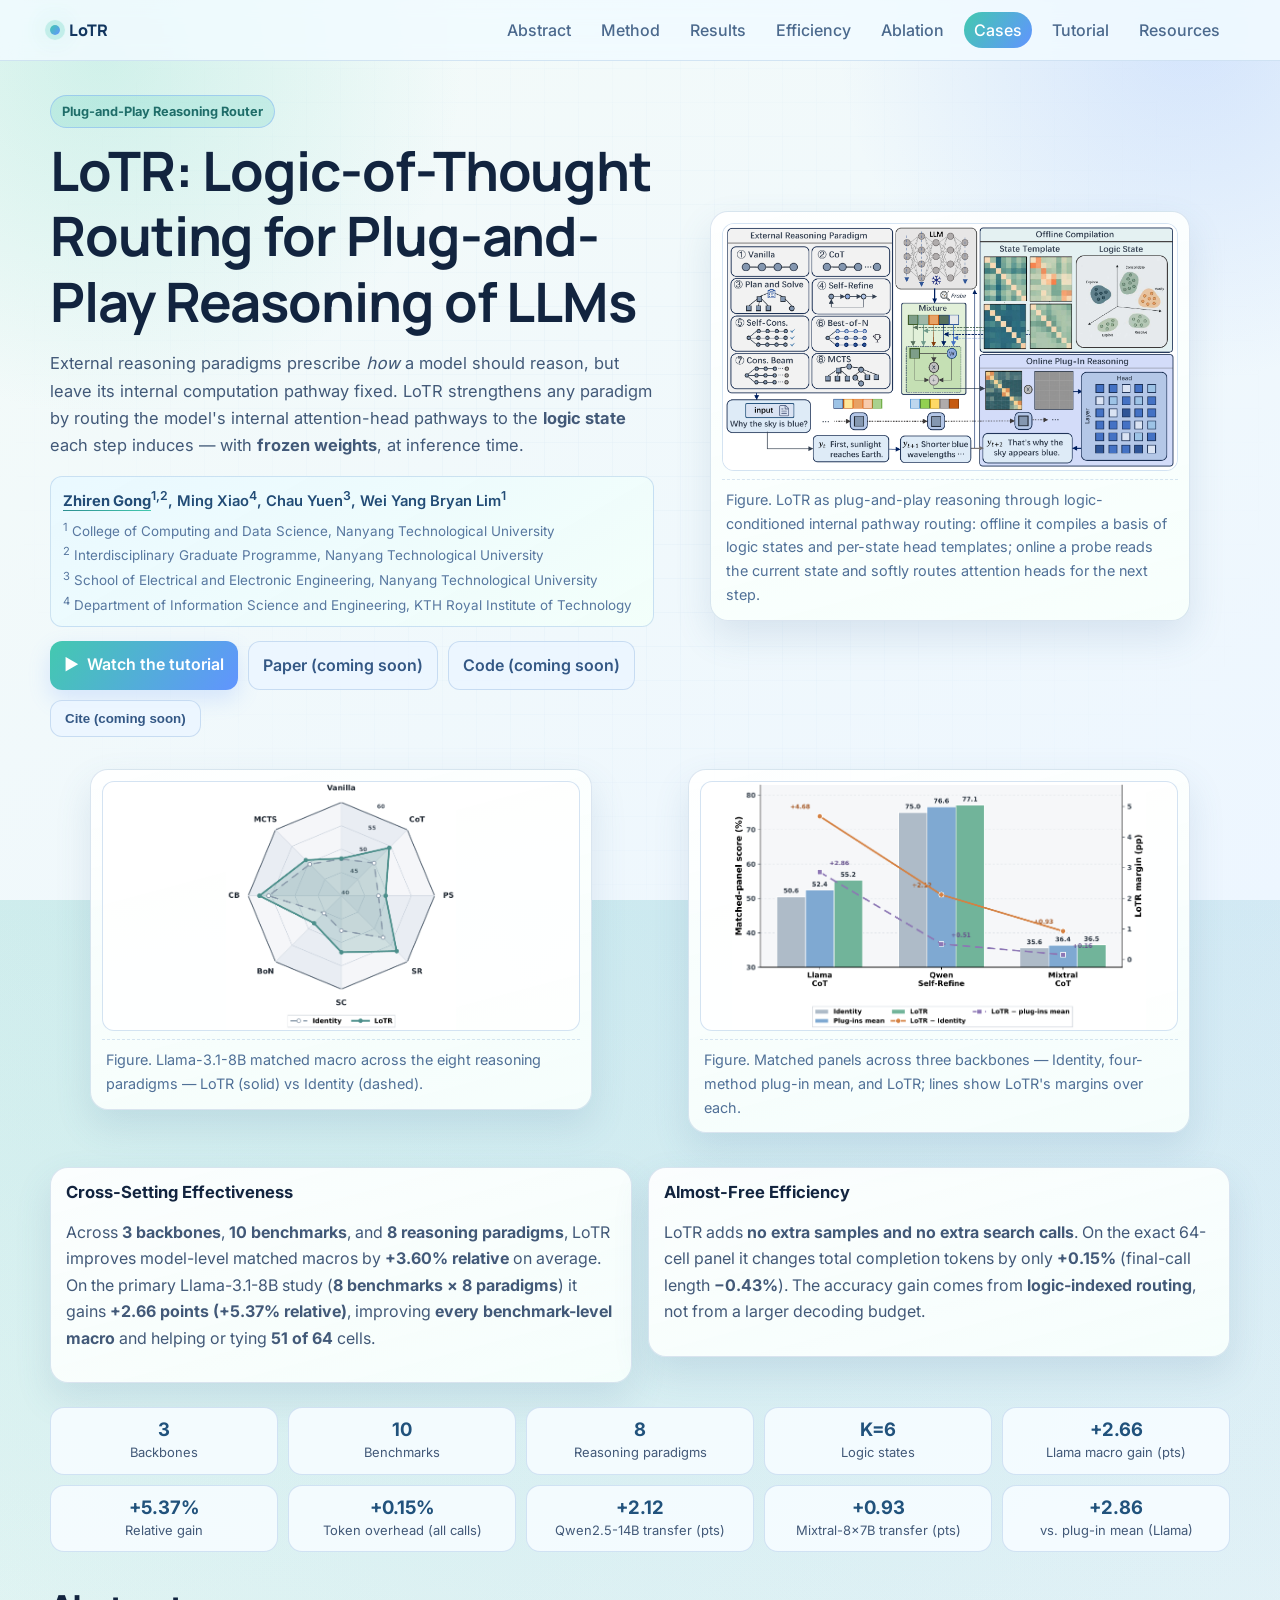
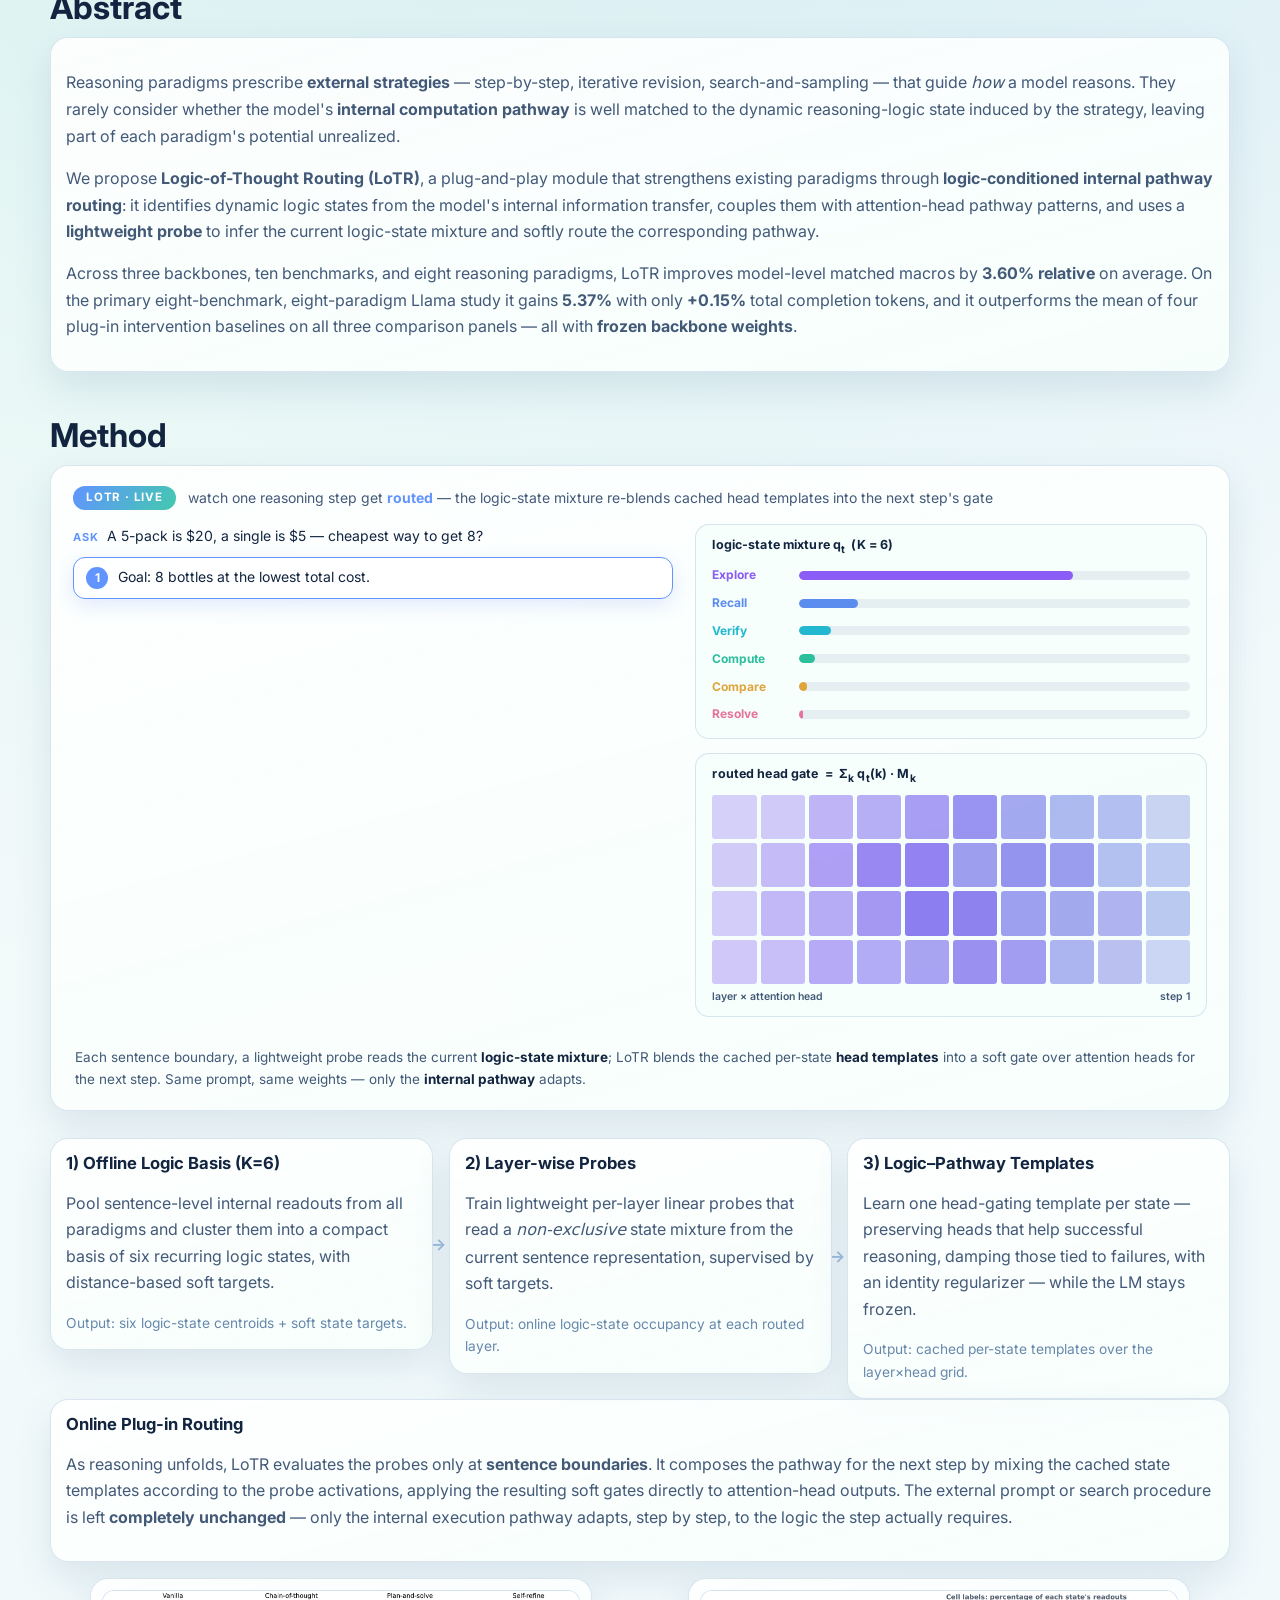
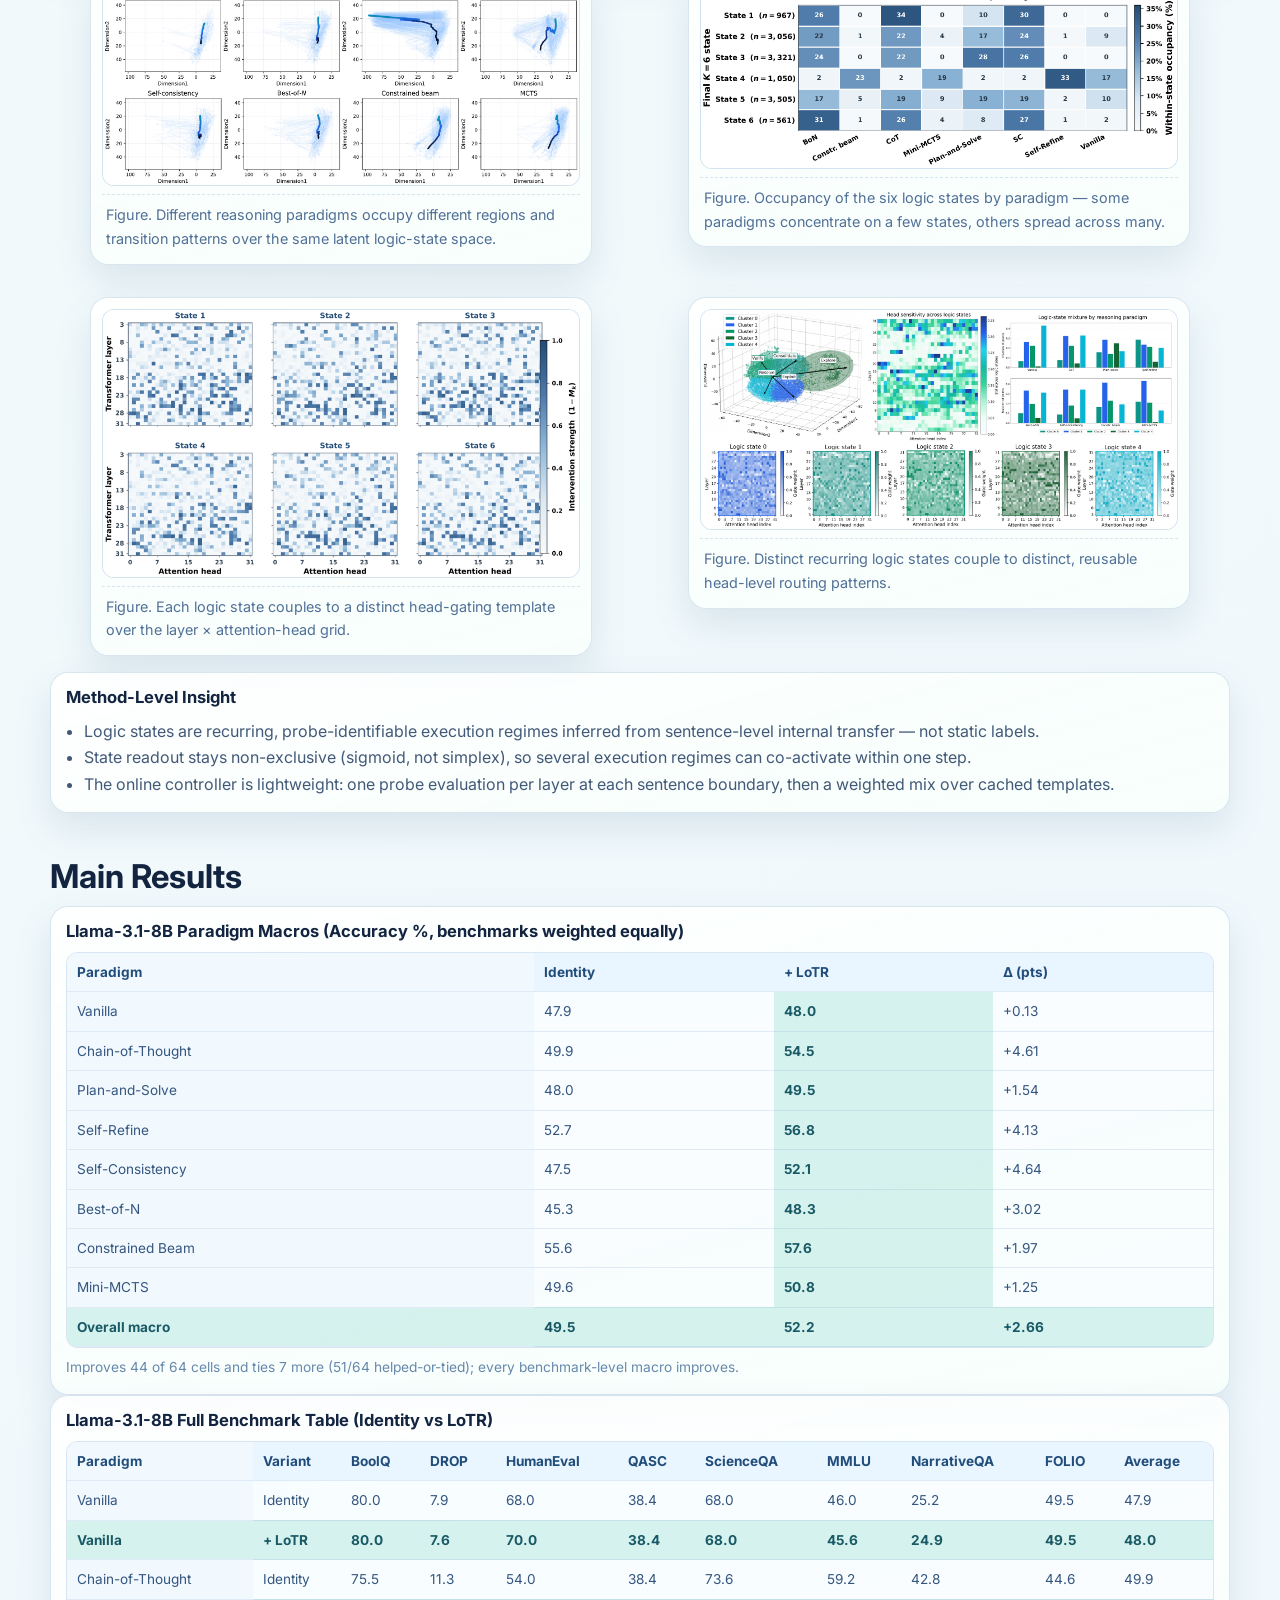
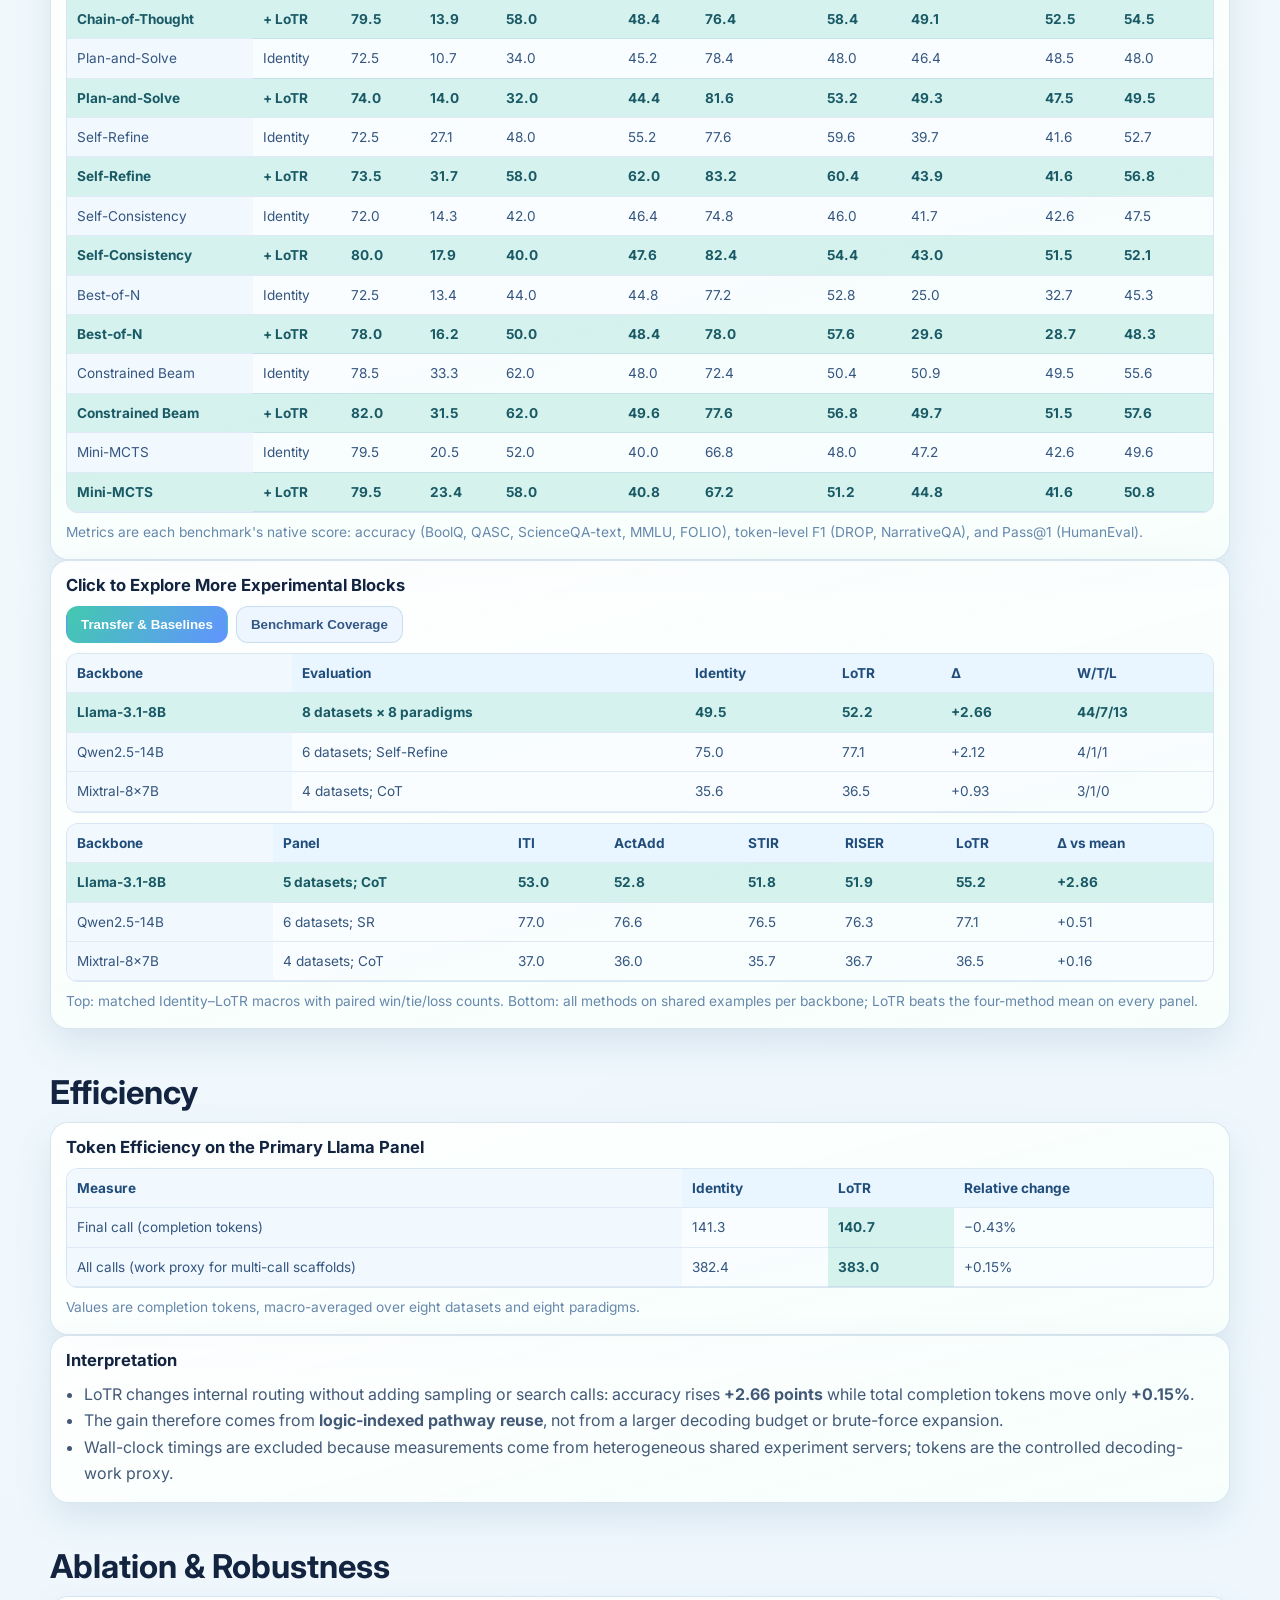
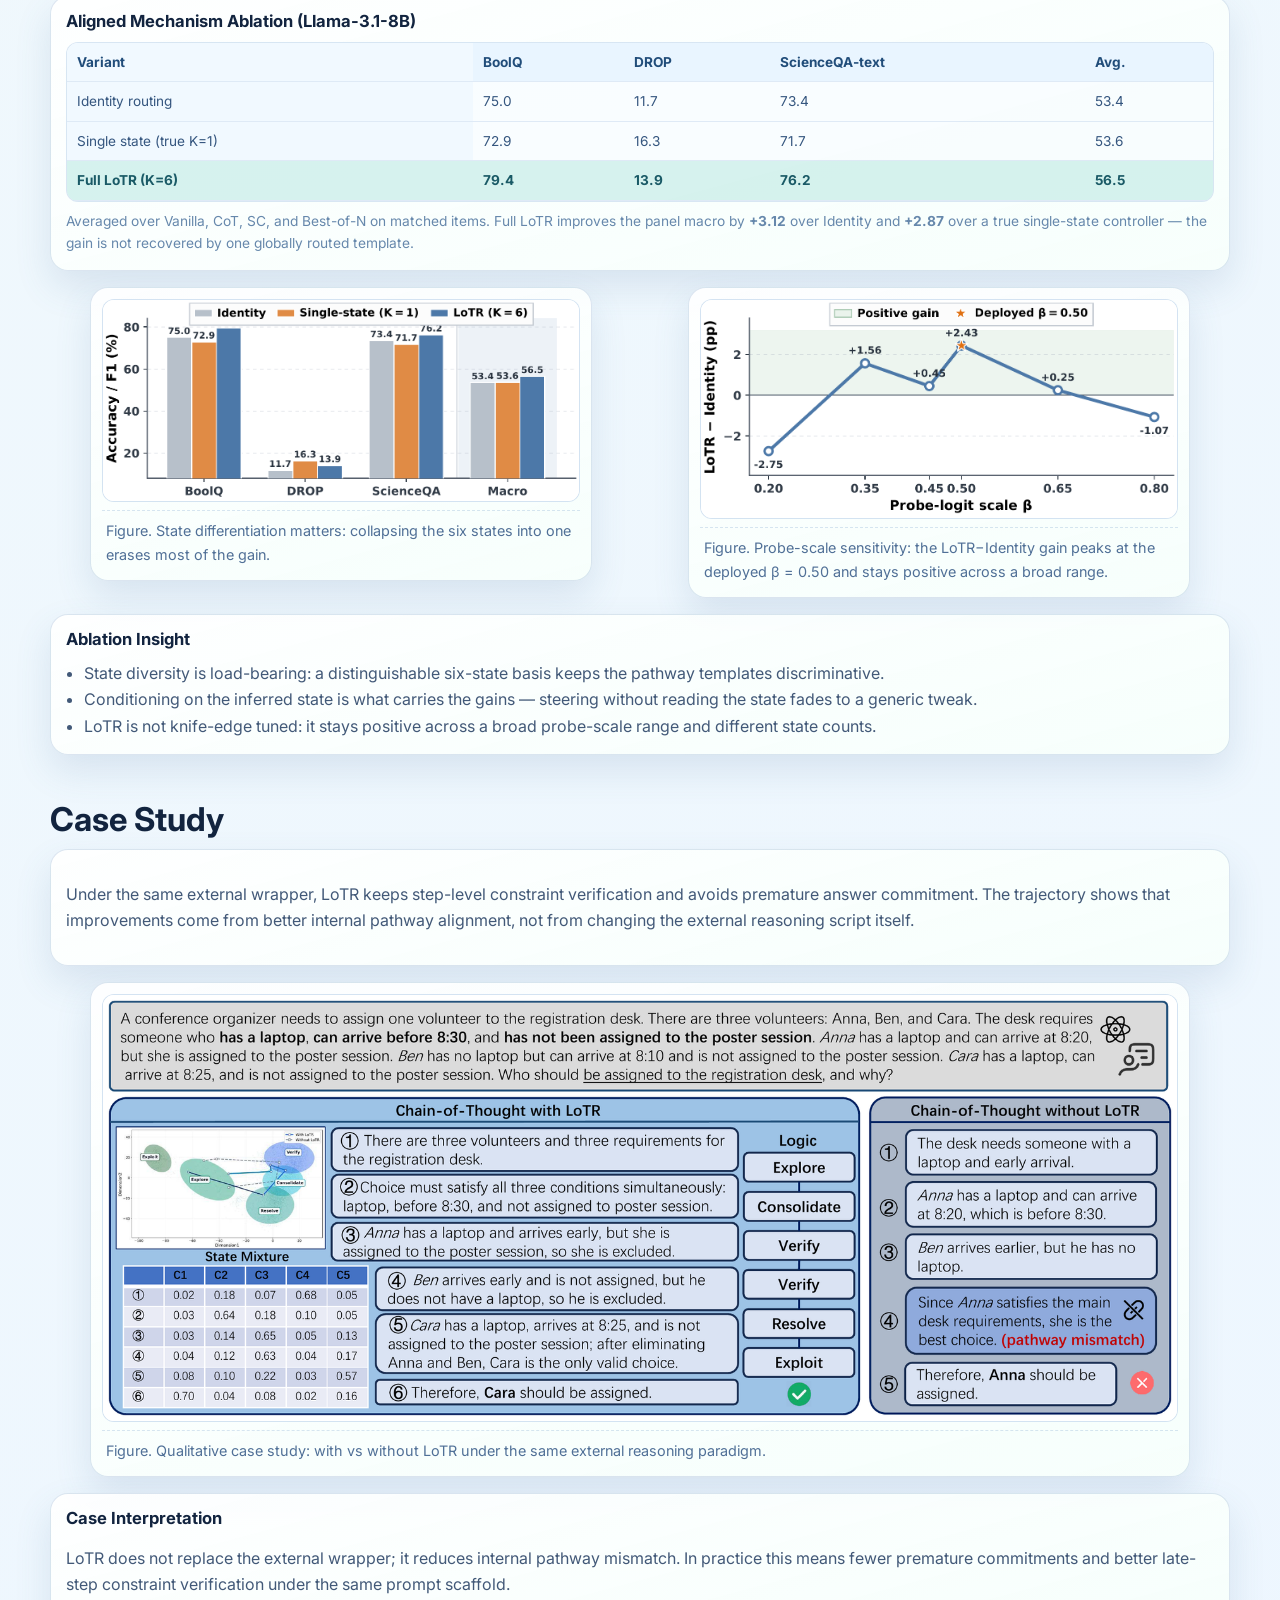
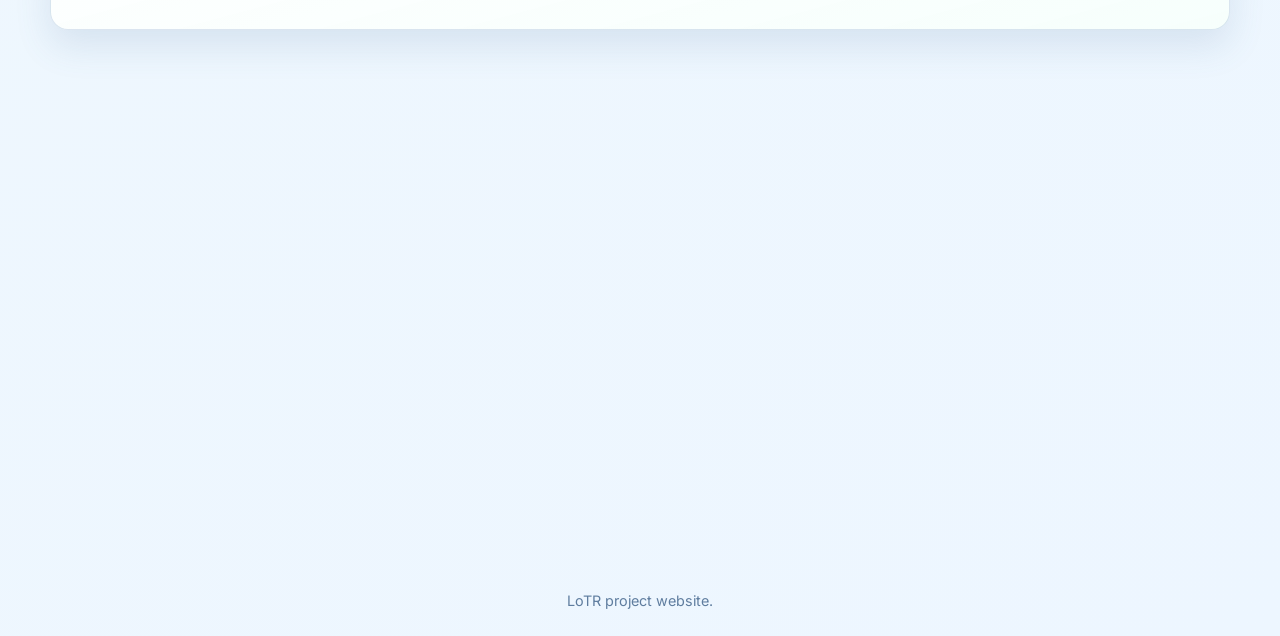
==== commit 731ea99b: "Add bespoke live routing animation leading the Method section (logic-state mixture -> head-gate heat" ====
--- a/index.html
+++ b/index.html
@@ -135,6 +135,66 @@
 
     <section id="method" class="container section">
       <h2>Method</h2>
+
+      <style>
+      .llv{padding:20px 22px;margin:2px 0 26px}
+      .llv-head{display:flex;align-items:center;gap:12px;margin-bottom:14px;flex-wrap:wrap}
+      .llv-badge{font:700 11.5px/1 Inter,sans-serif;letter-spacing:.07em;text-transform:uppercase;color:#fff;
+        background:linear-gradient(120deg,var(--blue,#5b8def),var(--mint,#2bbf9e));padding:6px 13px;border-radius:999px}
+      .llv-sub{color:var(--ink-soft,#5a6b86);font-size:14px}
+      .llv-body{display:grid;grid-template-columns:1.08fr .92fr;gap:22px;align-items:start}
+      @media(max-width:860px){.llv-body{grid-template-columns:1fr}}
+      .llv-q{font-size:14px;color:var(--ink,#1a2740);margin:0 0 10px}
+      .llv-q b{display:inline-block;font:700 11px/1 Inter;letter-spacing:.08em;text-transform:uppercase;
+        color:var(--blue,#5b8def);margin-right:8px}
+      .llv-stream{position:relative}
+      .llv-chip{display:flex;gap:10px;align-items:flex-start;padding:9px 12px;border-radius:12px;
+        border:1px solid var(--line,rgba(100,130,170,.22));background:var(--panel,rgba(255,255,255,.9));
+        margin:8px 0;font-size:14px;line-height:1.45;opacity:0;transform:translateY(6px);
+        transition:opacity .4s,transform .4s,border-color .4s,box-shadow .4s}
+      .llv-chip.on{opacity:1;transform:none}
+      .llv-chip.cur{border-color:var(--blue,#5b8def);box-shadow:0 6px 20px rgba(91,141,239,.18)}
+      .llv-chip .n{flex:none;width:22px;height:22px;border-radius:50%;display:grid;place-items:center;
+        font:700 12px/1 Inter;color:#fff;background:#aeb9cc}
+      .llv-chip.cur .n{background:var(--blue,#5b8def)}
+      .llv-chip.ans .n{background:linear-gradient(120deg,var(--teal,#2bbf9e),var(--mint,#63dfbf))}
+      .llv-panel{border:1px solid var(--line,rgba(100,130,170,.22));border-radius:14px;padding:14px 16px;
+        background:var(--panel-2,rgba(249,254,251,.94));margin-bottom:14px}
+      .llv-panel h5{margin:0 0 11px;font:700 12.5px/1 Inter;color:var(--ink,#1a2740);letter-spacing:.01em}
+      .llv-states{display:flex;flex-direction:column;gap:8px}
+      .llv-st{display:grid;grid-template-columns:78px 1fr;align-items:center;gap:9px;font-size:12px;color:var(--ink-soft,#5a6b86)}
+      .llv-st .lab{font-weight:700}
+      .llv-track{height:9px;border-radius:5px;background:rgba(130,150,180,.16);overflow:hidden}
+      .llv-track i{display:block;height:100%;width:0;border-radius:5px;transition:width .55s cubic-bezier(.2,.7,.2,1)}
+      .llv-headgrid{display:grid;grid-template-columns:repeat(10,1fr);gap:4px}
+      .llv-cell{aspect-ratio:1;border-radius:3px;background:rgba(130,150,180,.16);transition:background .55s cubic-bezier(.2,.7,.2,1)}
+      .llv-glab{display:flex;justify-content:space-between;font:600 10.5px/1 Inter;color:var(--ink-soft,#7f8ca6);margin-top:8px}
+      .llv-cap{margin:16px 2px 0;color:var(--ink-soft,#5a6b86);font-size:13.5px;line-height:1.6}
+      .llv-cap b{color:var(--ink,#1a2740)}
+      </style>
+      <figure class="card figure-card llv" aria-label="Live demonstration of LoTR logic-conditioned routing">
+        <div class="llv-head"><span class="llv-badge">LoTR · live</span>
+          <span class="llv-sub">watch one reasoning step get <b style="color:var(--blue,#5b8def)">routed</b> — the logic-state mixture re-blends cached head templates into the next step's gate</span></div>
+        <div class="llv-body">
+          <div class="llv-stream">
+            <p class="llv-q"><b>Ask</b><span id="llvQ"></span></p>
+            <div id="llvChips"></div>
+          </div>
+          <div class="llv-side">
+            <div class="llv-panel">
+              <h5>logic-state mixture q<sub>t</sub> &nbsp;(K = 6)</h5>
+              <div class="llv-states" id="llvStates"></div>
+            </div>
+            <div class="llv-panel">
+              <h5>routed head gate &nbsp;=&nbsp; &Sigma;<sub>k</sub> q<sub>t</sub>(k) · M<sub>k</sub></h5>
+              <div class="llv-headgrid" id="llvGrid"></div>
+              <div class="llv-glab"><span>layer × attention head</span><span id="llvStep">step 1</span></div>
+            </div>
+          </div>
+        </div>
+        <p class="llv-cap">Each sentence boundary, a lightweight probe reads the current <b>logic-state mixture</b>; LoTR blends the cached per-state <b>head templates</b> into a soft gate over attention heads for the next step. Same prompt, same weights — only the <b>internal pathway</b> adapts.</p>
+      </figure>
+
       <div class="grid3 method-flow">
         <article class="card">
           <h3>1) Offline Logic Basis (K=6)</h3>
@@ -484,6 +544,81 @@
     <img id="lightboxImg" src="" alt="Expanded figure preview">
   </div>
 
+  <script>
+  /* LoTR live routing demo: a reasoning stream whose per-step logic-state mixture
+     re-blends six cached head templates into a live head-gate heatmap. */
+  (function(){
+    var chips=document.getElementById('llvChips'); if(!chips) return;
+    var qEl=document.getElementById('llvQ'), stEl=document.getElementById('llvStates'),
+        grid=document.getElementById('llvGrid'), stepEl=document.getElementById('llvStep');
+    var ROWS=4, COLS=10, N=ROWS*COLS;
+    var STATES=[
+      {n:'Explore',  c:[139,92,246]},
+      {n:'Recall',   c:[91,141,239]},
+      {n:'Verify',   c:[34,184,207]},
+      {n:'Compute',  c:[43,191,158]},
+      {n:'Compare',  c:[224,164,59]},
+      {n:'Resolve',  c:[229,115,155]}
+    ];
+    /* deterministic per-state templates: each state favours a distinct blob of heads */
+    function mulberry(a){return function(){a|=0;a=a+0x6D2B79F5|0;var t=Math.imul(a^a>>>15,1|a);t=t+Math.imul(t^t>>>7,61|t)^t;return((t^t>>>14)>>>0)/4294967296;};}
+    var rnd=mulberry(42);
+    var TPL=STATES.map(function(_,k){
+      var cr=rnd()*(ROWS-1), cc=rnd()*(COLS-1), s=0.9+rnd()*1.3, arr=[];
+      for(var r=0;r<ROWS;r++)for(var c=0;c<COLS;c++){
+        var d=Math.hypot(r-cr,(c-cc)*0.7);
+        var v=Math.exp(-(d*d)/(2*s*s))*(0.75+0.5*rnd());
+        arr.push(Math.min(1,v));
+      }
+      return arr;
+    });
+    var EX=[
+      {q:'A 5-pack is $20, a single is $5 — cheapest way to get 8?',
+       steps:[
+        ['Goal: 8 bottles at the lowest total cost.',           [.70,.15,.08,.04,.02,.01]],
+        ['One 5-pack covers 5 of them for $20.',                [.12,.50,.07,.29,.01,.01]],
+        ['3 more as singles cost 3 × $5 = $15.',                [.05,.12,.07,.71,.03,.02]],
+        ['So a 5-pack plus 3 singles is $35.',                  [.03,.08,.05,.55,.26,.03]],
+        ['All 8 as singles would instead be $40.',              [.02,.05,.27,.10,.46,.10]],
+        ['$35 — one 5-pack plus 3 singles.',                    [.02,.03,.35,.05,.10,.45]]
+       ]}
+    ];
+    var reduce=false; try{reduce=matchMedia('(prefers-reduced-motion: reduce)').matches;}catch(e){}
+    /* build static scaffolding */
+    var ex=EX[0]; qEl.textContent=ex.q;
+    var chipEls=ex.steps.map(function(s,k){var ans=k===ex.steps.length-1;
+      var d=document.createElement('div'); d.className='llv-chip'+(ans?' ans':'');
+      d.innerHTML='<span class="n">'+(ans?'✓':(k+1))+'</span><span>'+s[0]+'</span>';
+      chips.appendChild(d); return d;});
+    var barEls=STATES.map(function(s){var row=document.createElement('div'); row.className='llv-st';
+      row.innerHTML='<span class="lab" style="color:rgb('+s.c.join(',')+')">'+s.n+'</span><span class="llv-track"><i style="background:rgb('+s.c.join(',')+')"></i></span>';
+      stEl.appendChild(row); return row.querySelector('i');});
+    var cells=[]; for(var i=0;i<N;i++){var c=document.createElement('div'); c.className='llv-cell'; grid.appendChild(c); cells.push(c);}
+    function render(i){
+      var q=ex.steps[i][1];
+      chipEls.forEach(function(d,k){d.classList.toggle('on',k<=i); d.classList.toggle('cur',k===i);});
+      barEls.forEach(function(b,k){b.style.width=Math.round(q[k]*100)+'%';});
+      for(var n=0;n<N;n++){
+        var R=0,G=0,B=0,w=0,inten=0;
+        for(var k=0;k<STATES.length;k++){var g=q[k]*TPL[k][n]; inten+=g; R+=g*STATES[k].c[0]; G+=g*STATES[k].c[1]; B+=g*STATES[k].c[2]; w+=g;}
+        inten=Math.min(1,inten);
+        if(w>1e-4){R/=w;G/=w;B/=w;}
+        cells[n].style.background='rgba('+Math.round(R)+','+Math.round(G)+','+Math.round(B)+','+(0.12+0.85*inten).toFixed(3)+')';
+      }
+      stepEl.textContent='step '+(i+1)+(i===ex.steps.length-1?' · answer':'');
+    }
+    if(reduce){render(ex.steps.length-1); return;}
+    var i=0, timer=null;
+    function tick(){ render(i); i++; if(i<ex.steps.length){timer=setTimeout(tick,2100);} else {timer=setTimeout(function(){i=0;tick();},3400);} }
+    /* start when scrolled into view */
+    var started=false;
+    function start(){ if(started)return; started=true; tick(); }
+    if('IntersectionObserver' in window){
+      var io=new IntersectionObserver(function(e){e.forEach(function(en){if(en.isIntersecting){start();io.disconnect();}});},{threshold:.3});
+      io.observe(document.querySelector('.llv'));
+    } else start();
+  })();
+  </script>
   <script src="./script.js"></script>
   <script src="./enhance.js"></script>
 </body>
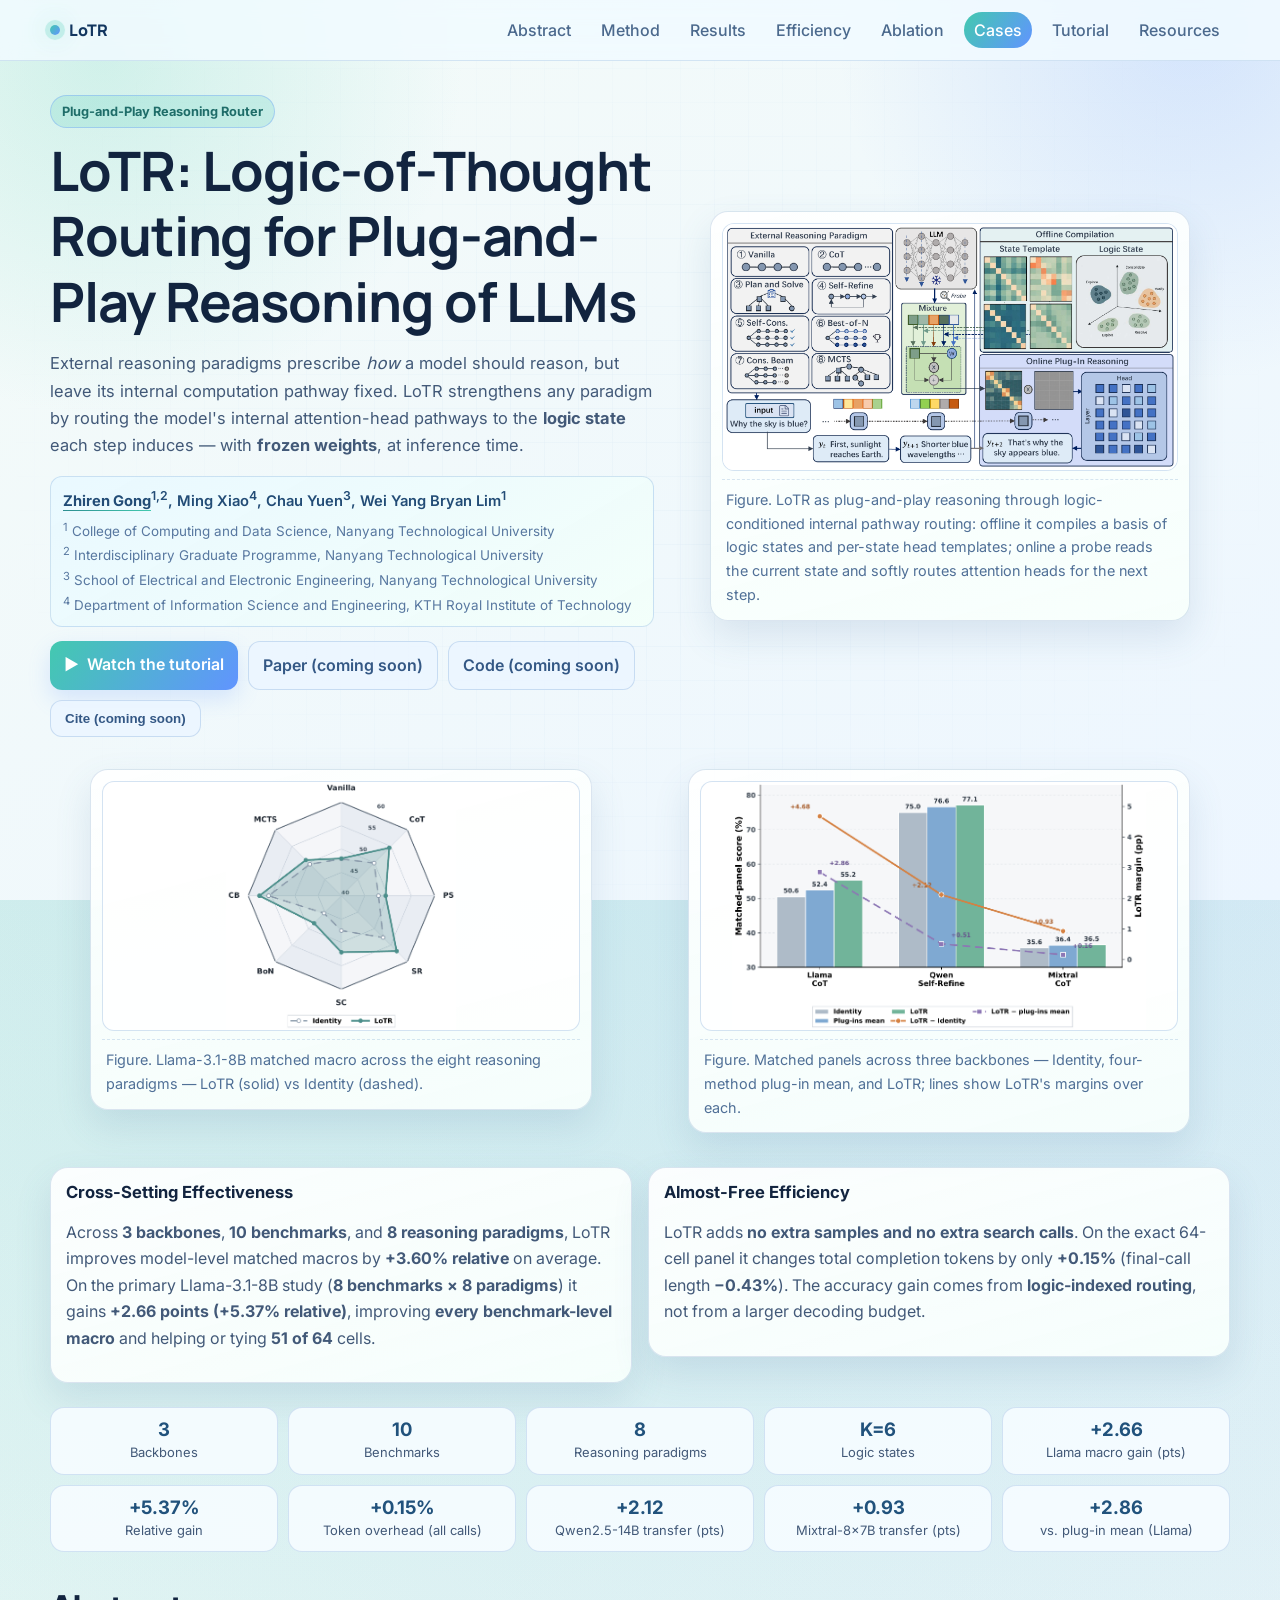
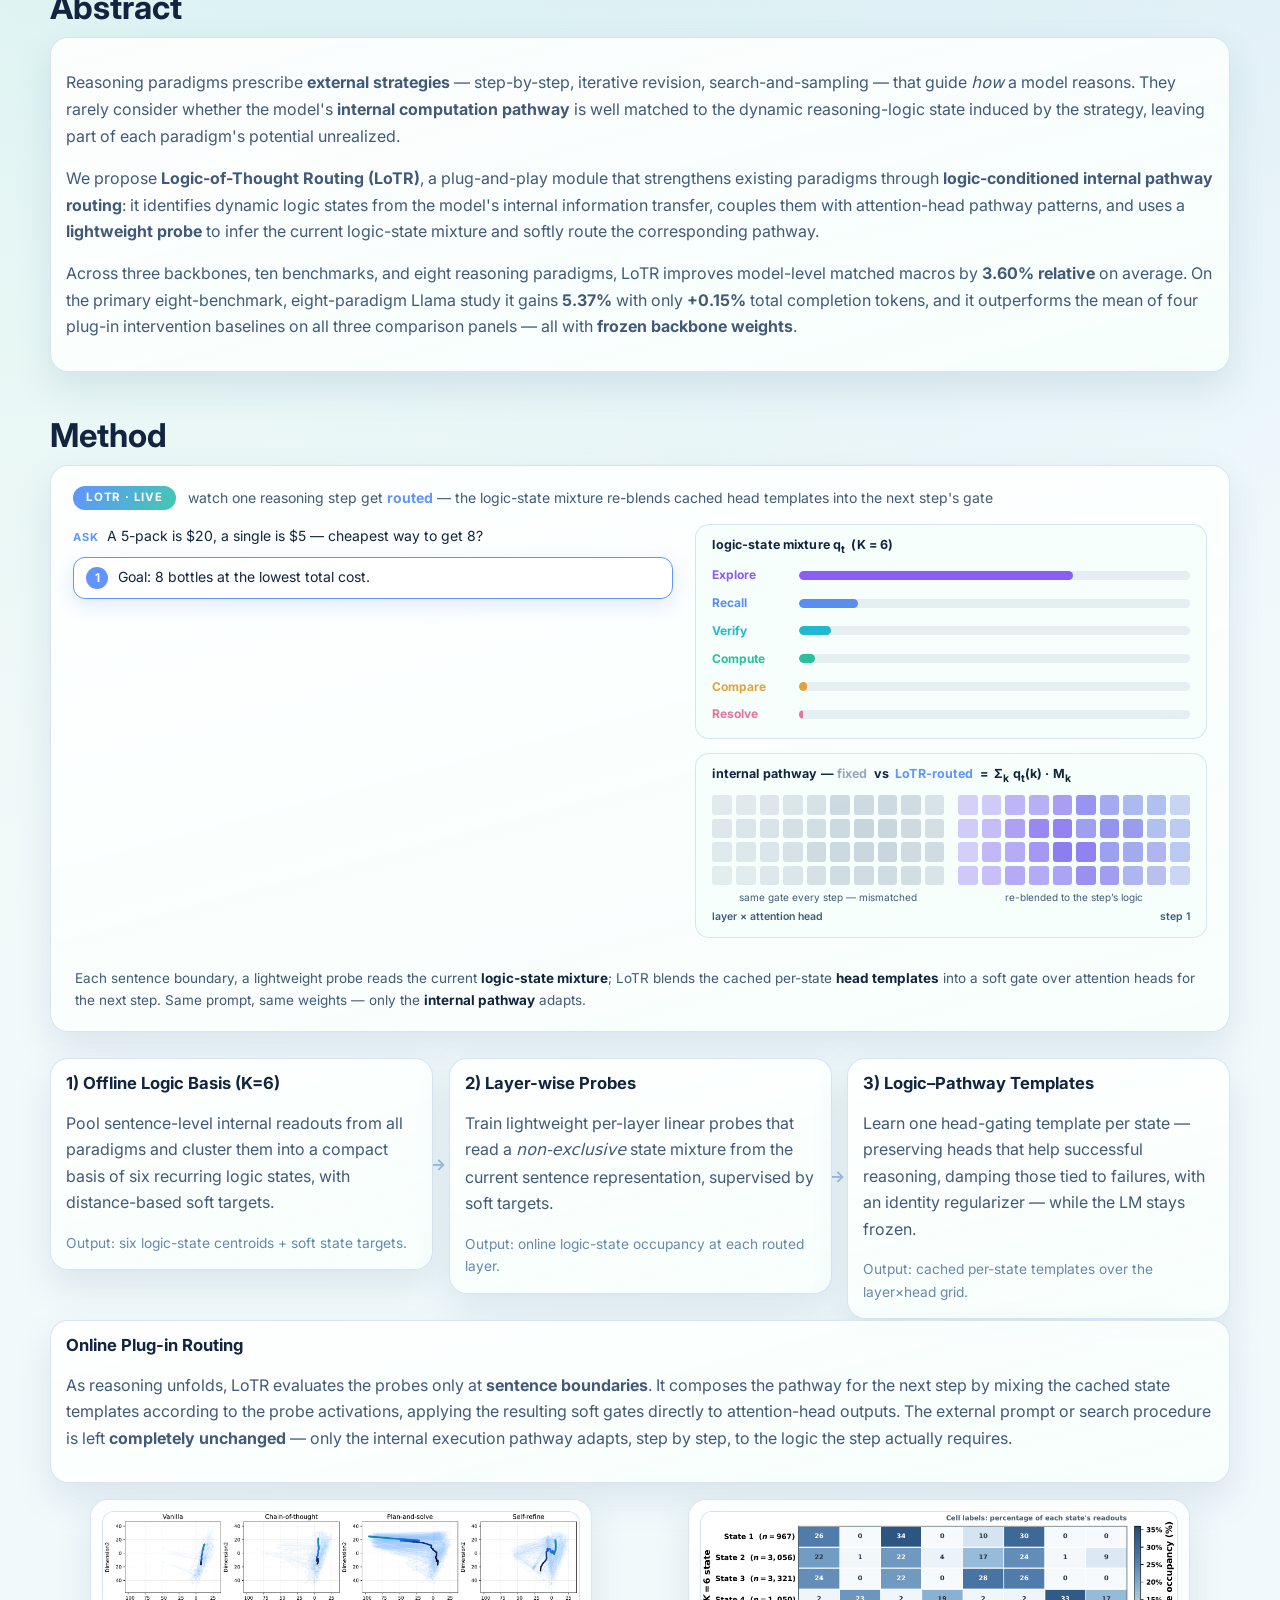
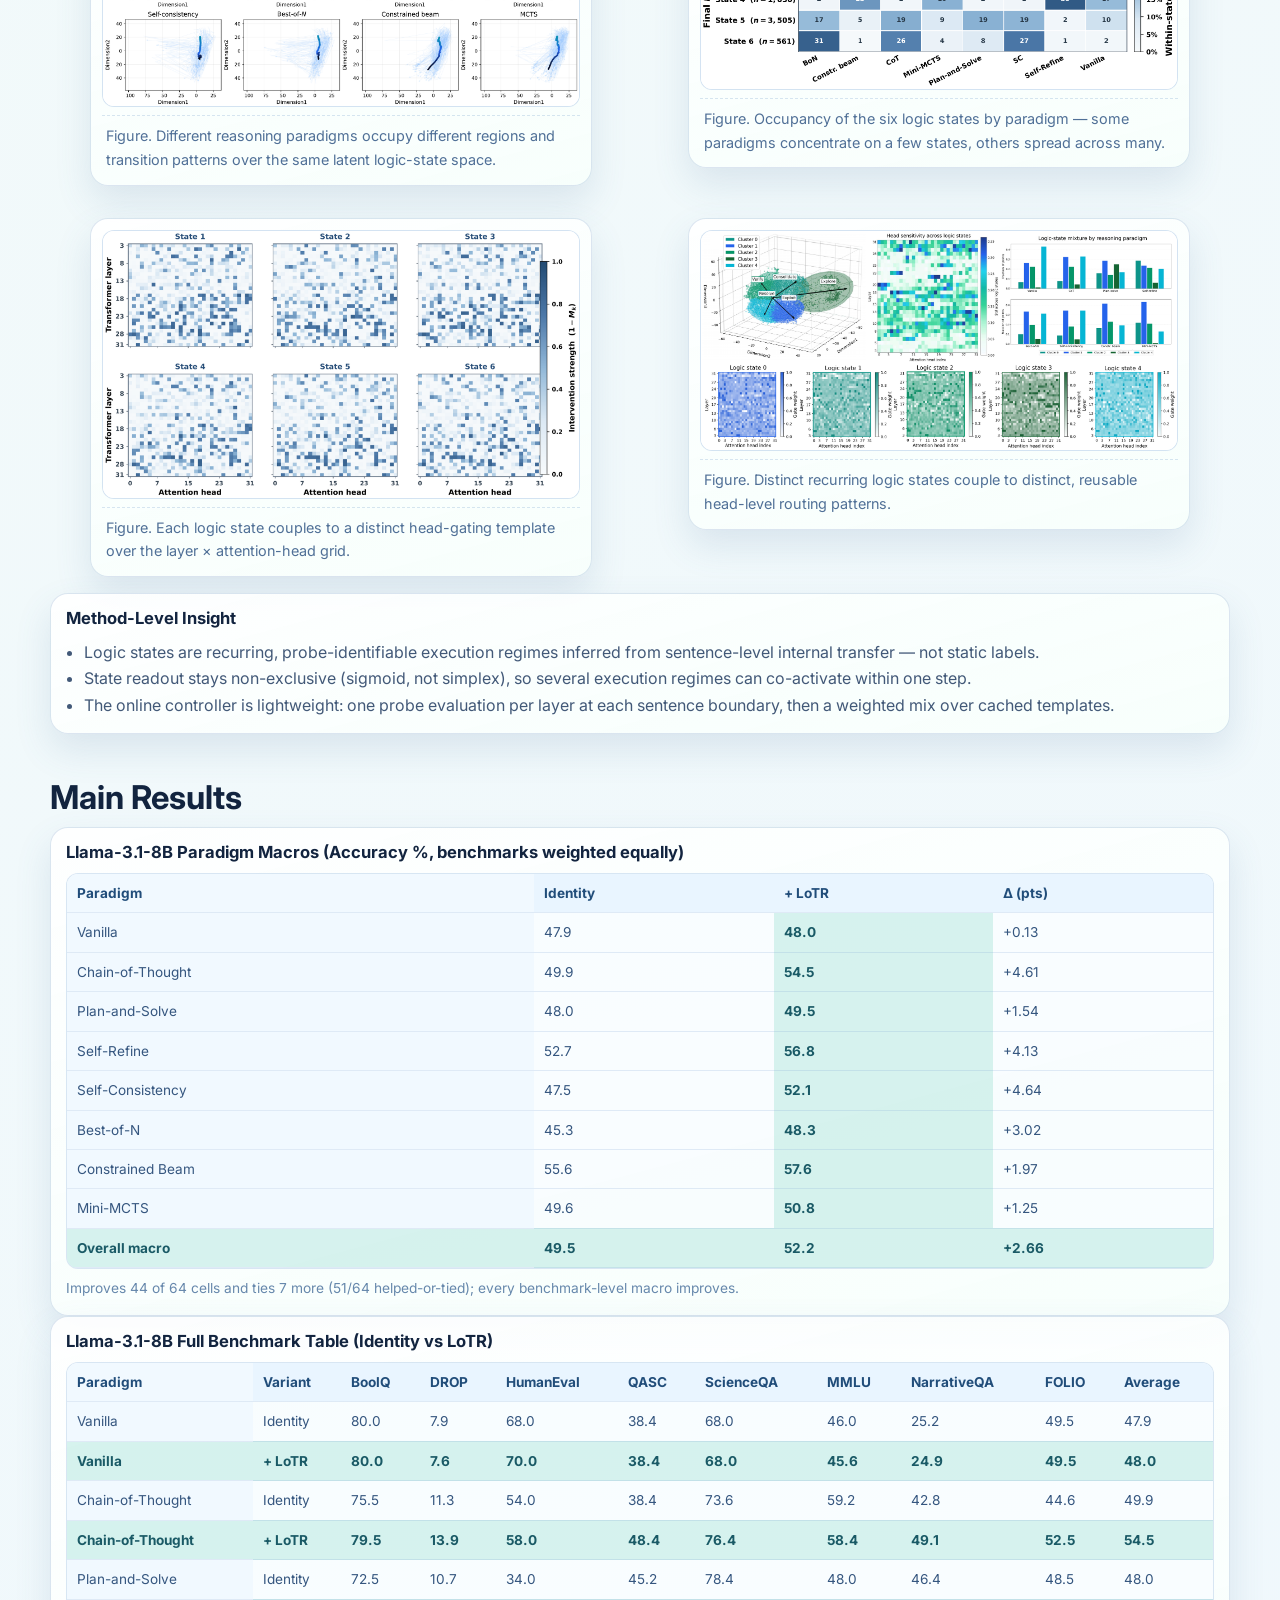
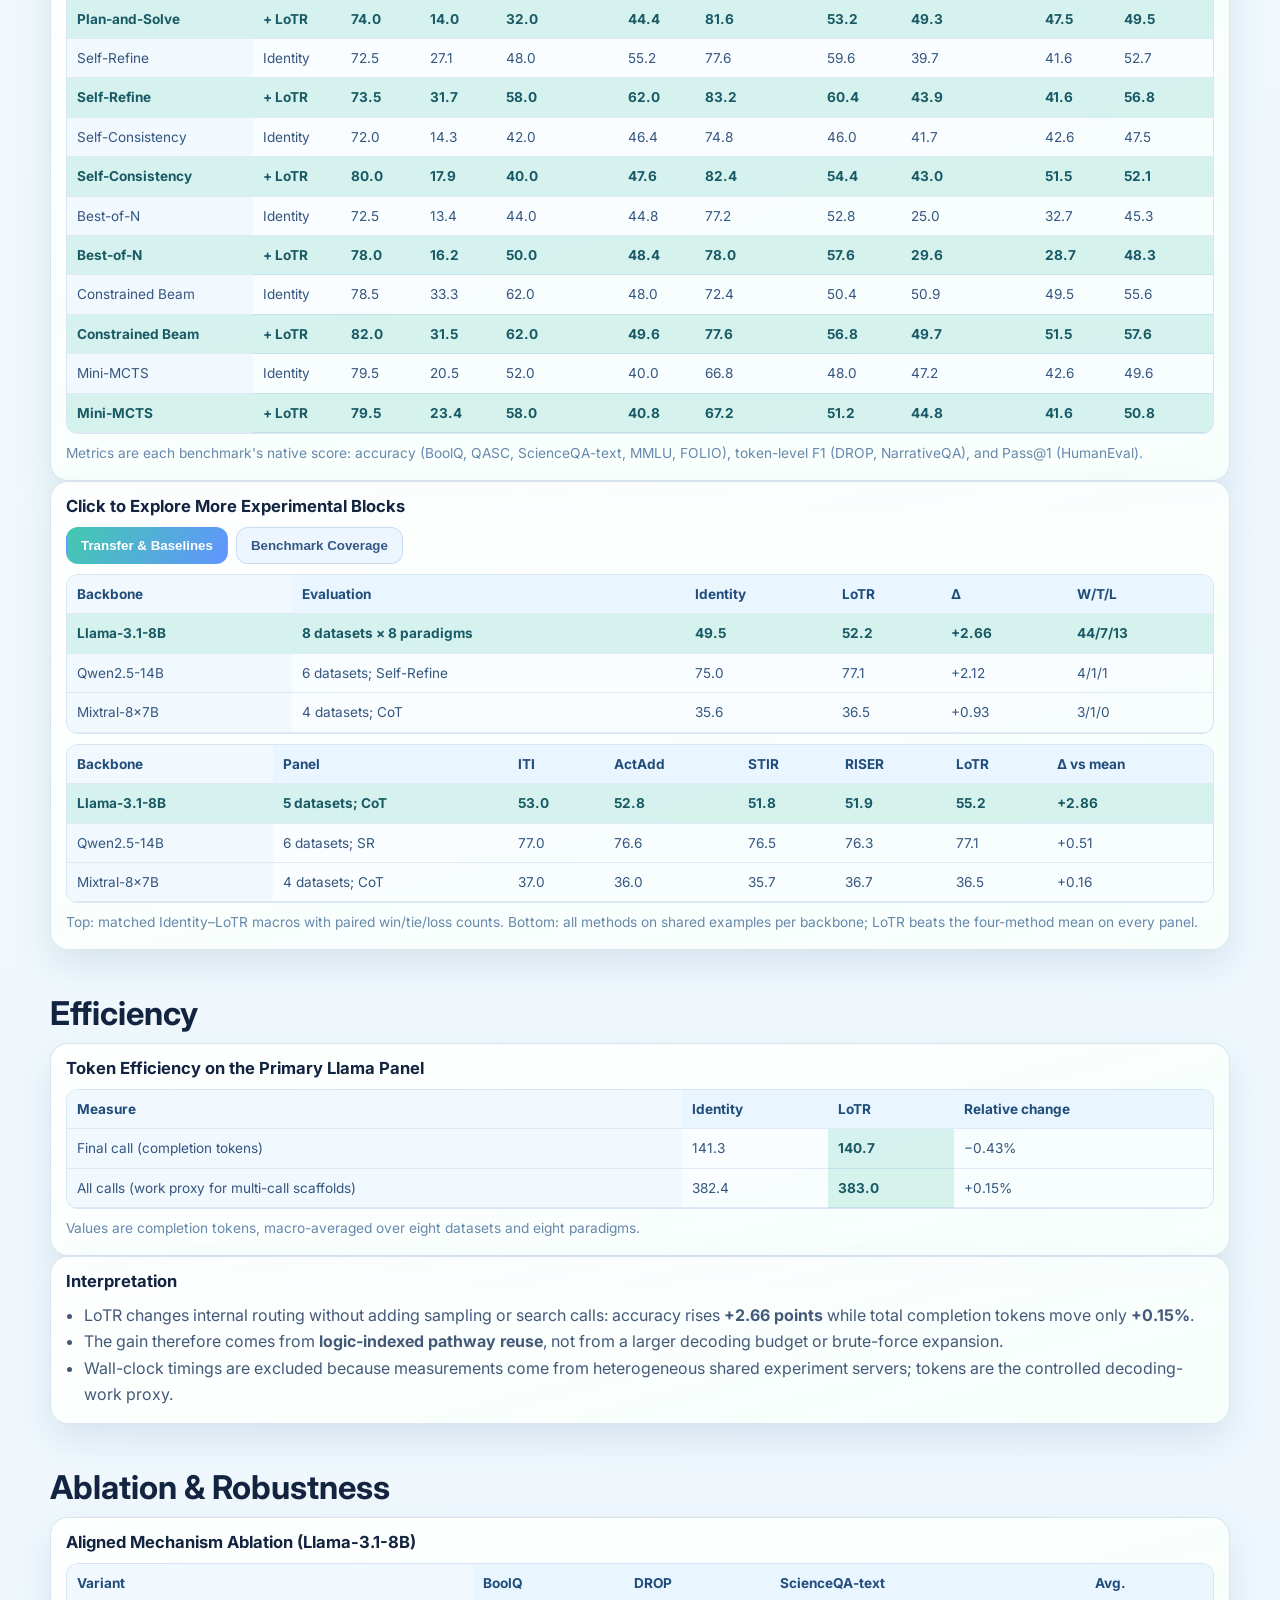
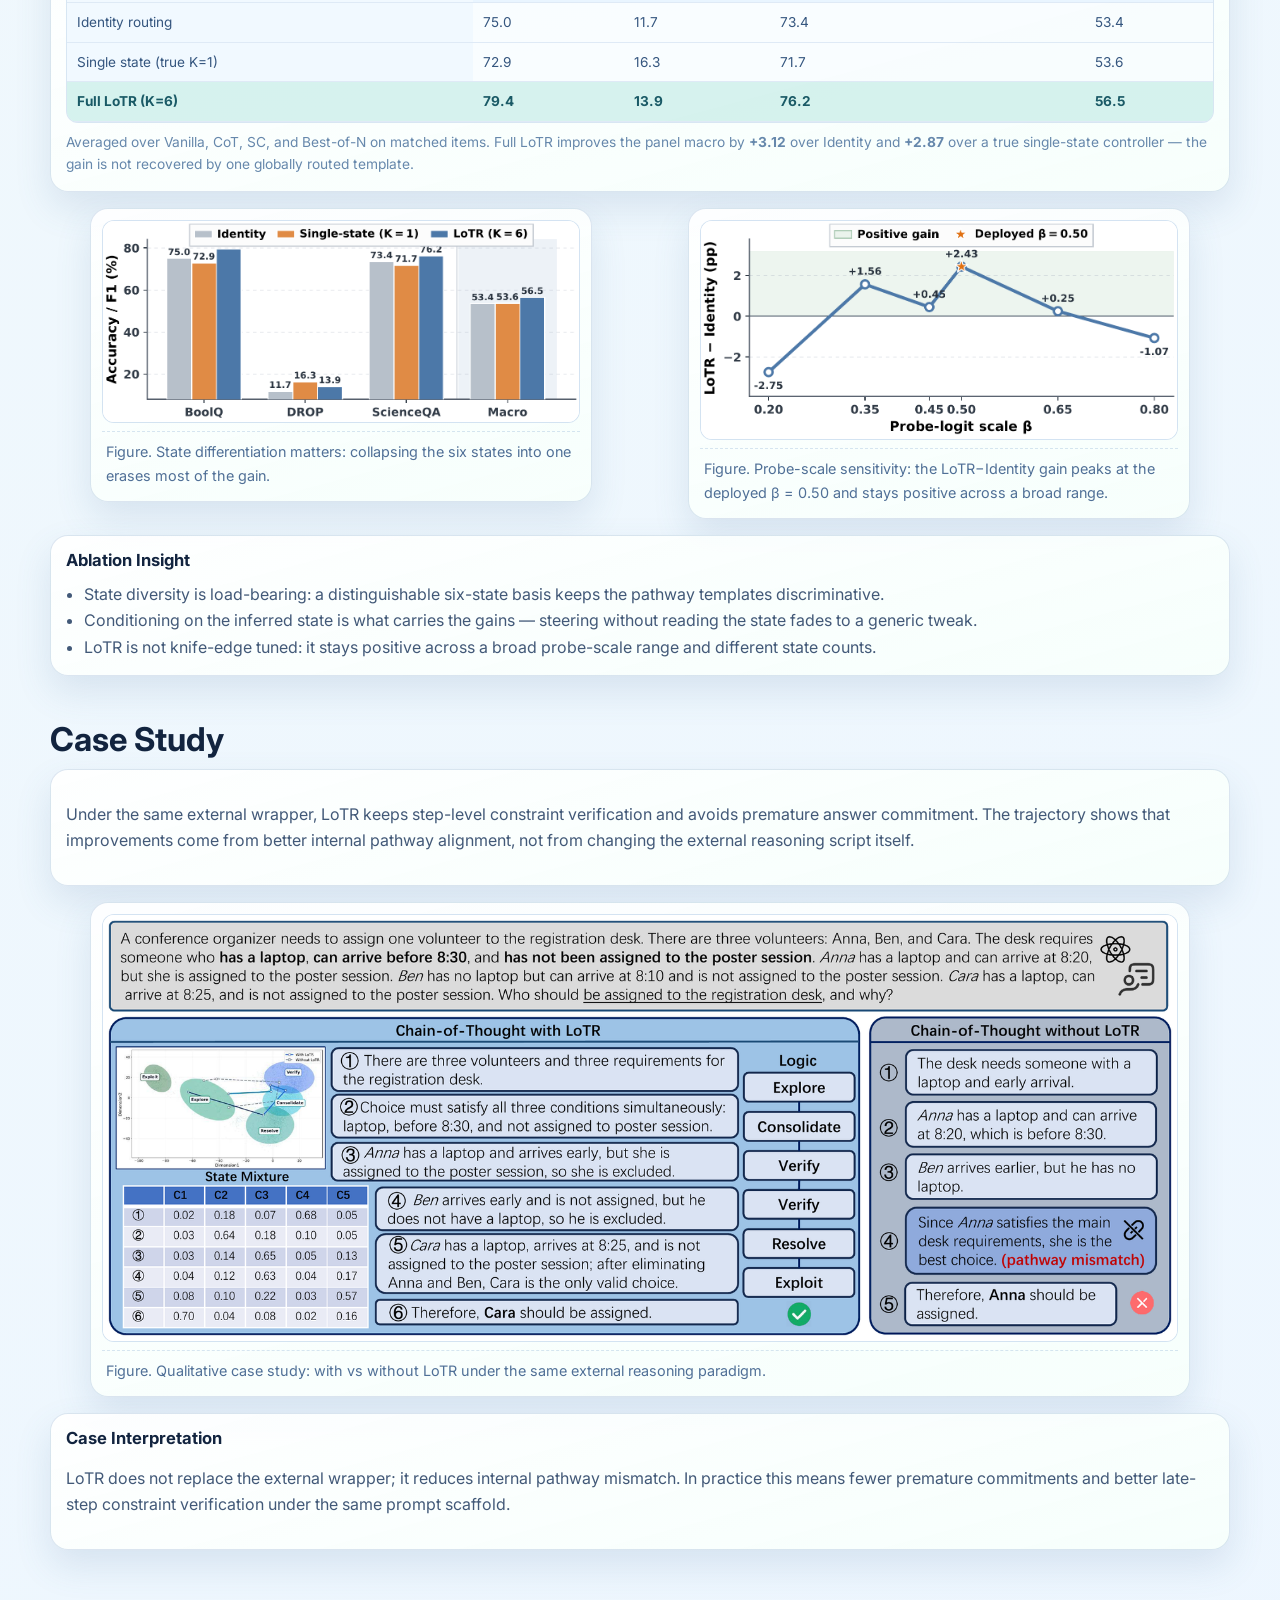
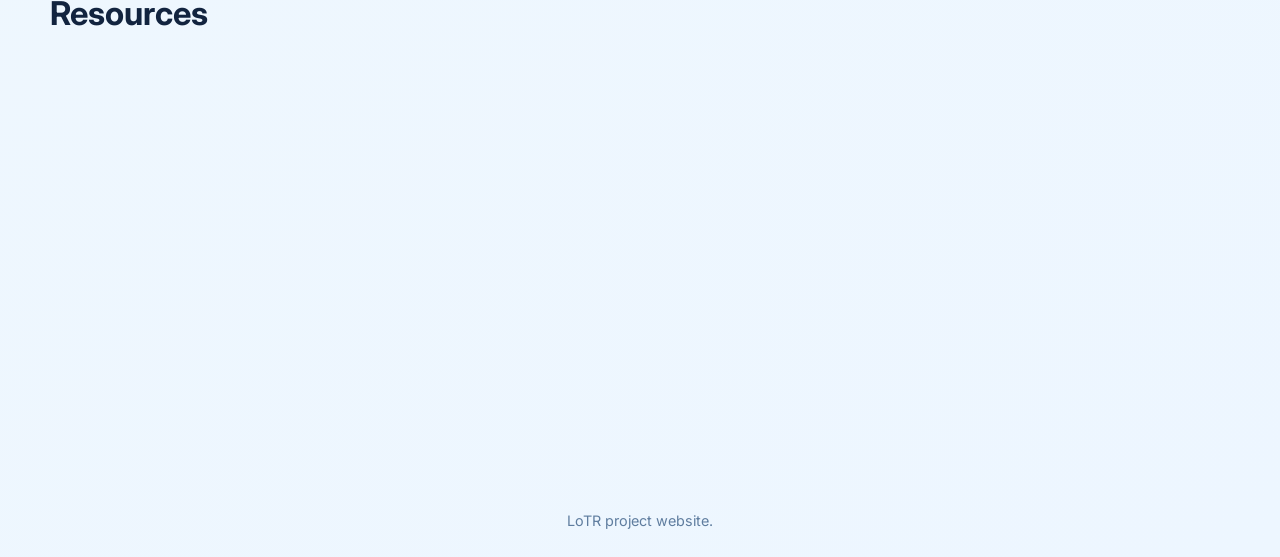
==== commit 3bbc9782: "Deepen method animation: show fixed vs LoTR-routed internal pathway side-by-side (the paper's core c" ====
--- a/index.html
+++ b/index.html
@@ -167,6 +167,8 @@
       .llv-track{height:9px;border-radius:5px;background:rgba(130,150,180,.16);overflow:hidden}
       .llv-track i{display:block;height:100%;width:0;border-radius:5px;transition:width .55s cubic-bezier(.2,.7,.2,1)}
       .llv-headgrid{display:grid;grid-template-columns:repeat(10,1fr);gap:4px}
+      .llv-twogrid{display:grid;grid-template-columns:1fr 1fr;gap:14px}
+      .llv-gsub{font-size:10px;color:var(--ink-soft,#5a6b86);text-align:center;margin-top:6px;line-height:1.3}
       .llv-cell{aspect-ratio:1;border-radius:3px;background:rgba(130,150,180,.16);transition:background .55s cubic-bezier(.2,.7,.2,1)}
       .llv-glab{display:flex;justify-content:space-between;font:600 10.5px/1 Inter;color:var(--ink-soft,#7f8ca6);margin-top:8px}
       .llv-cap{margin:16px 2px 0;color:var(--ink-soft,#5a6b86);font-size:13.5px;line-height:1.6}
@@ -186,8 +188,11 @@
               <div class="llv-states" id="llvStates"></div>
             </div>
             <div class="llv-panel">
-              <h5>routed head gate &nbsp;=&nbsp; &Sigma;<sub>k</sub> q<sub>t</sub>(k) · M<sub>k</sub></h5>
-              <div class="llv-headgrid" id="llvGrid"></div>
+              <h5>internal pathway &mdash; <span style="color:#9aa7bb">fixed</span> &nbsp;vs&nbsp; <span style="color:var(--blue,#5b8def)">LoTR-routed</span> &nbsp;=&nbsp; &Sigma;<sub>k</sub> q<sub>t</sub>(k) · M<sub>k</sub></h5>
+              <div class="llv-twogrid">
+                <div><div class="llv-headgrid" id="llvFixed"></div><div class="llv-gsub">same gate every step &mdash; mismatched</div></div>
+                <div><div class="llv-headgrid" id="llvGrid"></div><div class="llv-gsub">re-blended to the step&rsquo;s logic</div></div>
+              </div>
               <div class="llv-glab"><span>layer × attention head</span><span id="llvStep">step 1</span></div>
             </div>
           </div>
@@ -594,6 +599,11 @@
       row.innerHTML='<span class="lab" style="color:rgb('+s.c.join(',')+')">'+s.n+'</span><span class="llv-track"><i style="background:rgb('+s.c.join(',')+')"></i></span>';
       stEl.appendChild(row); return row.querySelector('i');});
     var cells=[]; for(var i=0;i<N;i++){var c=document.createElement('div'); c.className='llv-cell'; grid.appendChild(c); cells.push(c);}
+    // fixed "one-size-fits-all" pathway: a single static gate (mean of templates), muted — never re-blends
+    var fixed=document.getElementById('llvFixed');
+    if(fixed){ for(var fn=0;fn<N;fn++){var fc=document.createElement('div'); fc.className='llv-cell';
+      var m=0; for(var fk=0;fk<STATES.length;fk++) m+=TPL[fk][fn]; m/=STATES.length;
+      fc.style.background='rgba(150,167,187,'+(0.14+m*0.5).toFixed(3)+')'; fixed.appendChild(fc); } }
     function render(i){
       var q=ex.steps[i][1];
       chipEls.forEach(function(d,k){d.classList.toggle('on',k<=i); d.classList.toggle('cur',k===i);});
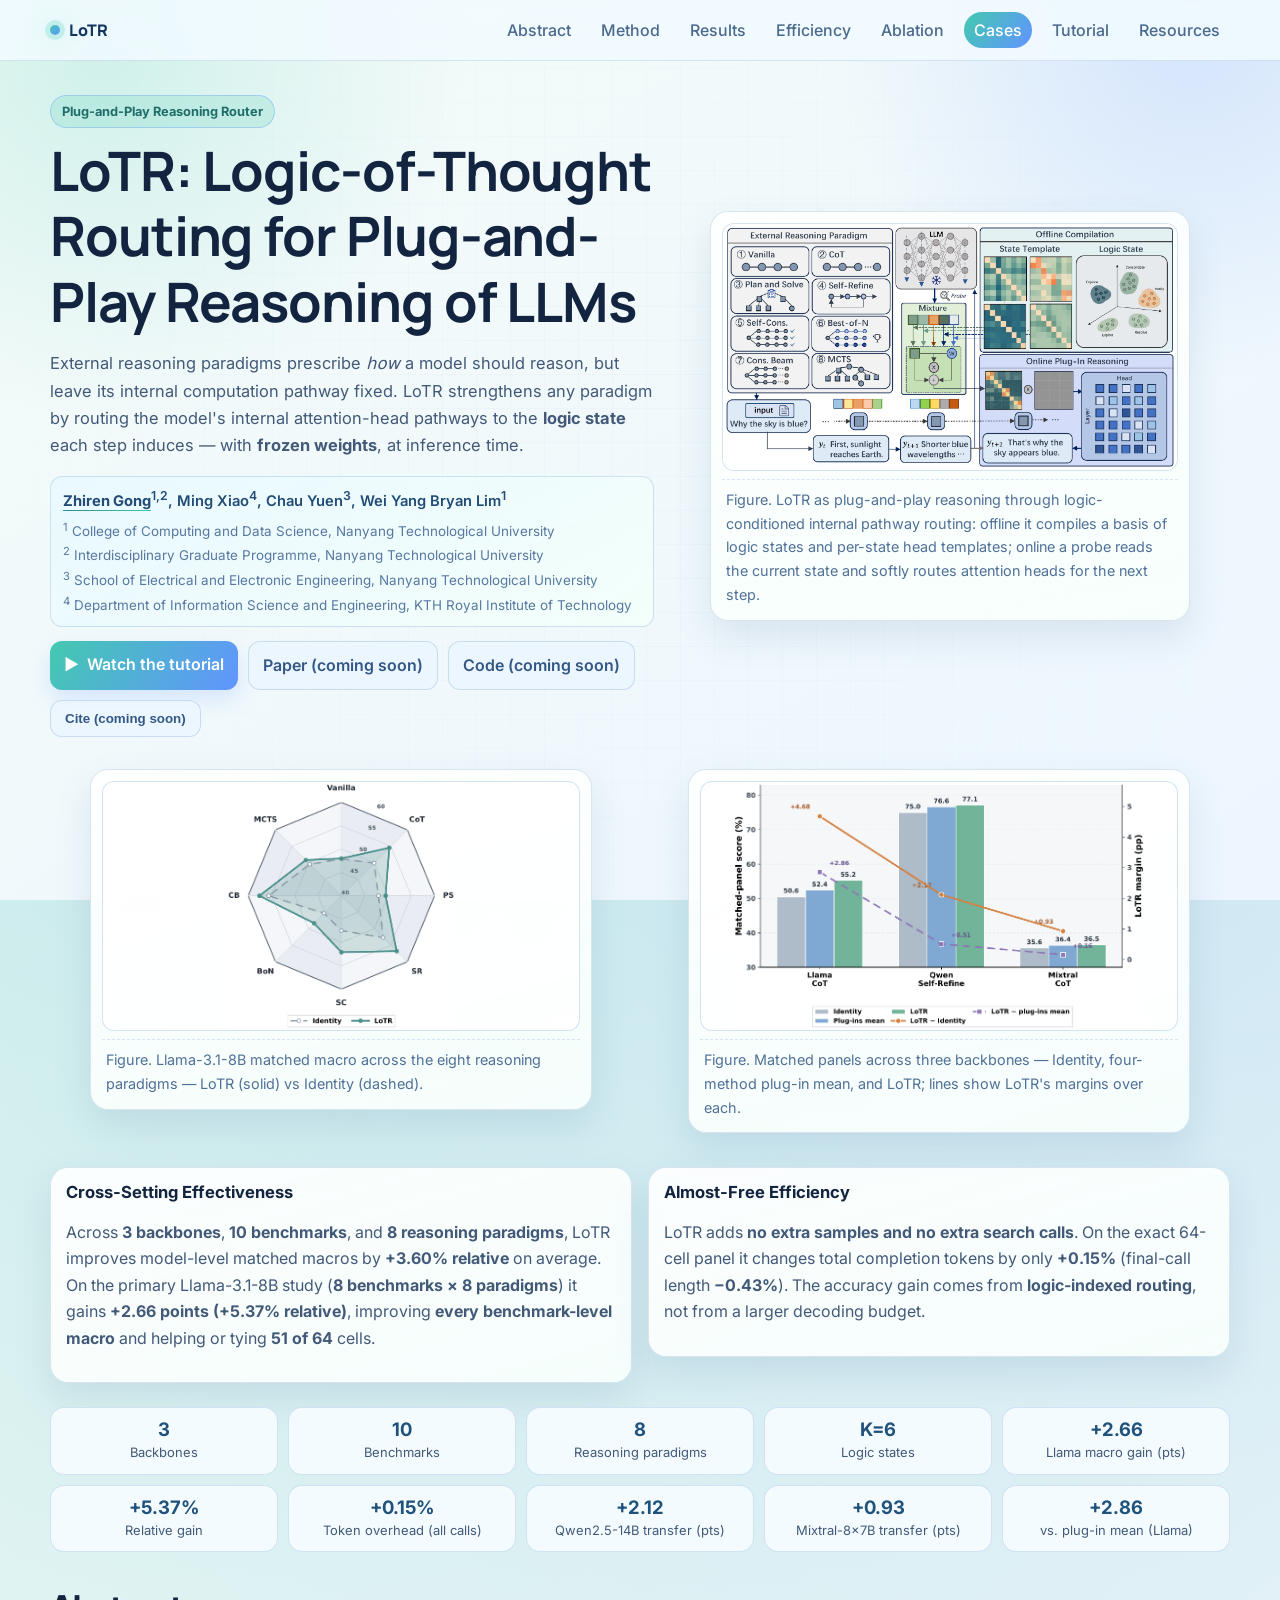
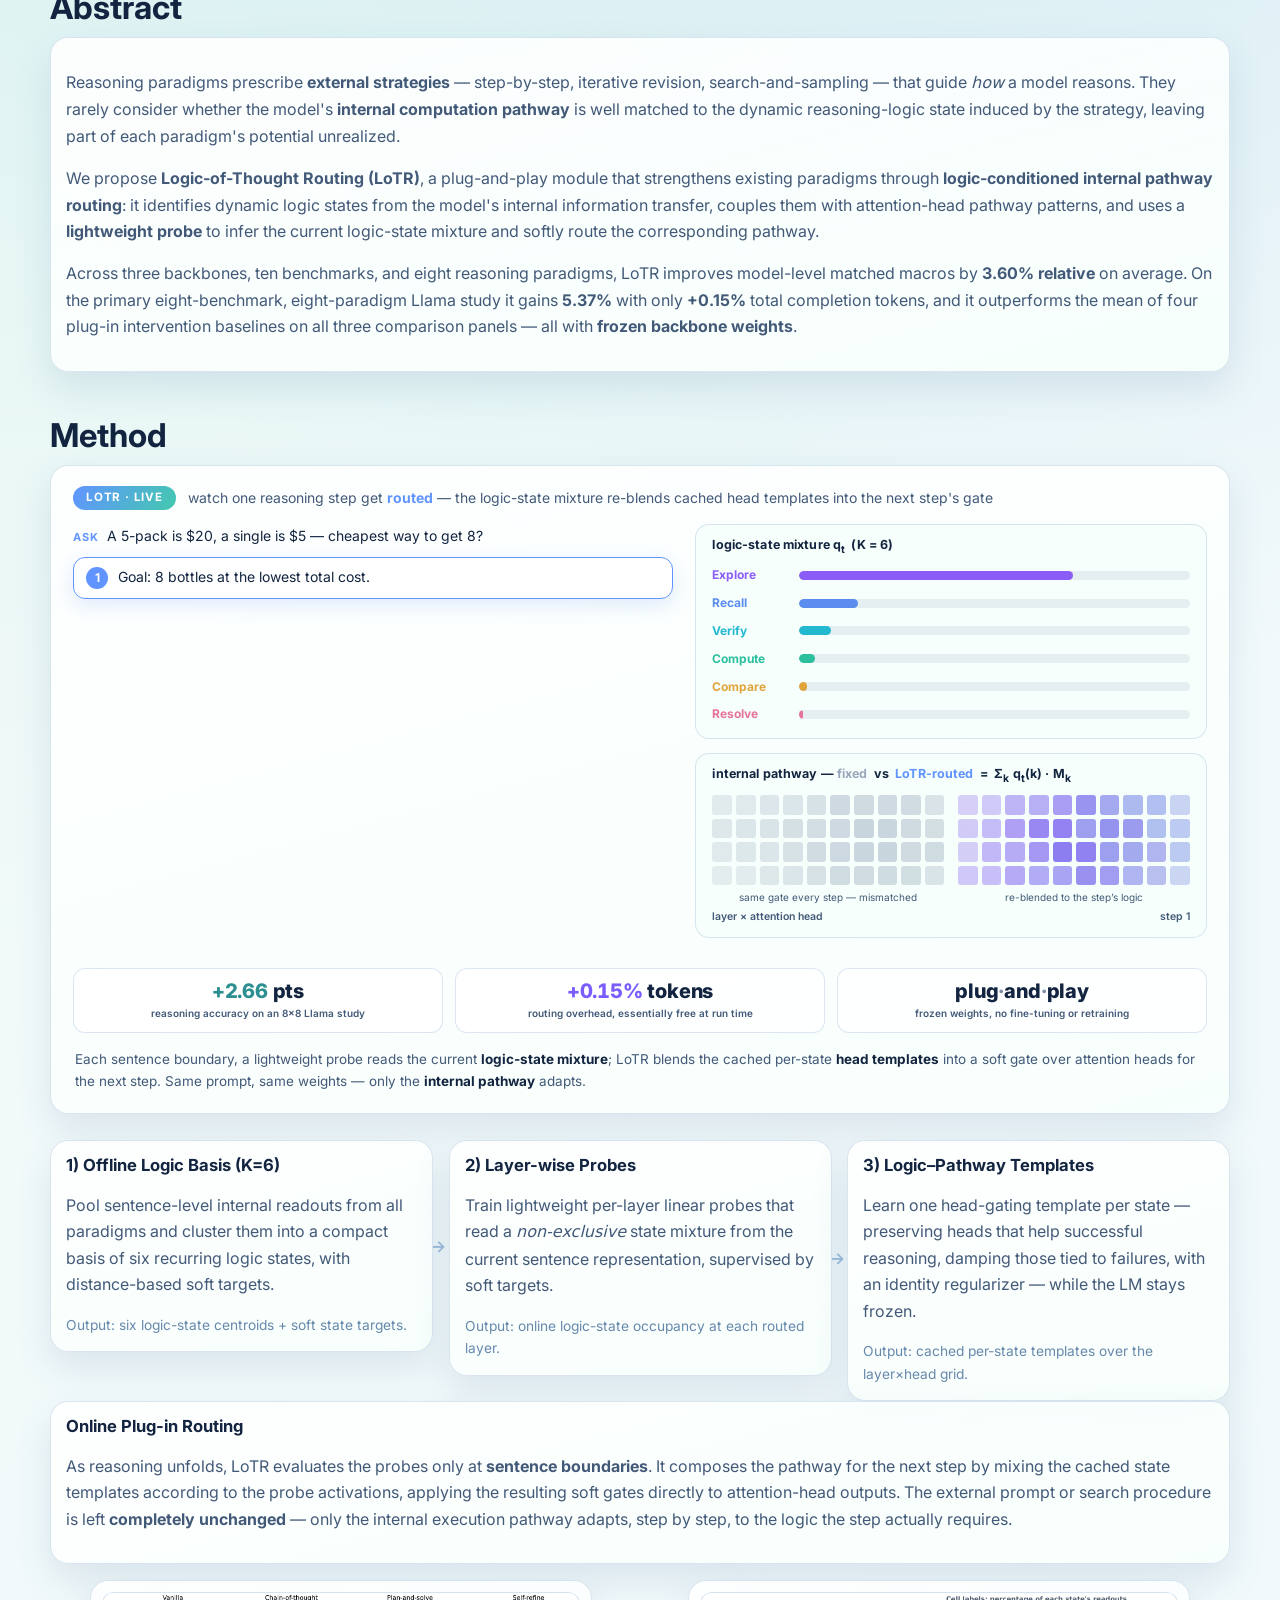
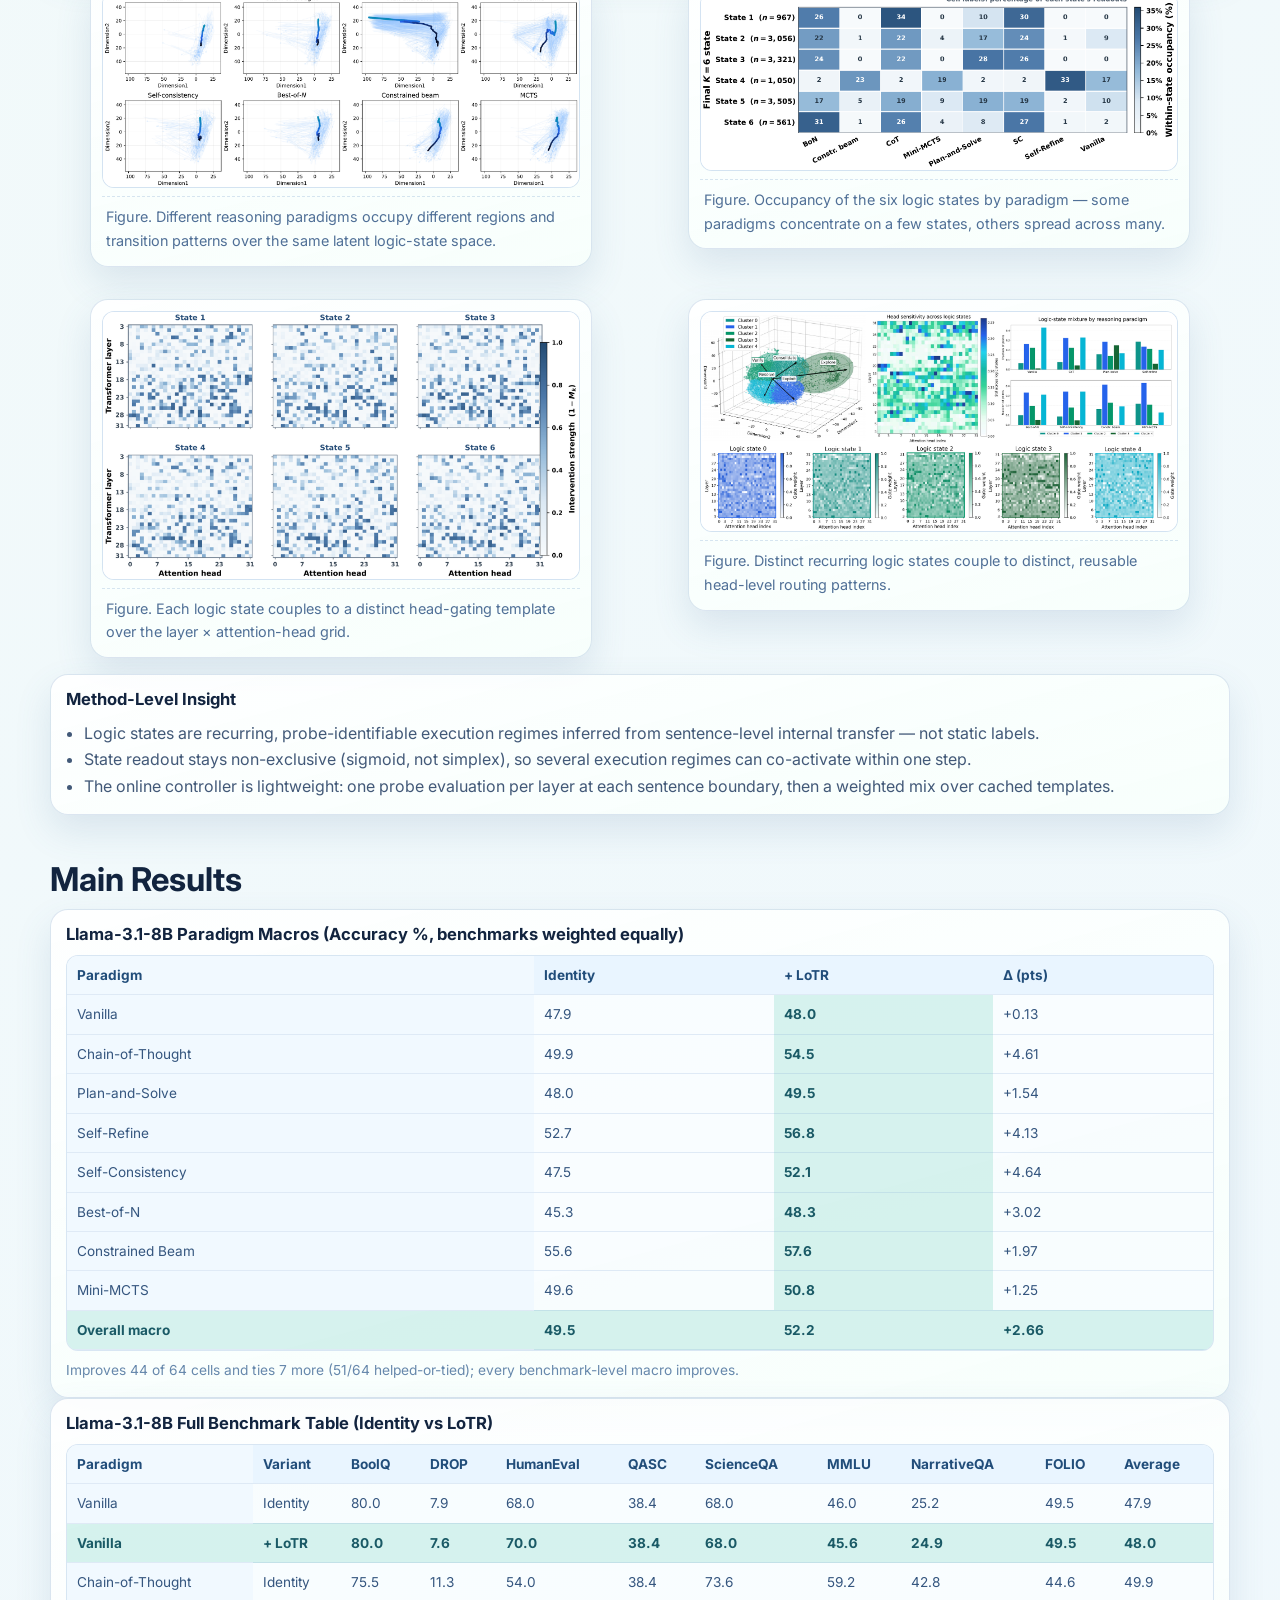
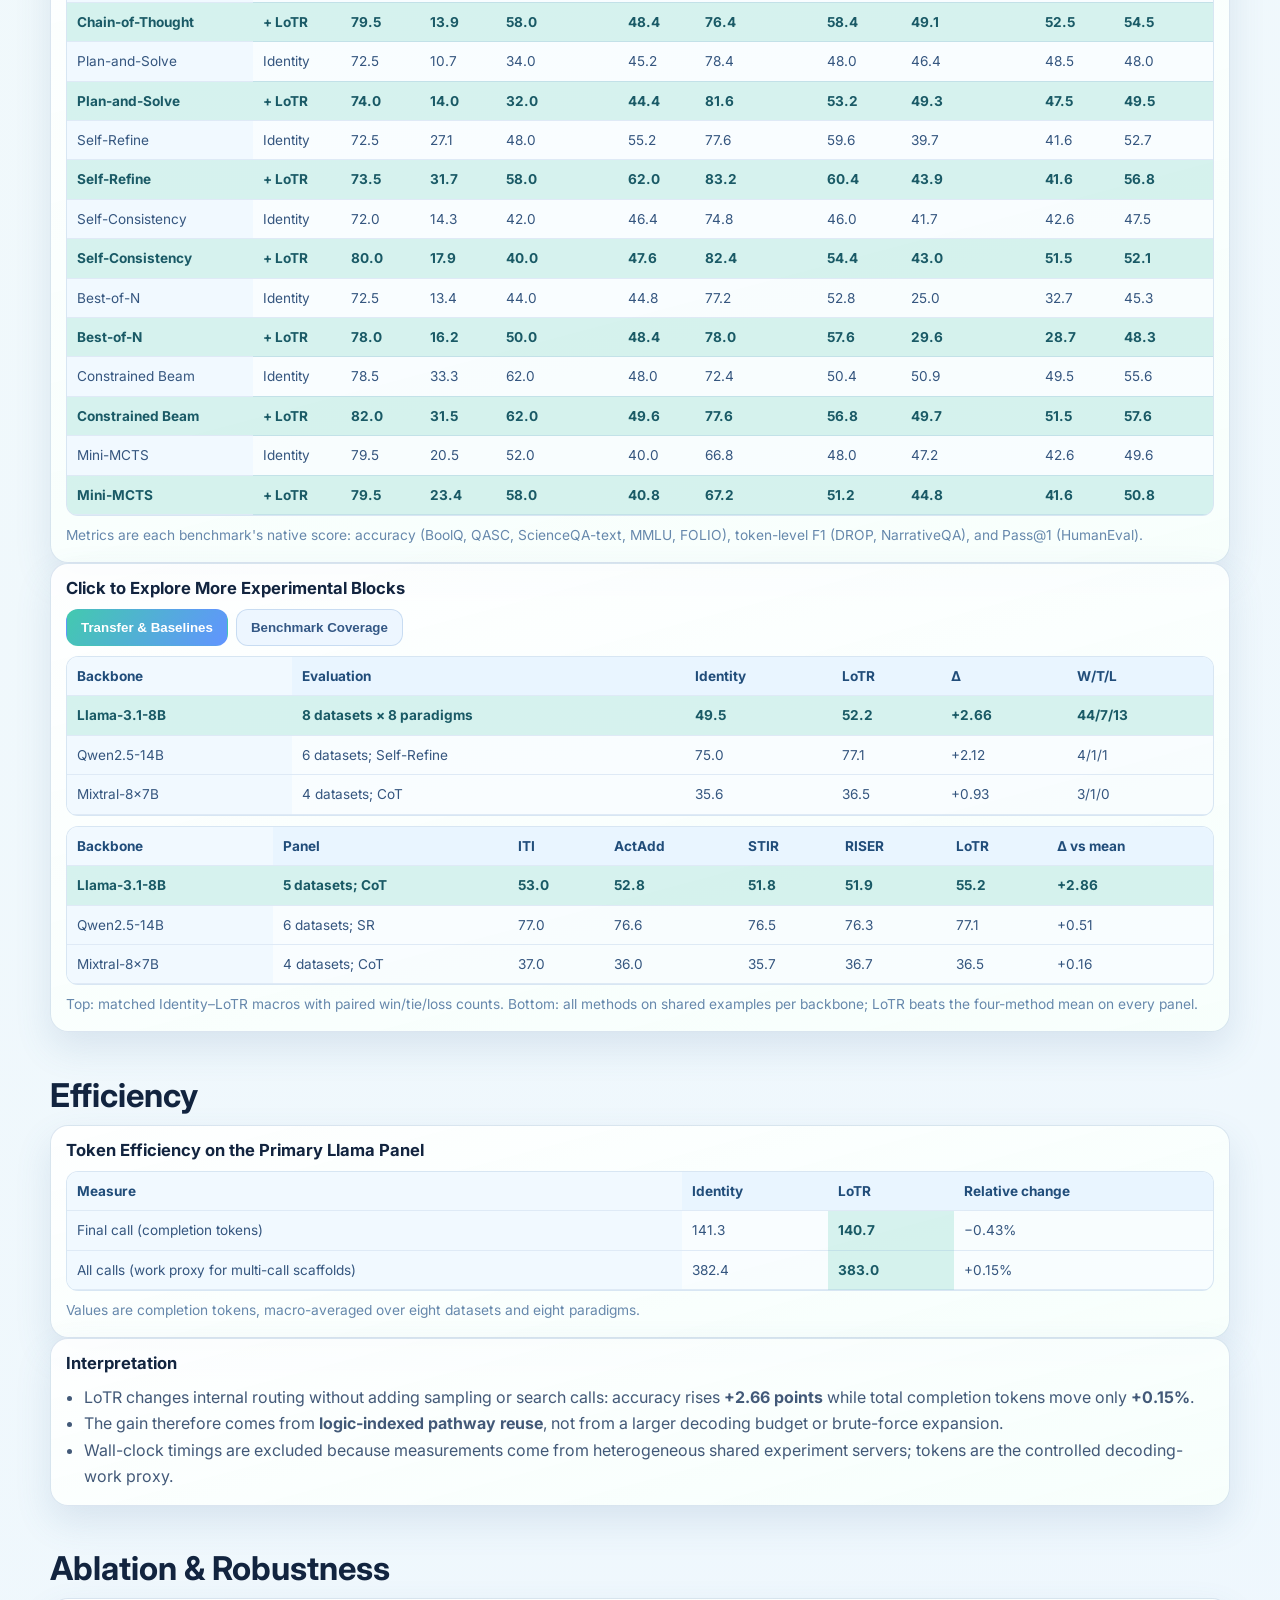
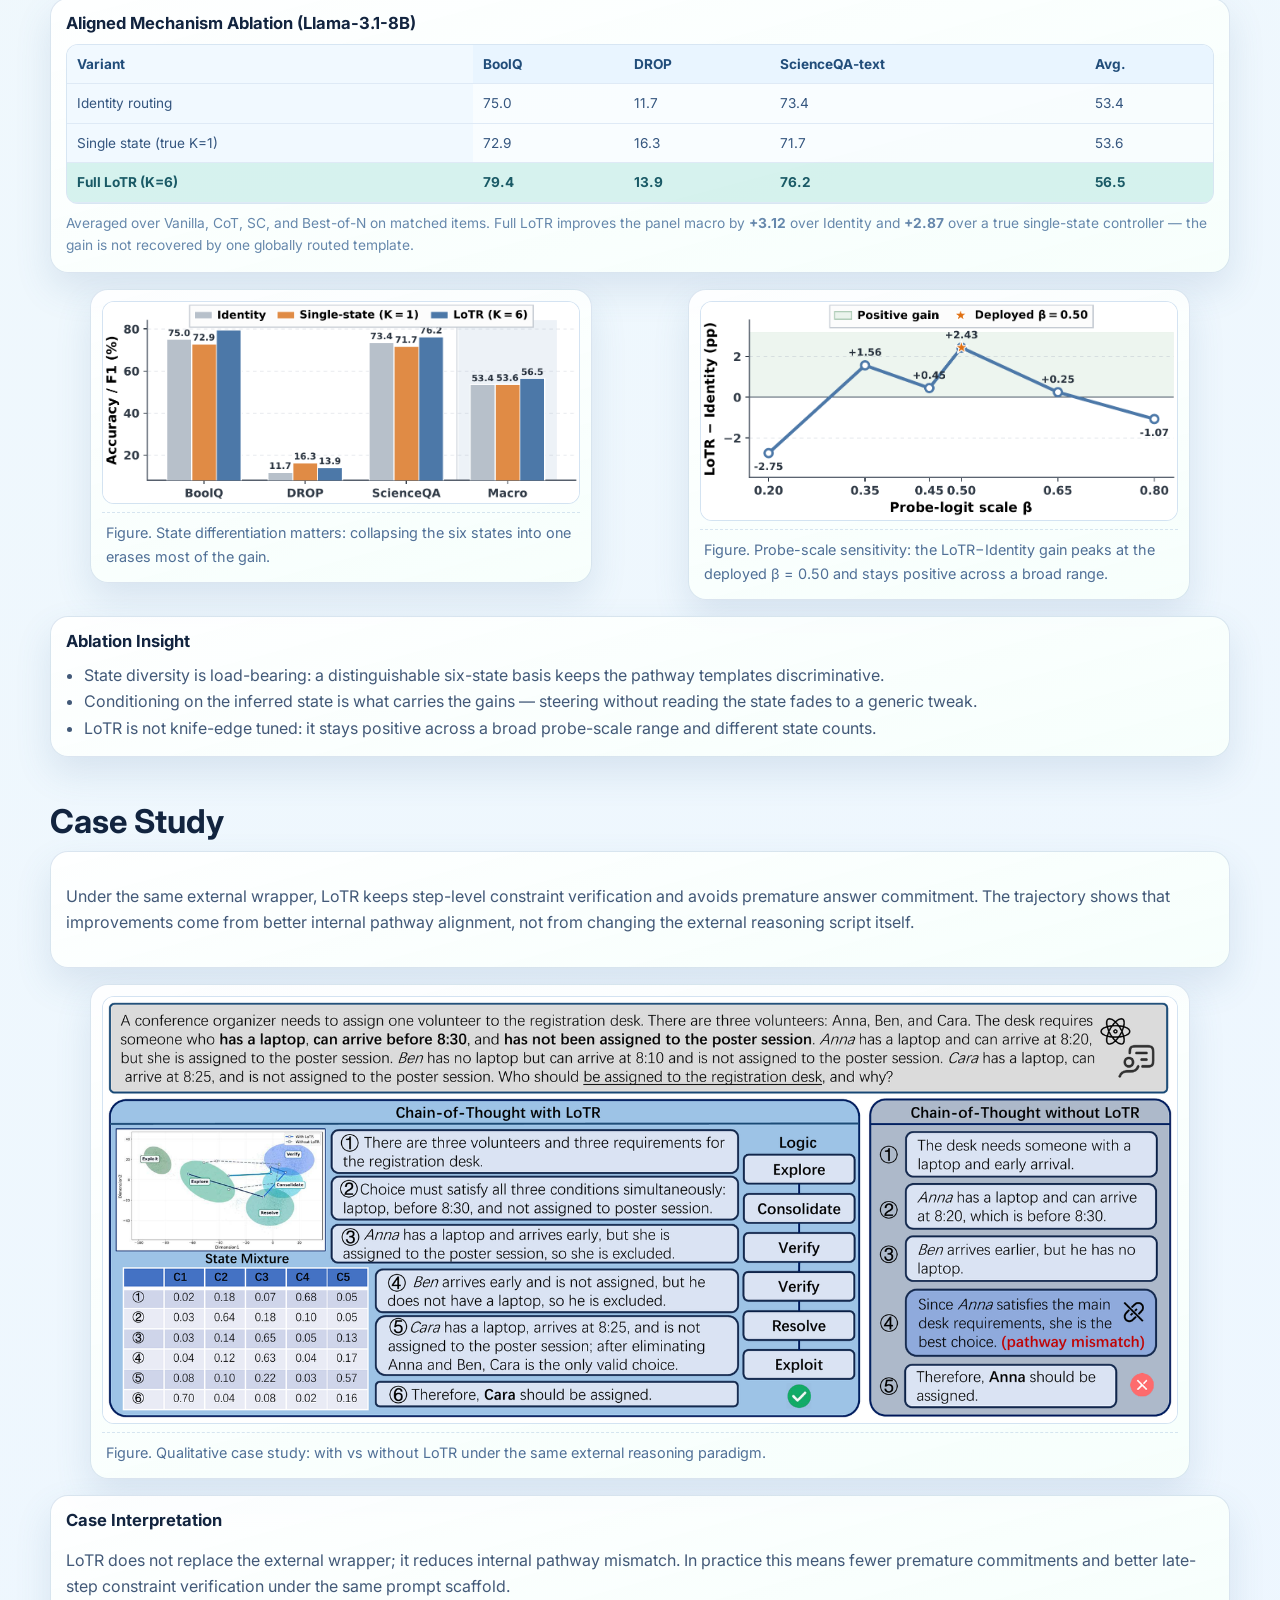
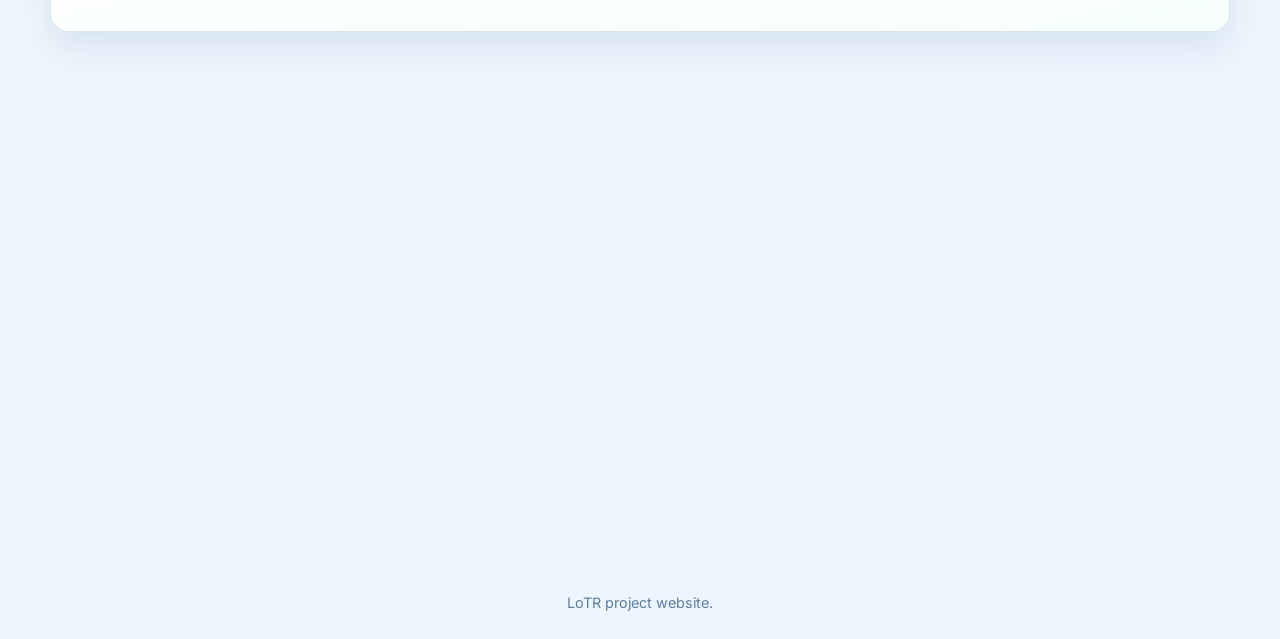
==== commit 7cc65e36: "Live figure: add result stat row (+2.66 pts on 8x8 Llama, +0.15% tokens, plug-and-play frozen weight" ====
--- a/index.html
+++ b/index.html
@@ -173,6 +173,12 @@
       .llv-glab{display:flex;justify-content:space-between;font:600 10.5px/1 Inter;color:var(--ink-soft,#7f8ca6);margin-top:8px}
       .llv-cap{margin:16px 2px 0;color:var(--ink-soft,#5a6b86);font-size:13.5px;line-height:1.6}
       .llv-cap b{color:var(--ink,#1a2740)}
+      .llv-stats{display:grid;grid-template-columns:repeat(3,1fr);gap:12px;margin-top:16px}
+      @media(max-width:620px){.llv-stats{grid-template-columns:1fr}}
+      .llv-stat{border:1px solid var(--line,rgba(100,130,170,.22));border-radius:12px;padding:12px 14px;text-align:center;background:var(--panel,rgba(255,255,255,.9))}
+      .llv-stat .big{font:800 20px/1.05 Inter;color:var(--ink,#1a2740);font-variant-numeric:tabular-nums;letter-spacing:-.01em}
+      .llv-stat .big .t{color:var(--teal,#2bbf9e)}.llv-stat .big .p{color:#7b5cff}
+      .llv-stat .lab{font:600 10px/1.35 Inter;color:var(--ink-soft,#5a6b86);margin-top:5px}
       </style>
       <figure class="card figure-card llv" aria-label="Live demonstration of LoTR logic-conditioned routing">
         <div class="llv-head"><span class="llv-badge">LoTR · live</span>
@@ -196,6 +202,11 @@
               <div class="llv-glab"><span>layer × attention head</span><span id="llvStep">step 1</span></div>
             </div>
           </div>
+        </div>
+        <div class="llv-stats">
+          <div class="llv-stat"><div class="big"><span class="t">+2.66</span> pts</div><div class="lab">reasoning accuracy on an 8&times;8 Llama study</div></div>
+          <div class="llv-stat"><div class="big"><span class="p">+0.15%</span> tokens</div><div class="lab">routing overhead, essentially free at run time</div></div>
+          <div class="llv-stat"><div class="big">plug<span style="color:#7f8ca6">·</span>and<span style="color:#7f8ca6">·</span>play</div><div class="lab">frozen weights, no fine-tuning or retraining</div></div>
         </div>
         <p class="llv-cap">Each sentence boundary, a lightweight probe reads the current <b>logic-state mixture</b>; LoTR blends the cached per-state <b>head templates</b> into a soft gate over attention heads for the next step. Same prompt, same weights — only the <b>internal pathway</b> adapts.</p>
       </figure>
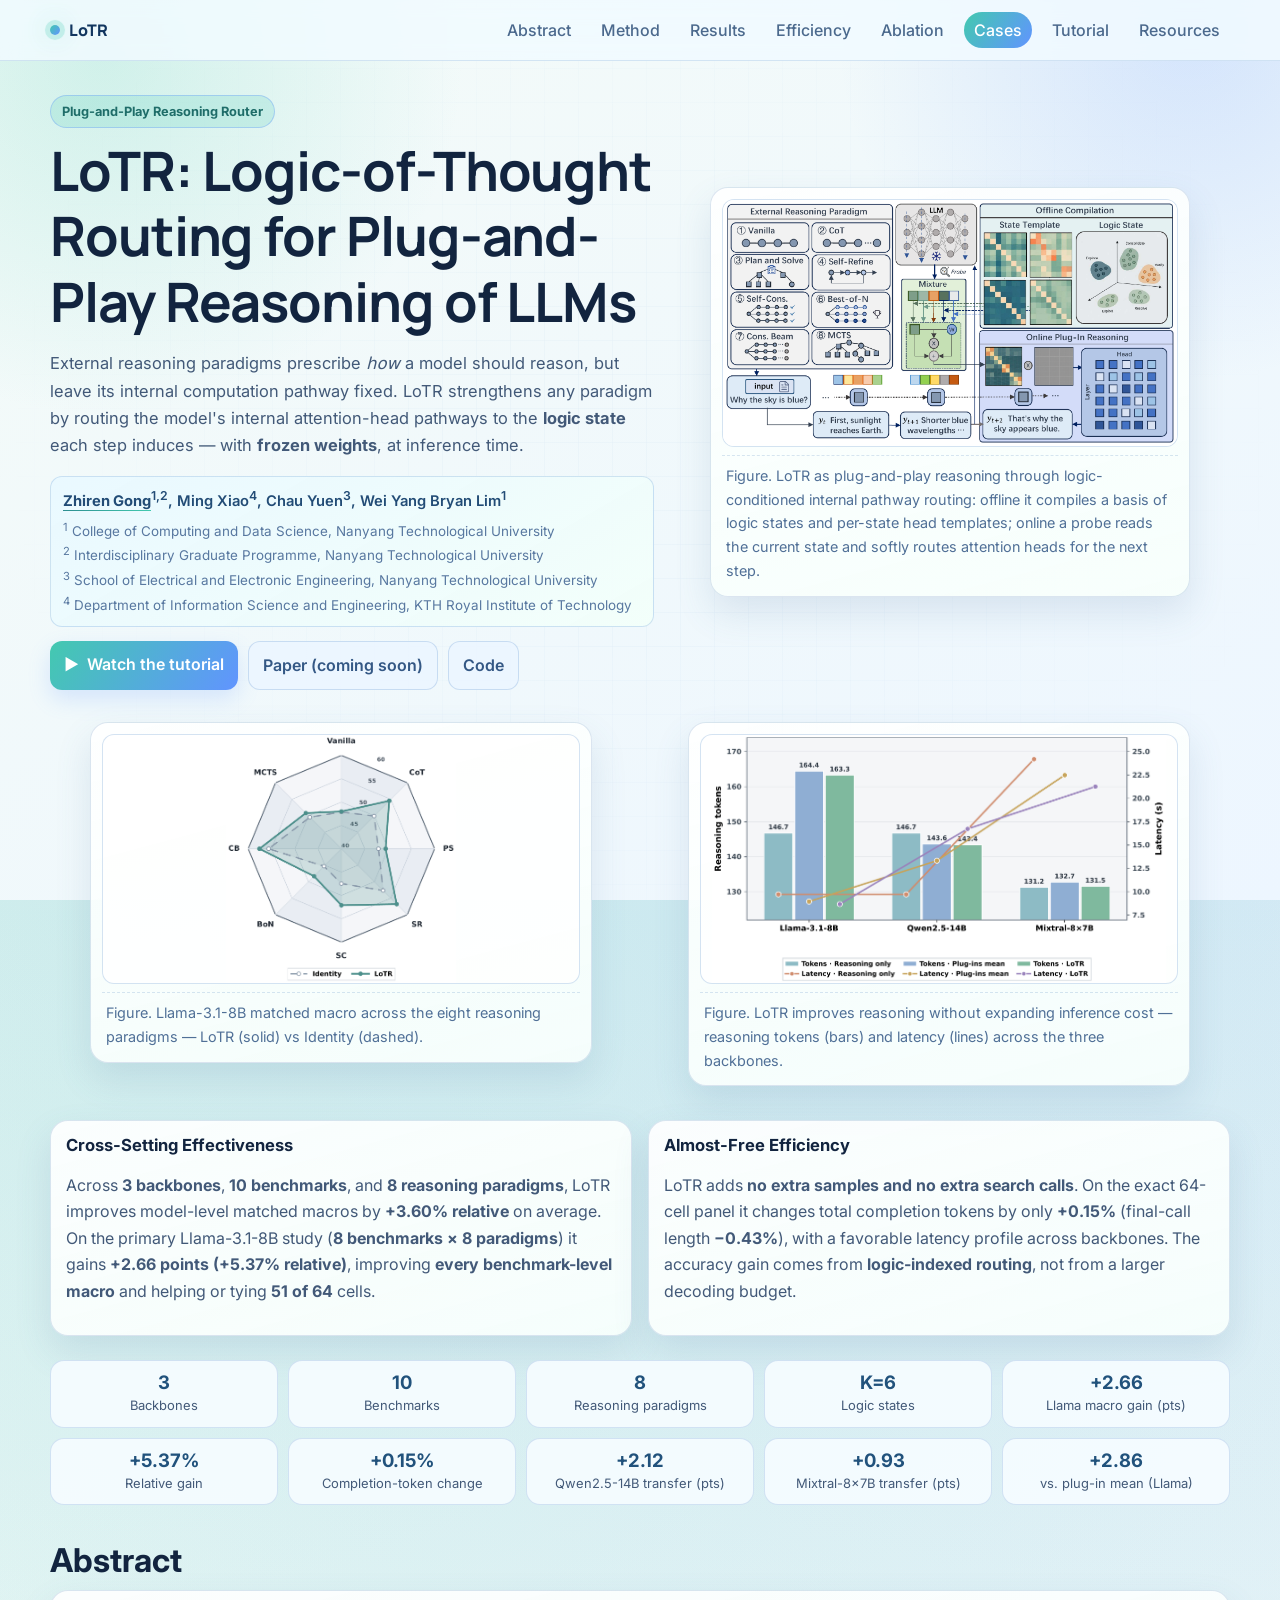
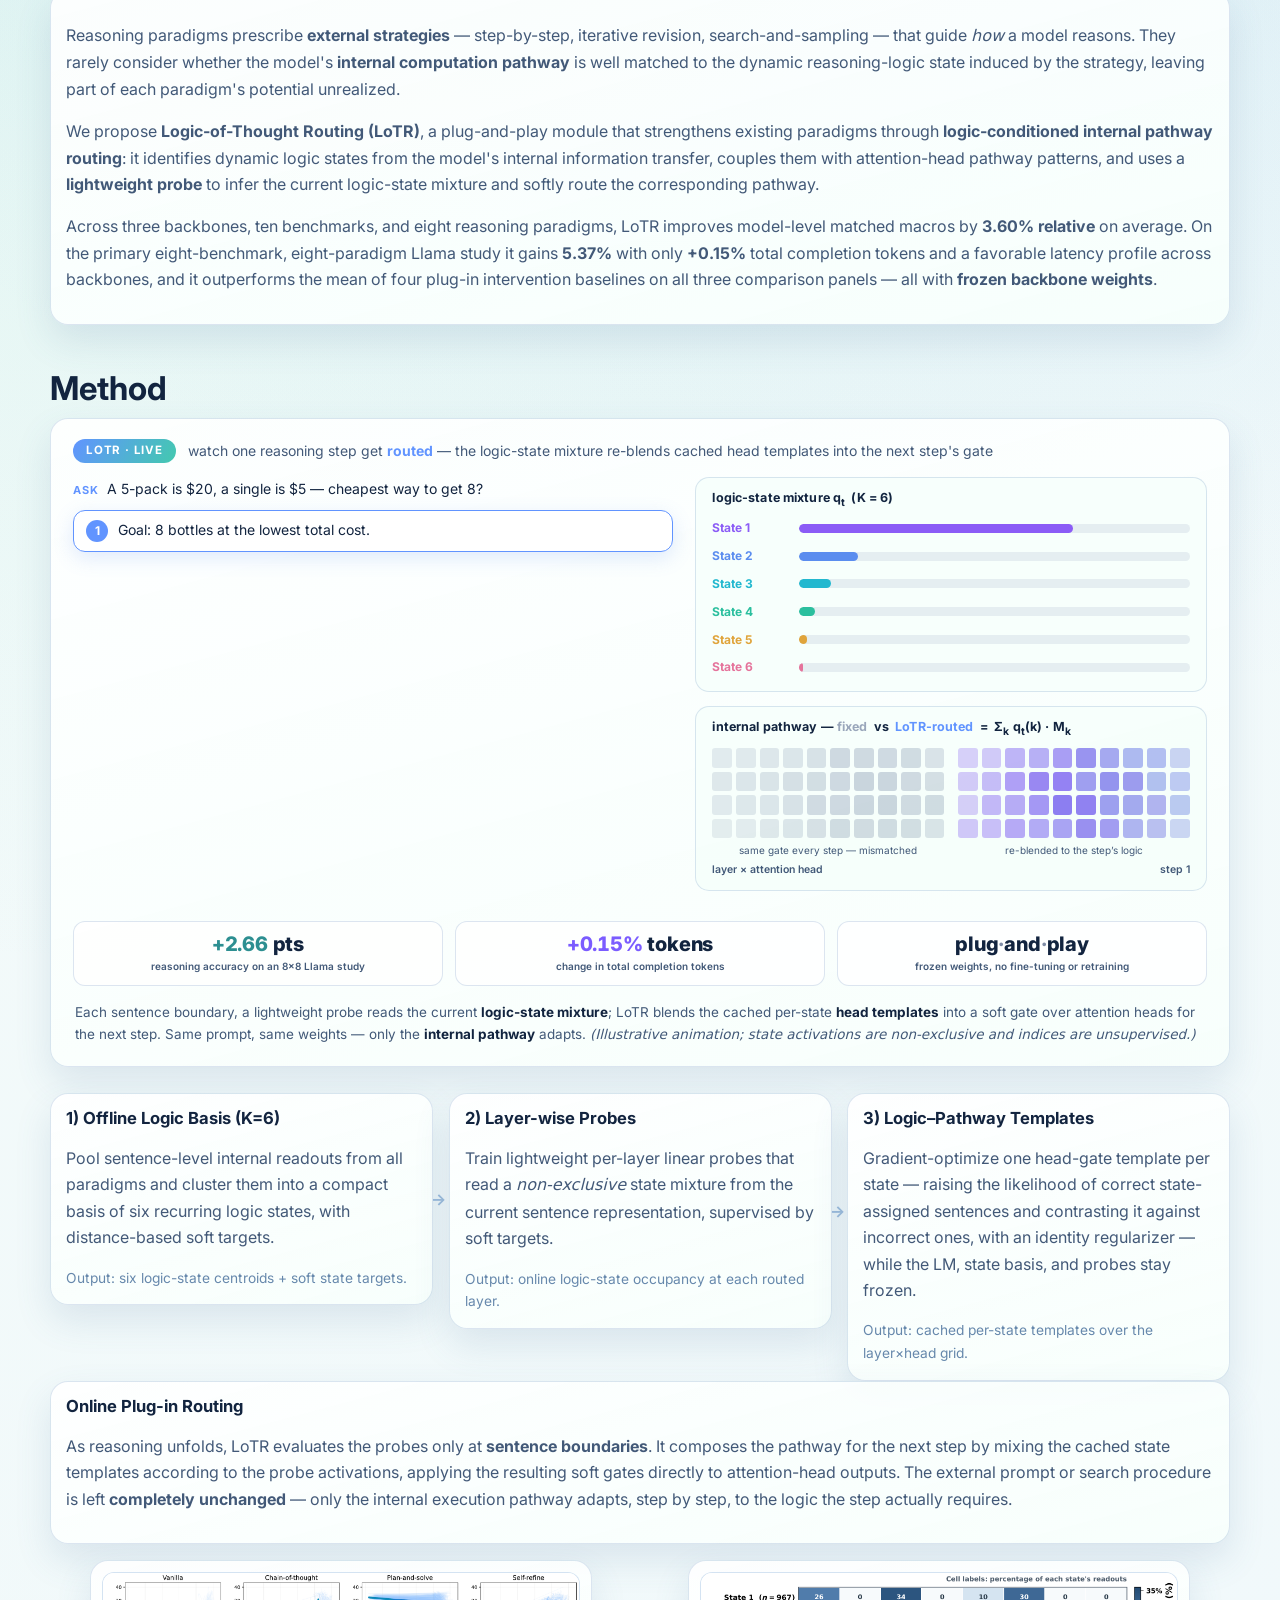
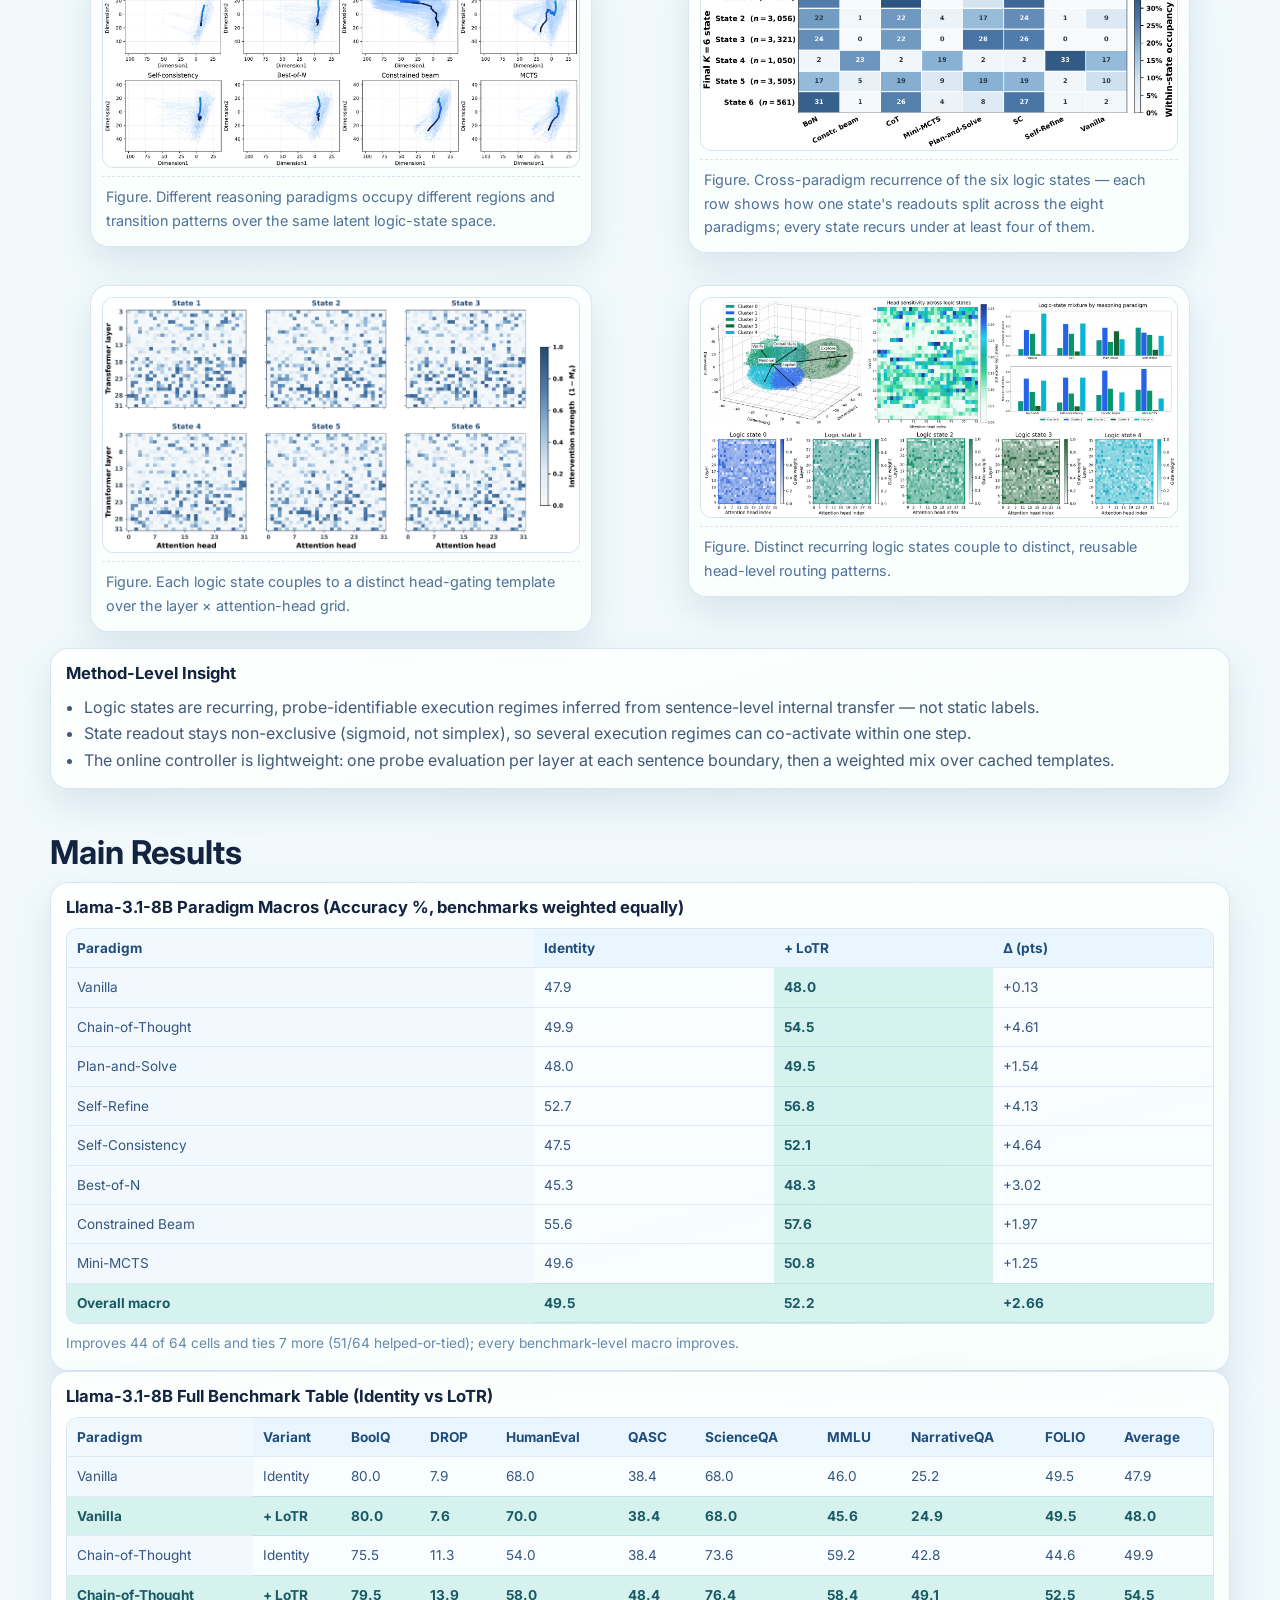
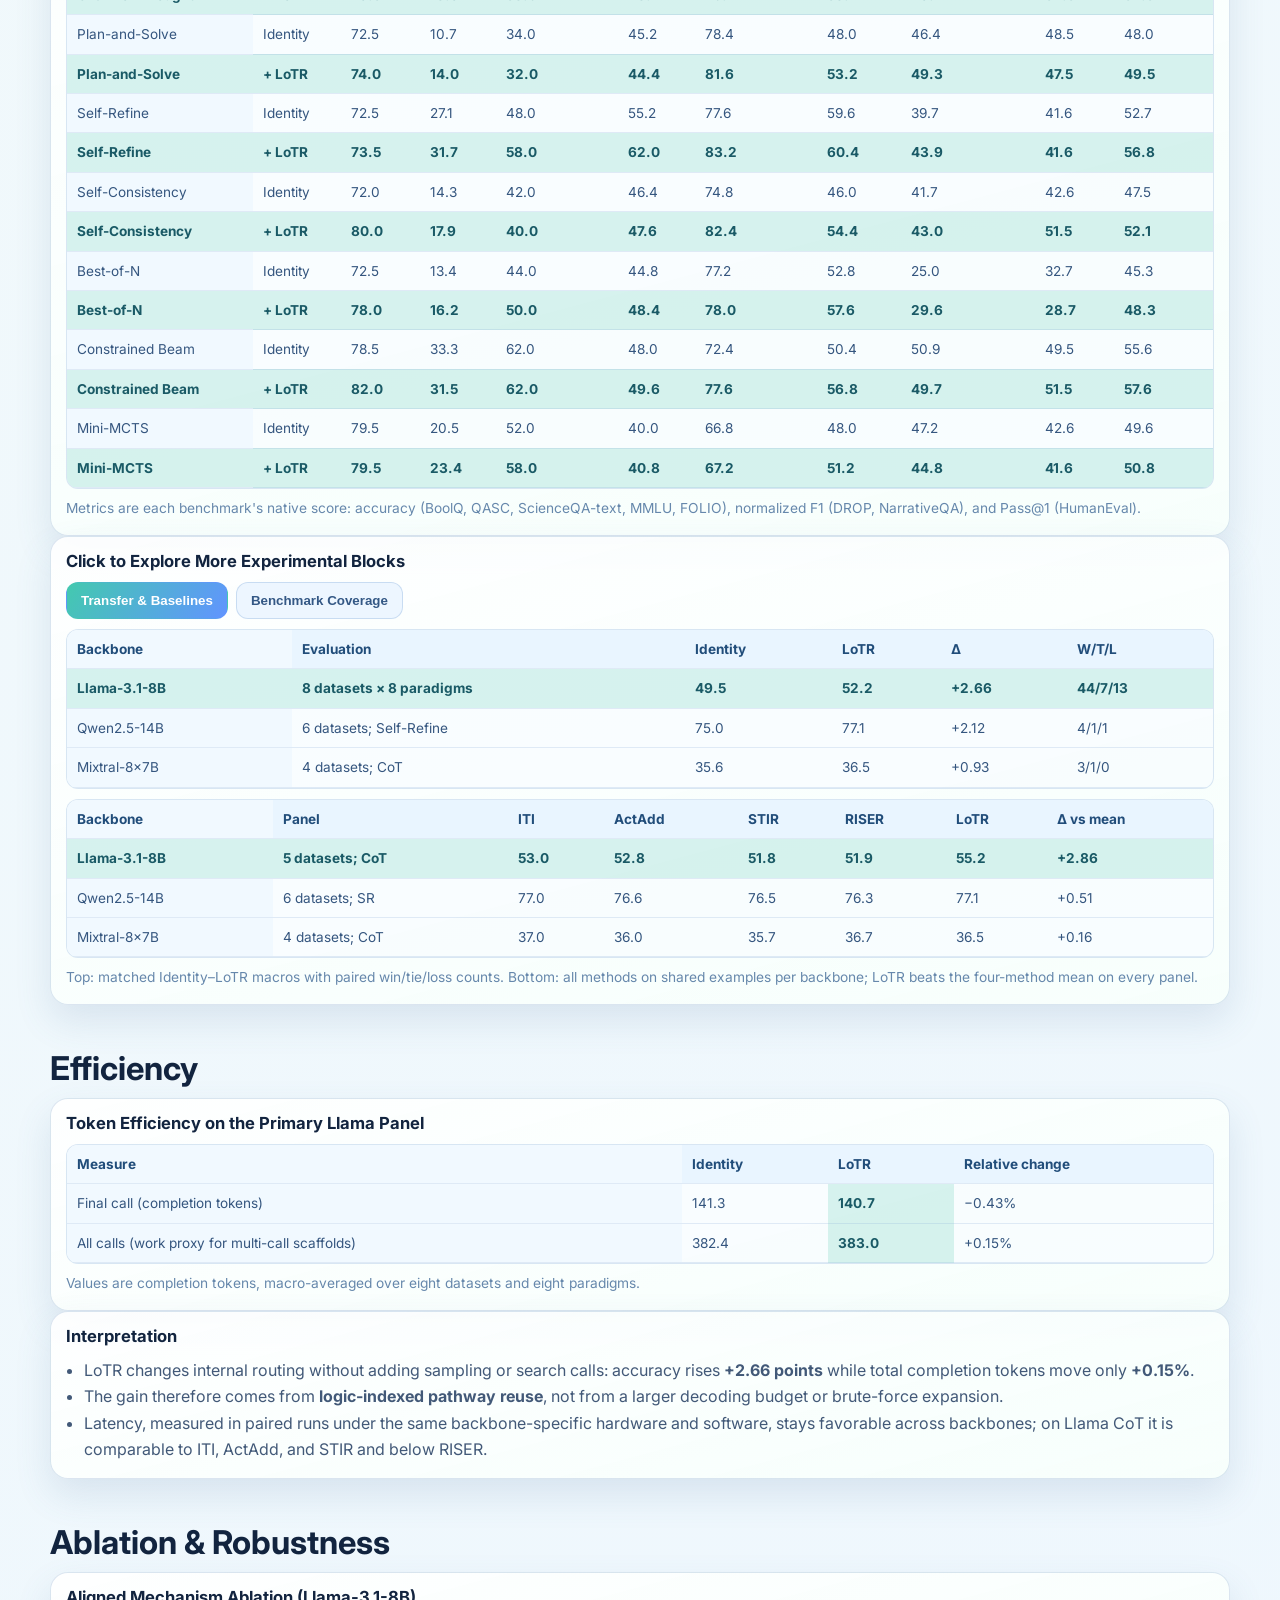
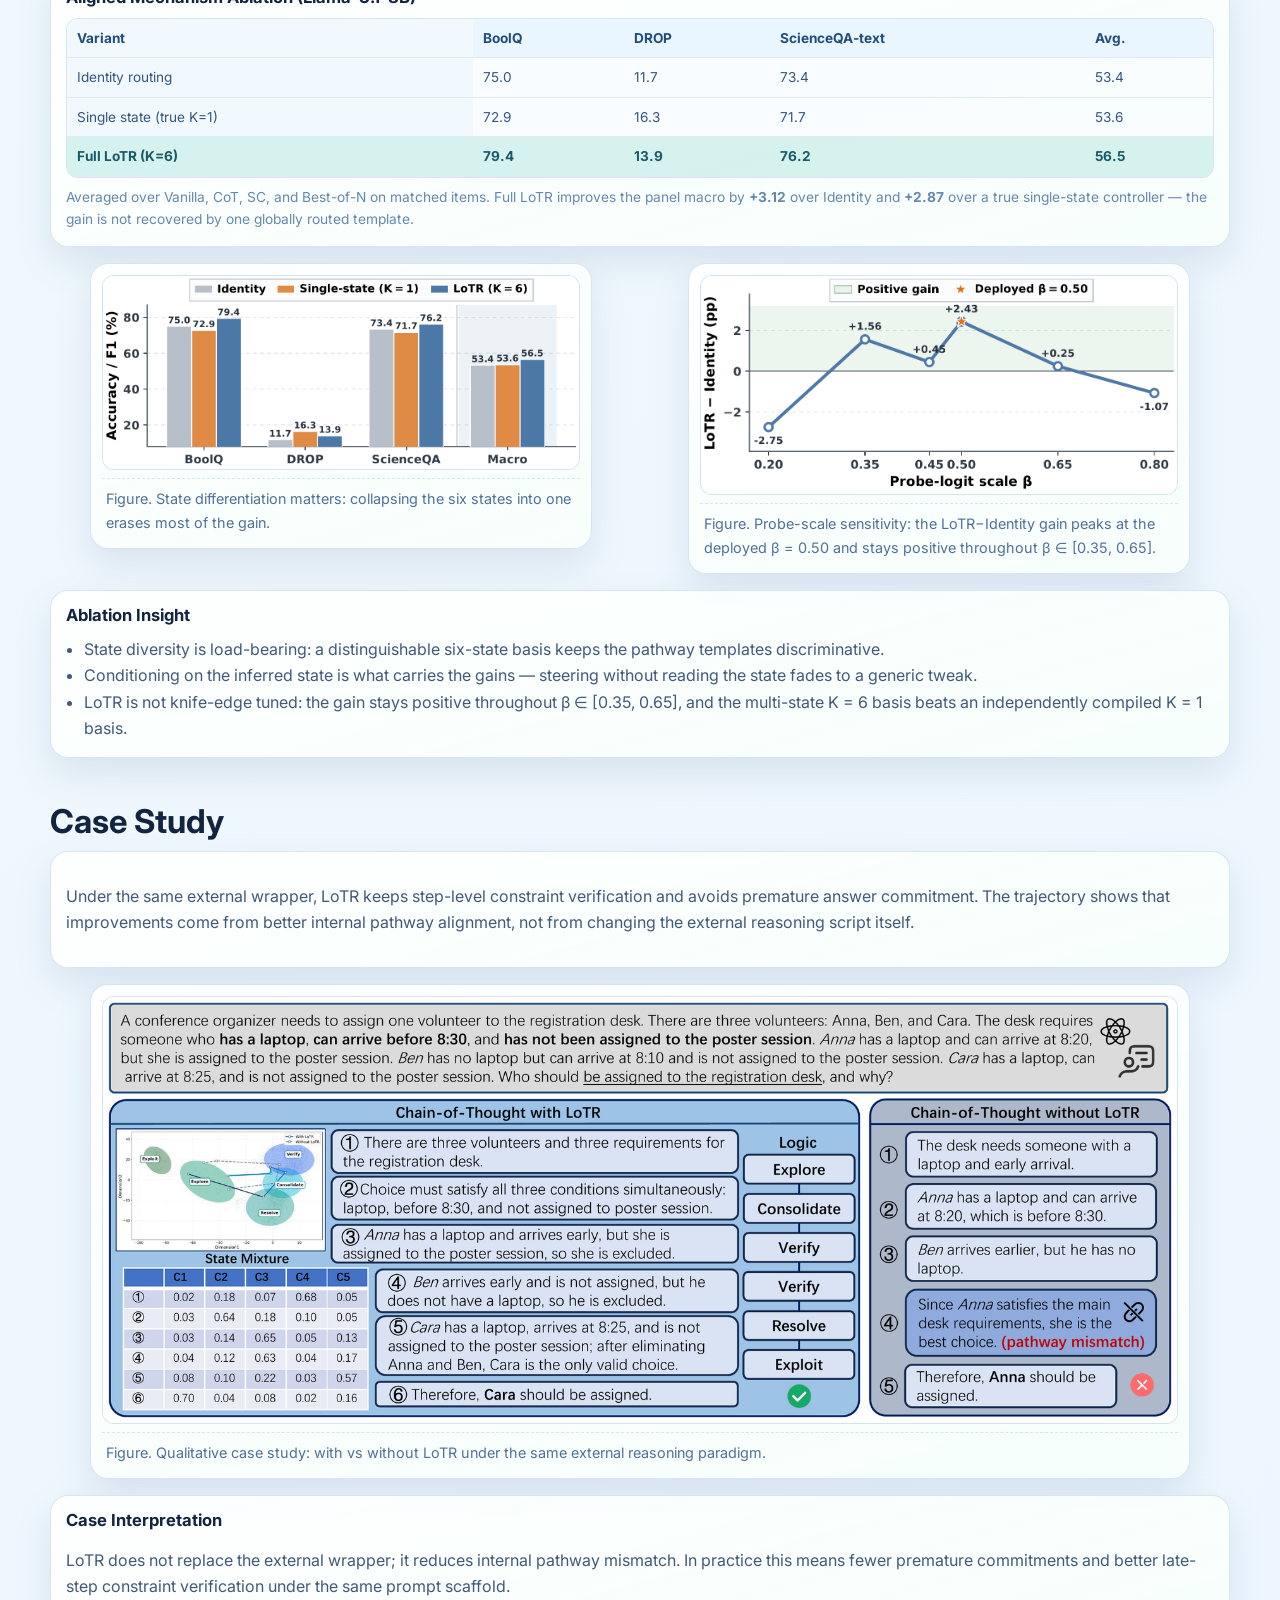
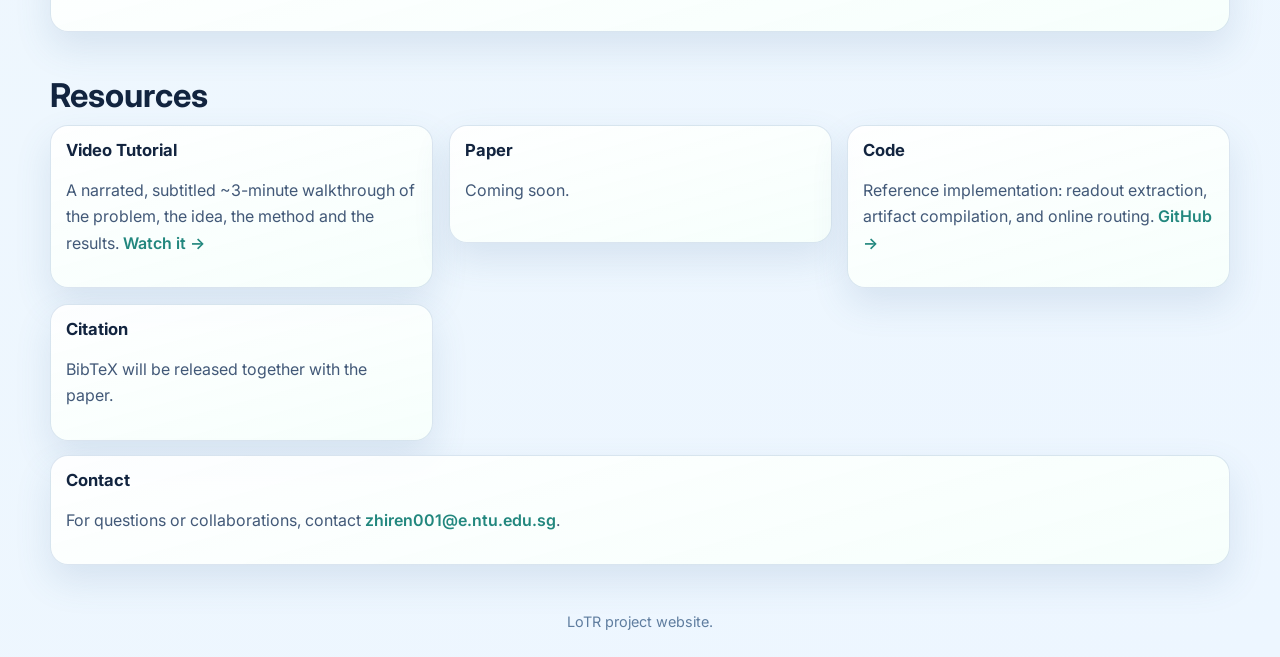
==== commit 748a9a0d: "Align site and tutorial with the final paper; link the public code release - Replace the hero effici" ====
--- a/index.html
+++ b/index.html
@@ -56,8 +56,7 @@
         <div class="cta">
           <a class="btn" href="./tutorial.html">▶&nbsp; Watch the tutorial</a>
           <a class="btn btn-soft" href="#resources">Paper (coming soon)</a>
-          <a class="btn btn-soft" href="#resources">Code (coming soon)</a>
-          <button class="btn btn-soft" type="button" disabled>Cite (coming soon)</button>
+          <a class="btn btn-soft" href="https://github.com/GongZhiren/LoTR" target="_blank" rel="noreferrer">Code</a>
         </div>
       </div>
       <figure class="card figure-card hero-figure">
@@ -71,8 +70,8 @@
           <figcaption>Figure. Llama-3.1-8B matched macro across the eight reasoning paradigms — LoTR (solid) vs Identity (dashed).</figcaption>
         </figure>
         <figure class="card figure-card hero-mini-right">
-          <img src="./assets/intro_efficiency_tokens_latency_bar_line.png" alt="Matched-panel comparison: Identity, plug-in mean, and LoTR across three backbones" data-full="./assets/intro_efficiency_tokens_latency_bar_line.png" loading="lazy">
-          <figcaption>Figure. Matched panels across three backbones — Identity, four-method plug-in mean, and LoTR; lines show LoTR's margins over each.</figcaption>
+          <img src="./assets/intro_efficiency_tokens_latency_bar_line.png" alt="Reasoning tokens (bars) and latency (lines) across three backbones" data-full="./assets/intro_efficiency_tokens_latency_bar_line.png" loading="lazy">
+          <figcaption>Figure. LoTR improves reasoning without expanding inference cost — reasoning tokens (bars) and latency (lines) across the three backbones.</figcaption>
         </figure>
       </div>
       <div class="hero-insight grid2">
@@ -89,8 +88,9 @@
           <h3>Almost-Free Efficiency</h3>
           <p>
             LoTR adds <strong>no extra samples and no extra search calls</strong>. On the exact 64-cell panel it changes
-            total completion tokens by only <strong>+0.15%</strong> (final-call length <strong>−0.43%</strong>). The accuracy
-            gain comes from <strong>logic-indexed routing</strong>, not from a larger decoding budget.
+            total completion tokens by only <strong>+0.15%</strong> (final-call length <strong>−0.43%</strong>), with a
+            favorable latency profile across backbones. The accuracy gain comes from <strong>logic-indexed routing</strong>,
+            not from a larger decoding budget.
           </p>
         </article>
       </div>
@@ -103,7 +103,7 @@
       <article><h3>K=6</h3><p>Logic states</p></article>
       <article><h3>+2.66</h3><p>Llama macro gain (pts)</p></article>
       <article><h3>+5.37%</h3><p>Relative gain</p></article>
-      <article><h3>+0.15%</h3><p>Token overhead (all calls)</p></article>
+      <article><h3>+0.15%</h3><p>Completion-token change</p></article>
       <article><h3>+2.12</h3><p>Qwen2.5-14B transfer (pts)</p></article>
       <article><h3>+0.93</h3><p>Mixtral-8x7B transfer (pts)</p></article>
       <article><h3>+2.86</h3><p>vs. plug-in mean (Llama)</p></article>
@@ -127,7 +127,7 @@
         <p>
           Across three backbones, ten benchmarks, and eight reasoning paradigms, LoTR improves model-level matched macros by
           <strong>3.60% relative</strong> on average. On the primary eight-benchmark, eight-paradigm Llama study it gains
-          <strong>5.37%</strong> with only <strong>+0.15%</strong> total completion tokens, and it outperforms the mean of four
+          <strong>5.37%</strong> with only <strong>+0.15%</strong> total completion tokens and a favorable latency profile across backbones, and it outperforms the mean of four
           plug-in intervention baselines on all three comparison panels — all with <strong>frozen backbone weights</strong>.
         </p>
       </article>
@@ -205,10 +205,10 @@
         </div>
         <div class="llv-stats">
           <div class="llv-stat"><div class="big"><span class="t">+2.66</span> pts</div><div class="lab">reasoning accuracy on an 8&times;8 Llama study</div></div>
-          <div class="llv-stat"><div class="big"><span class="p">+0.15%</span> tokens</div><div class="lab">routing overhead, essentially free at run time</div></div>
+          <div class="llv-stat"><div class="big"><span class="p">+0.15%</span> tokens</div><div class="lab">change in total completion tokens</div></div>
           <div class="llv-stat"><div class="big">plug<span style="color:#7f8ca6">·</span>and<span style="color:#7f8ca6">·</span>play</div><div class="lab">frozen weights, no fine-tuning or retraining</div></div>
         </div>
-        <p class="llv-cap">Each sentence boundary, a lightweight probe reads the current <b>logic-state mixture</b>; LoTR blends the cached per-state <b>head templates</b> into a soft gate over attention heads for the next step. Same prompt, same weights — only the <b>internal pathway</b> adapts.</p>
+        <p class="llv-cap">Each sentence boundary, a lightweight probe reads the current <b>logic-state mixture</b>; LoTR blends the cached per-state <b>head templates</b> into a soft gate over attention heads for the next step. Same prompt, same weights — only the <b>internal pathway</b> adapts. <i>(Illustrative animation; state activations are non-exclusive and indices are unsupervised.)</i></p>
       </figure>
 
       <div class="grid3 method-flow">
@@ -224,7 +224,7 @@
         </article>
         <article class="card">
           <h3>3) Logic–Pathway Templates</h3>
-          <p>Learn one head-gating template per state — preserving heads that help successful reasoning, damping those tied to failures, with an identity regularizer — while the LM stays frozen.</p>
+          <p>Gradient-optimize one head-gate template per state — raising the likelihood of correct state-assigned sentences and contrasting it against incorrect ones, with an identity regularizer — while the LM, state basis, and probes stay frozen.</p>
           <p class="note">Output: cached per-state templates over the layer×head grid.</p>
         </article>
       </div>
@@ -246,7 +246,7 @@
         </figure>
         <figure class="card figure-card">
           <img src="./assets/k6_state_by_paradigm.png" alt="Logic-state occupancy by paradigm (K=6)" data-full="./assets/k6_state_by_paradigm.png" loading="lazy">
-          <figcaption>Figure. Occupancy of the six logic states by paradigm — some paradigms concentrate on a few states, others spread across many.</figcaption>
+          <figcaption>Figure. Cross-paradigm recurrence of the six logic states — each row shows how one state's readouts split across the eight paradigms; every state recurs under at least four of them.</figcaption>
         </figure>
       </div>
 
@@ -339,7 +339,7 @@
             </tbody>
           </table>
         </div>
-        <p class="note">Metrics are each benchmark's native score: accuracy (BoolQ, QASC, ScienceQA-text, MMLU, FOLIO), token-level F1 (DROP, NarrativeQA), and Pass@1 (HumanEval).</p>
+        <p class="note">Metrics are each benchmark's native score: accuracy (BoolQ, QASC, ScienceQA-text, MMLU, FOLIO), normalized F1 (DROP, NarrativeQA), and Pass@1 (HumanEval).</p>
       </article>
 
       <article class="card">
@@ -406,14 +406,14 @@
               </thead>
               <tbody>
                 <tr><td>BoolQ</td><td>Boolean QA</td><td>Accuracy</td><td>Yes/no factual verification.</td></tr>
-                <tr><td>DROP</td><td>Discrete reasoning over text</td><td>Token-level F1</td><td>Numerical multi-span reading.</td></tr>
+                <tr><td>DROP</td><td>Discrete reasoning over text</td><td>Normalized F1</td><td>Numerical multi-span reading.</td></tr>
                 <tr><td>HumanEval</td><td>Code generation</td><td>Pass@1</td><td>Program correctness under wrappers.</td></tr>
                 <tr><td>QASC</td><td>Multi-hop science QA</td><td>Accuracy</td><td>Two-fact composition.</td></tr>
                 <tr><td>ScienceQA-text</td><td>Science QA</td><td>Accuracy</td><td>Grounded scientific reasoning.</td></tr>
                 <tr><td>MMLU</td><td>Broad-domain knowledge</td><td>Accuracy</td><td>Cross-domain academic reasoning.</td></tr>
-                <tr><td>NarrativeQA</td><td>Long-form QA</td><td>Token-level F1</td><td>Narrative-level reasoning fidelity.</td></tr>
+                <tr><td>NarrativeQA</td><td>Long-form QA</td><td>Normalized F1</td><td>Narrative-level reasoning fidelity.</td></tr>
                 <tr><td>FOLIO</td><td>Formal logic</td><td>Accuracy</td><td>Logical entailment consistency.</td></tr>
-                <tr><td>CODAH</td><td>Commonsense</td><td>Accuracy</td><td>Adversarial commonsense (Qwen panel).</td></tr>
+                <tr><td>CODAH</td><td>Commonsense</td><td>Accuracy</td><td>Adversarial commonsense (Qwen &amp; Mixtral panels).</td></tr>
                 <tr><td>HellaSwag</td><td>Commonsense completion</td><td>Accuracy</td><td>Sentence completion (Qwen panel).</td></tr>
               </tbody>
             </table>
@@ -449,7 +449,7 @@
         <ul>
           <li>LoTR changes internal routing without adding sampling or search calls: accuracy rises <strong>+2.66 points</strong> while total completion tokens move only <strong>+0.15%</strong>.</li>
           <li>The gain therefore comes from <strong>logic-indexed pathway reuse</strong>, not from a larger decoding budget or brute-force expansion.</li>
-          <li>Wall-clock timings are excluded because measurements come from heterogeneous shared experiment servers; tokens are the controlled decoding-work proxy.</li>
+          <li>Latency, measured in paired runs under the same backbone-specific hardware and software, stays favorable across backbones; on Llama CoT it is comparable to ITI, ActAdd, and STIR and below RISER.</li>
         </ul>
       </article>
     </section>
@@ -486,7 +486,7 @@
         </figure>
         <figure class="card figure-card">
           <img src="./assets/probe_scale_sensitivity.png" alt="Probe-logit scale sensitivity" data-full="./assets/probe_scale_sensitivity.png" loading="lazy">
-          <figcaption>Figure. Probe-scale sensitivity: the LoTR−Identity gain peaks at the deployed β = 0.50 and stays positive across a broad range.</figcaption>
+          <figcaption>Figure. Probe-scale sensitivity: the LoTR−Identity gain peaks at the deployed β = 0.50 and stays positive throughout β ∈ [0.35, 0.65].</figcaption>
         </figure>
       </div>
       <article class="card">
@@ -494,7 +494,7 @@
         <ul>
           <li>State diversity is load-bearing: a distinguishable six-state basis keeps the pathway templates discriminative.</li>
           <li>Conditioning on the inferred state is what carries the gains — steering without reading the state fades to a generic tweak.</li>
-          <li>LoTR is not knife-edge tuned: it stays positive across a broad probe-scale range and different state counts.</li>
+          <li>LoTR is not knife-edge tuned: the gain stays positive throughout β ∈ [0.35, 0.65], and the multi-state K = 6 basis beats an independently compiled K = 1 basis.</li>
         </ul>
       </article>
     </section>
@@ -535,11 +535,12 @@
         </article>
         <article class="card resource-card">
           <h3>Code</h3>
-          <p>Coming soon.</p>
+          <p>Reference implementation: readout extraction, artifact compilation, and online routing.
+            <a class="contact-link" href="https://github.com/GongZhiren/LoTR" target="_blank" rel="noreferrer">GitHub →</a></p>
         </article>
         <article class="card resource-card">
           <h3>Citation</h3>
-          <p>Formal BibTeX will be released soon.</p>
+          <p>BibTeX will be released together with the paper.</p>
         </article>
       </div>
       <article class="card contact-card">
@@ -569,12 +570,12 @@
         grid=document.getElementById('llvGrid'), stepEl=document.getElementById('llvStep');
     var ROWS=4, COLS=10, N=ROWS*COLS;
     var STATES=[
-      {n:'Explore',  c:[139,92,246]},
-      {n:'Recall',   c:[91,141,239]},
-      {n:'Verify',   c:[34,184,207]},
-      {n:'Compute',  c:[43,191,158]},
-      {n:'Compare',  c:[224,164,59]},
-      {n:'Resolve',  c:[229,115,155]}
+      {n:'State 1',  c:[139,92,246]},
+      {n:'State 2',  c:[91,141,239]},
+      {n:'State 3',  c:[34,184,207]},
+      {n:'State 4',  c:[43,191,158]},
+      {n:'State 5',  c:[224,164,59]},
+      {n:'State 6',  c:[229,115,155]}
     ];
     /* deterministic per-state templates: each state favours a distinct blob of heads */
     function mulberry(a){return function(){a|=0;a=a+0x6D2B79F5|0;var t=Math.imul(a^a>>>15,1|a);t=t+Math.imul(t^t>>>7,61|t)^t;return((t^t>>>14)>>>0)/4294967296;};}
--- a/styles.css
+++ b/styles.css
@@ -432,3 +432,4 @@
     scrollbar-width: thin;
   }
 }
+
